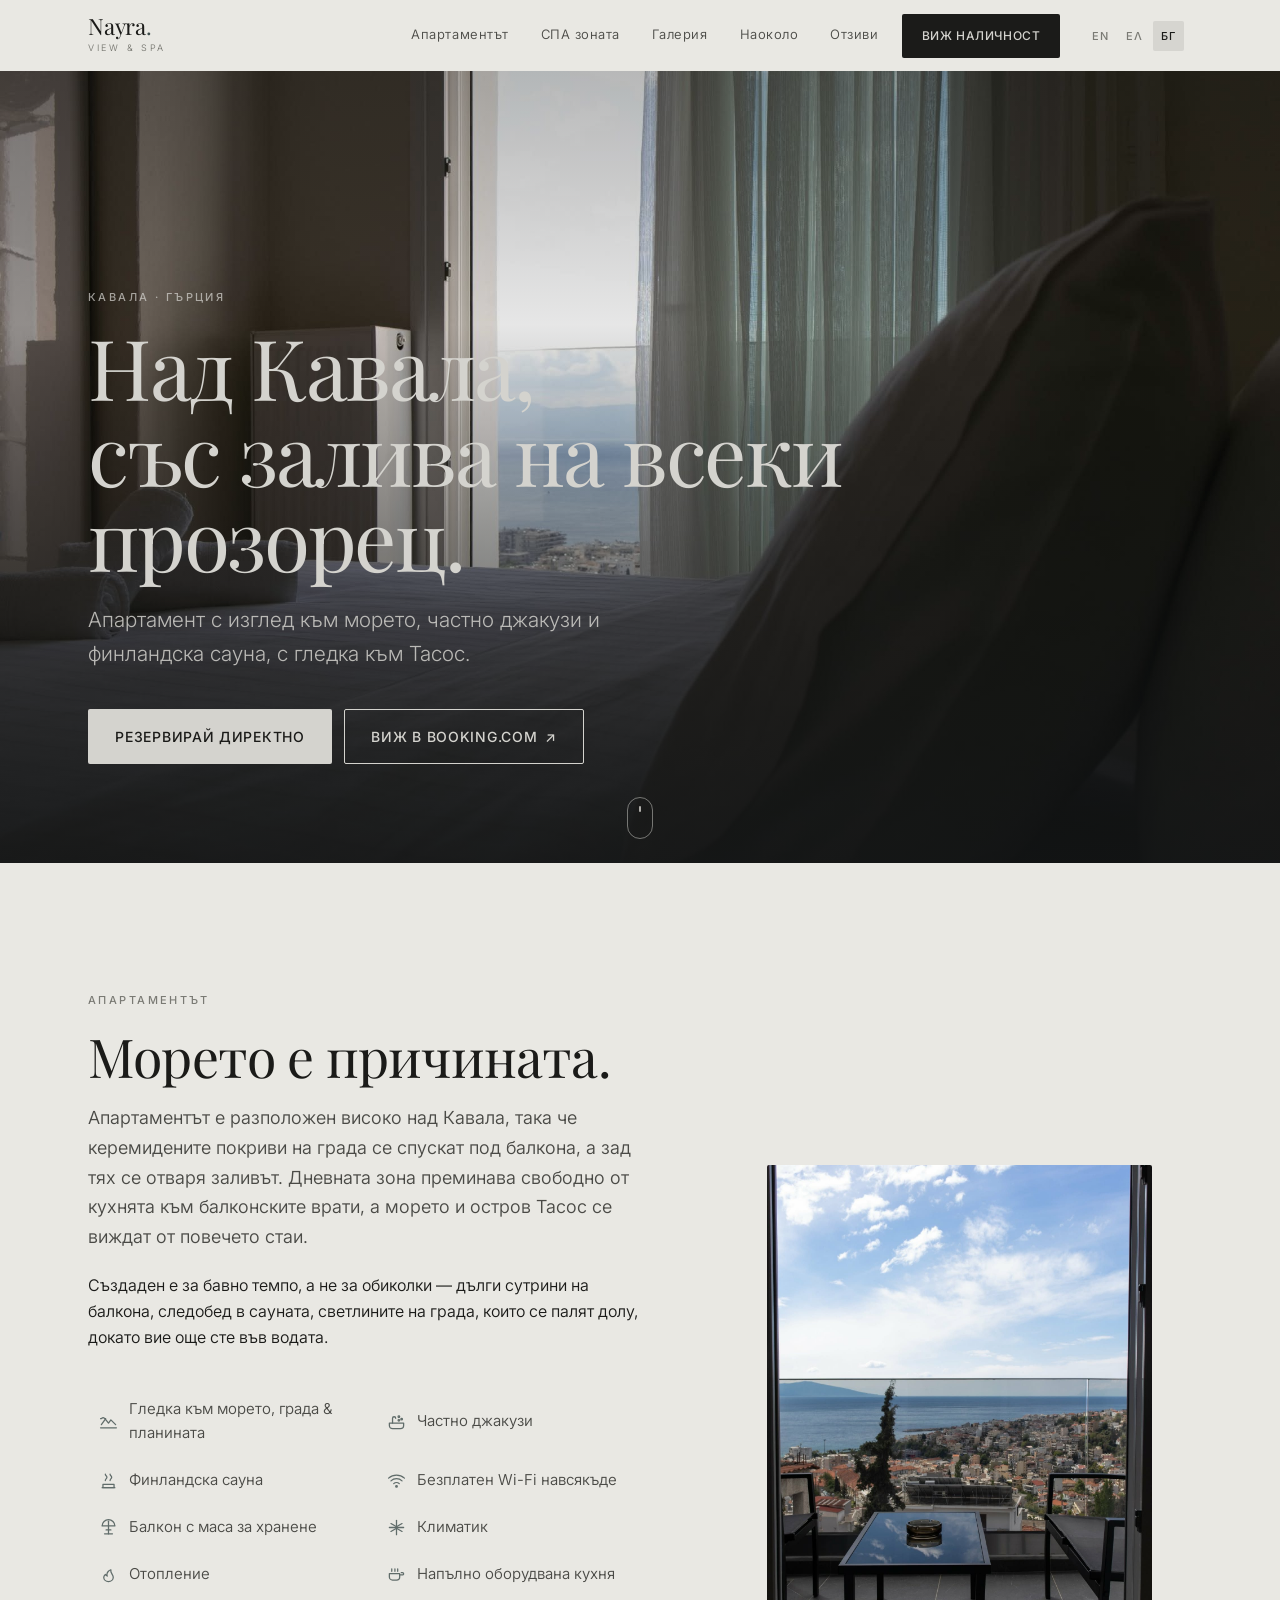
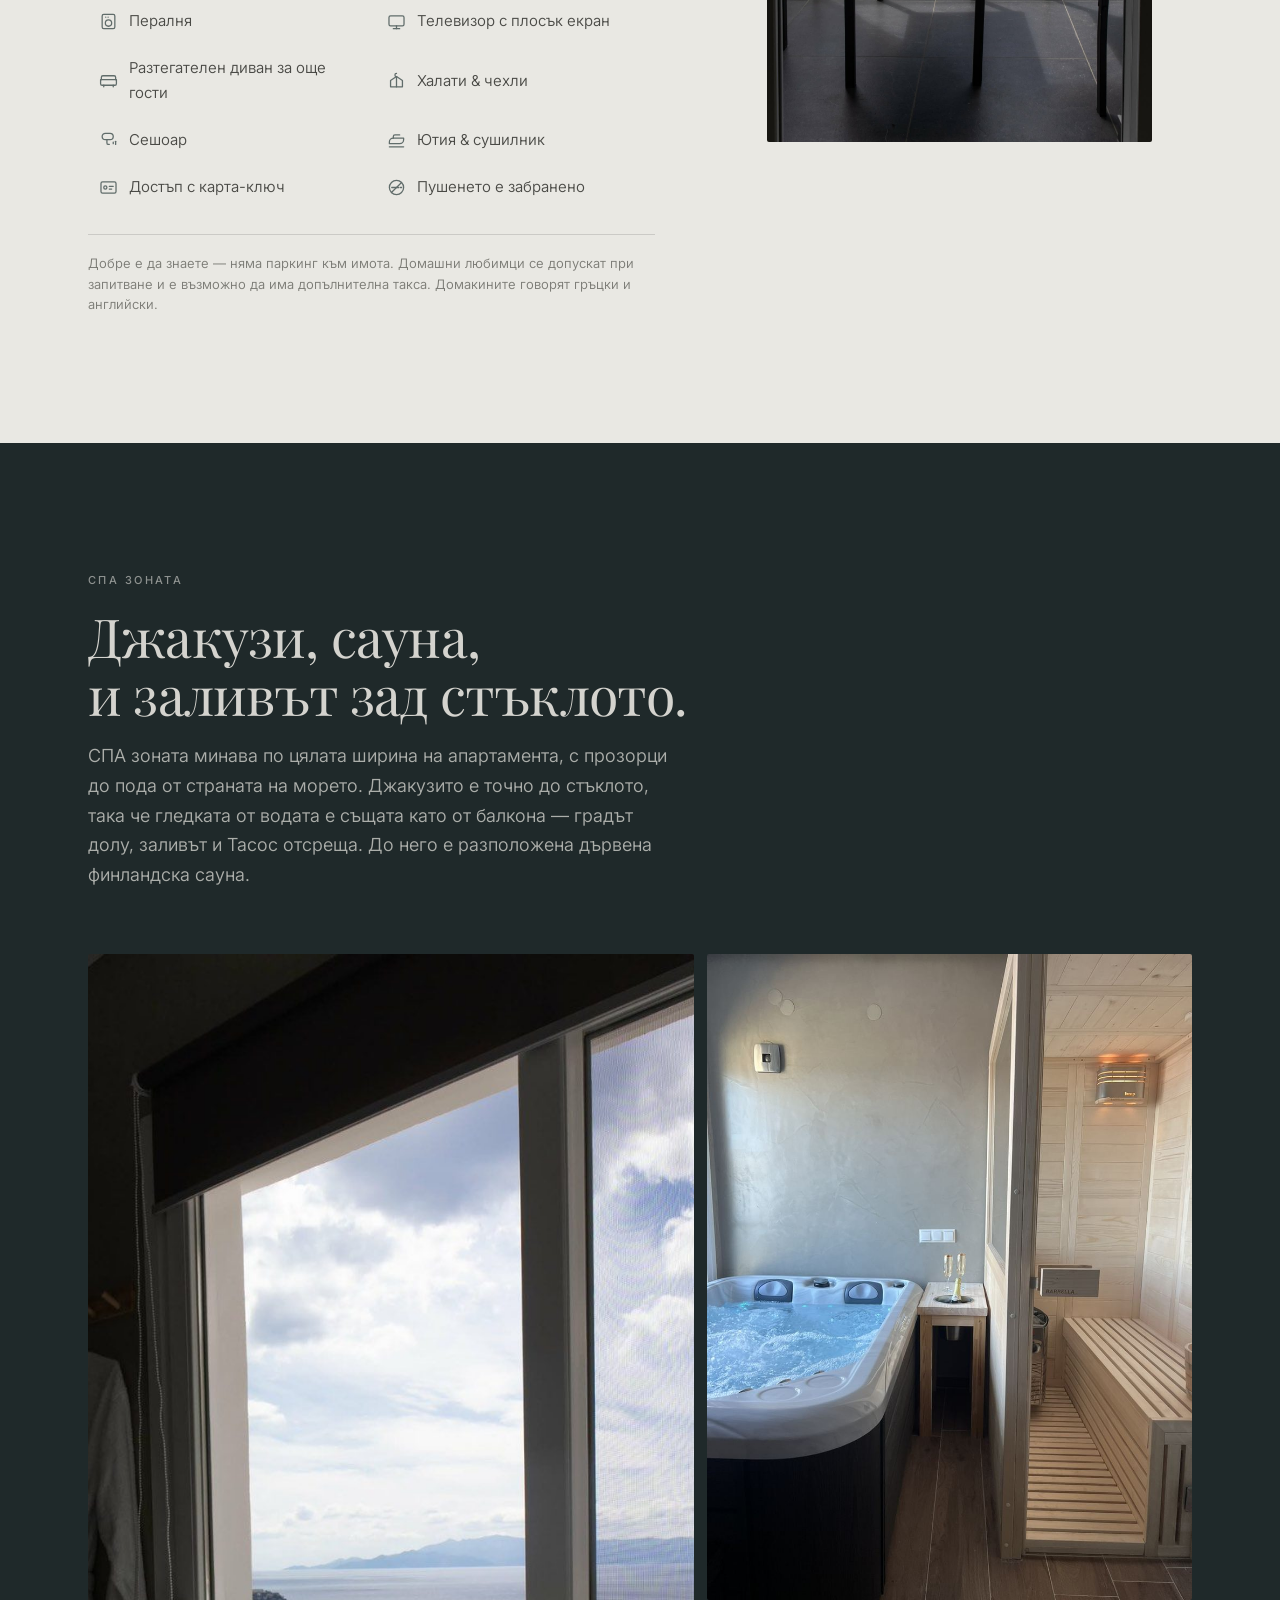
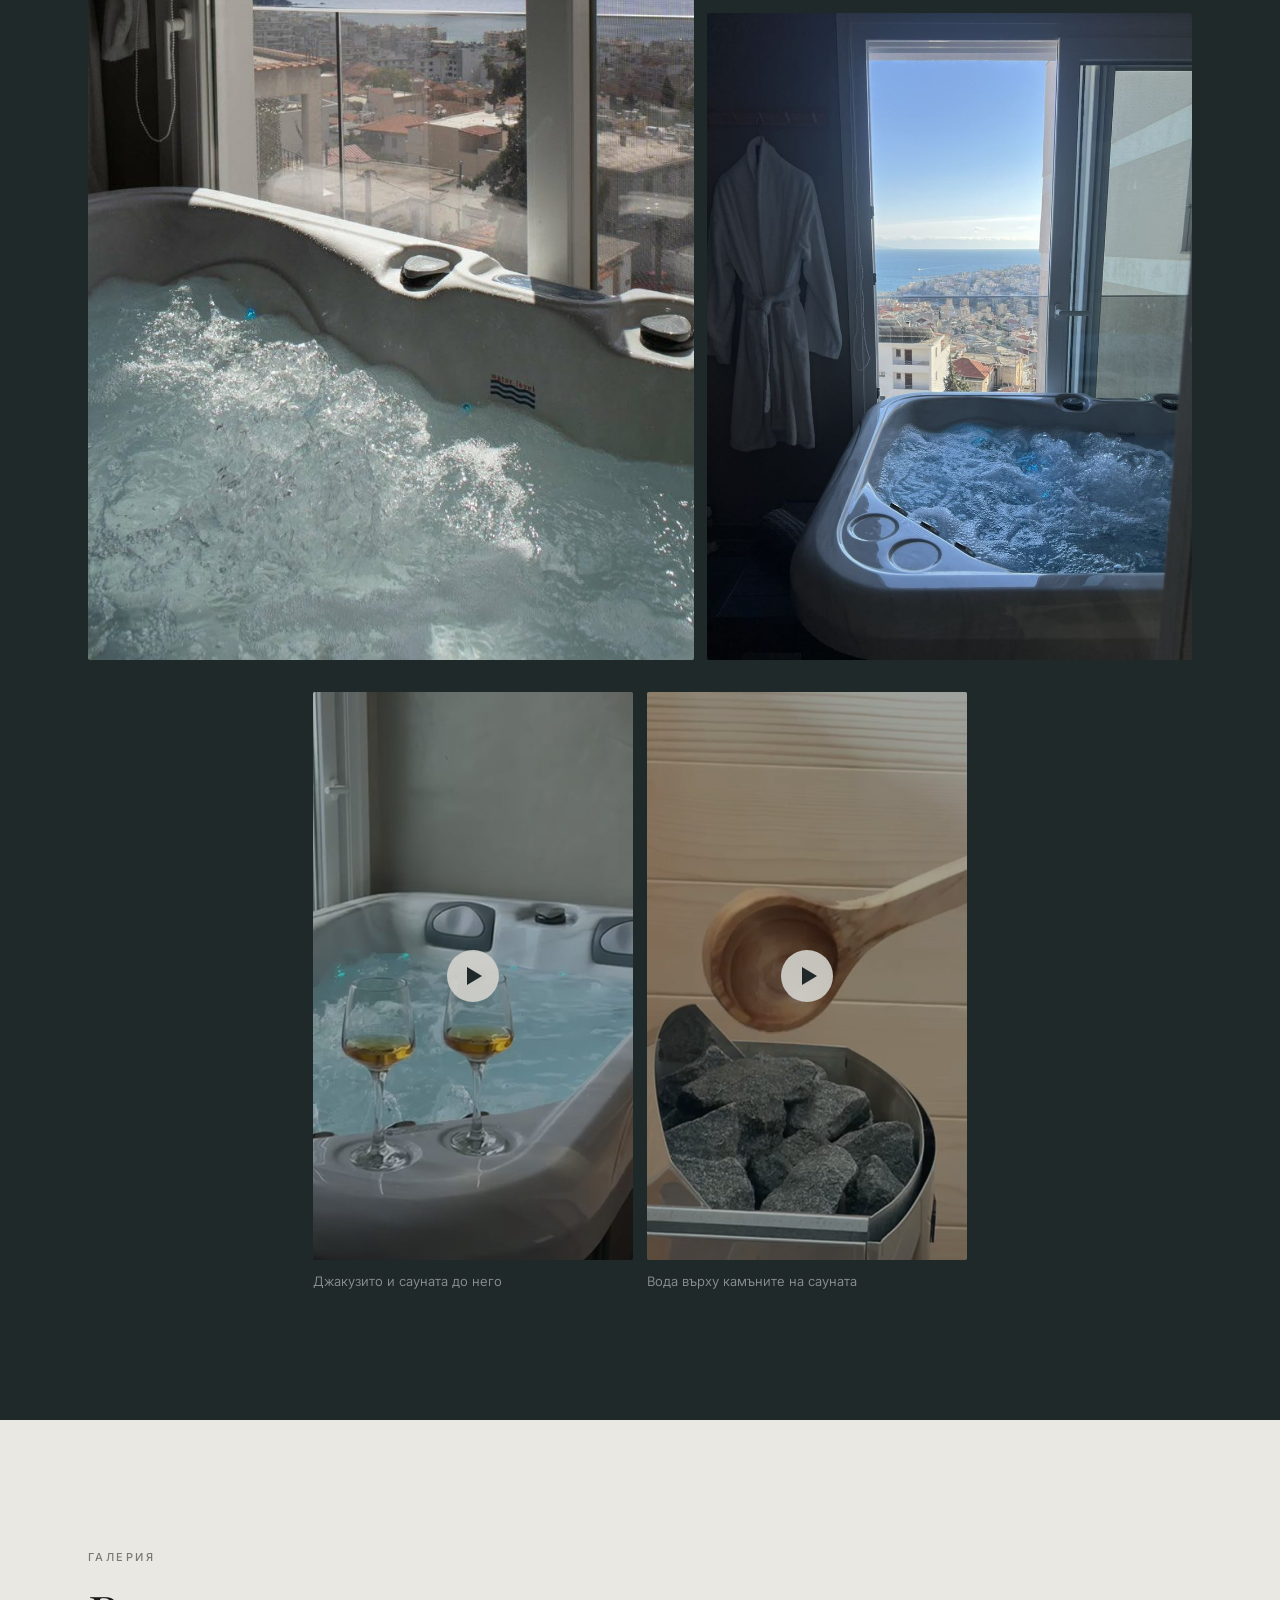
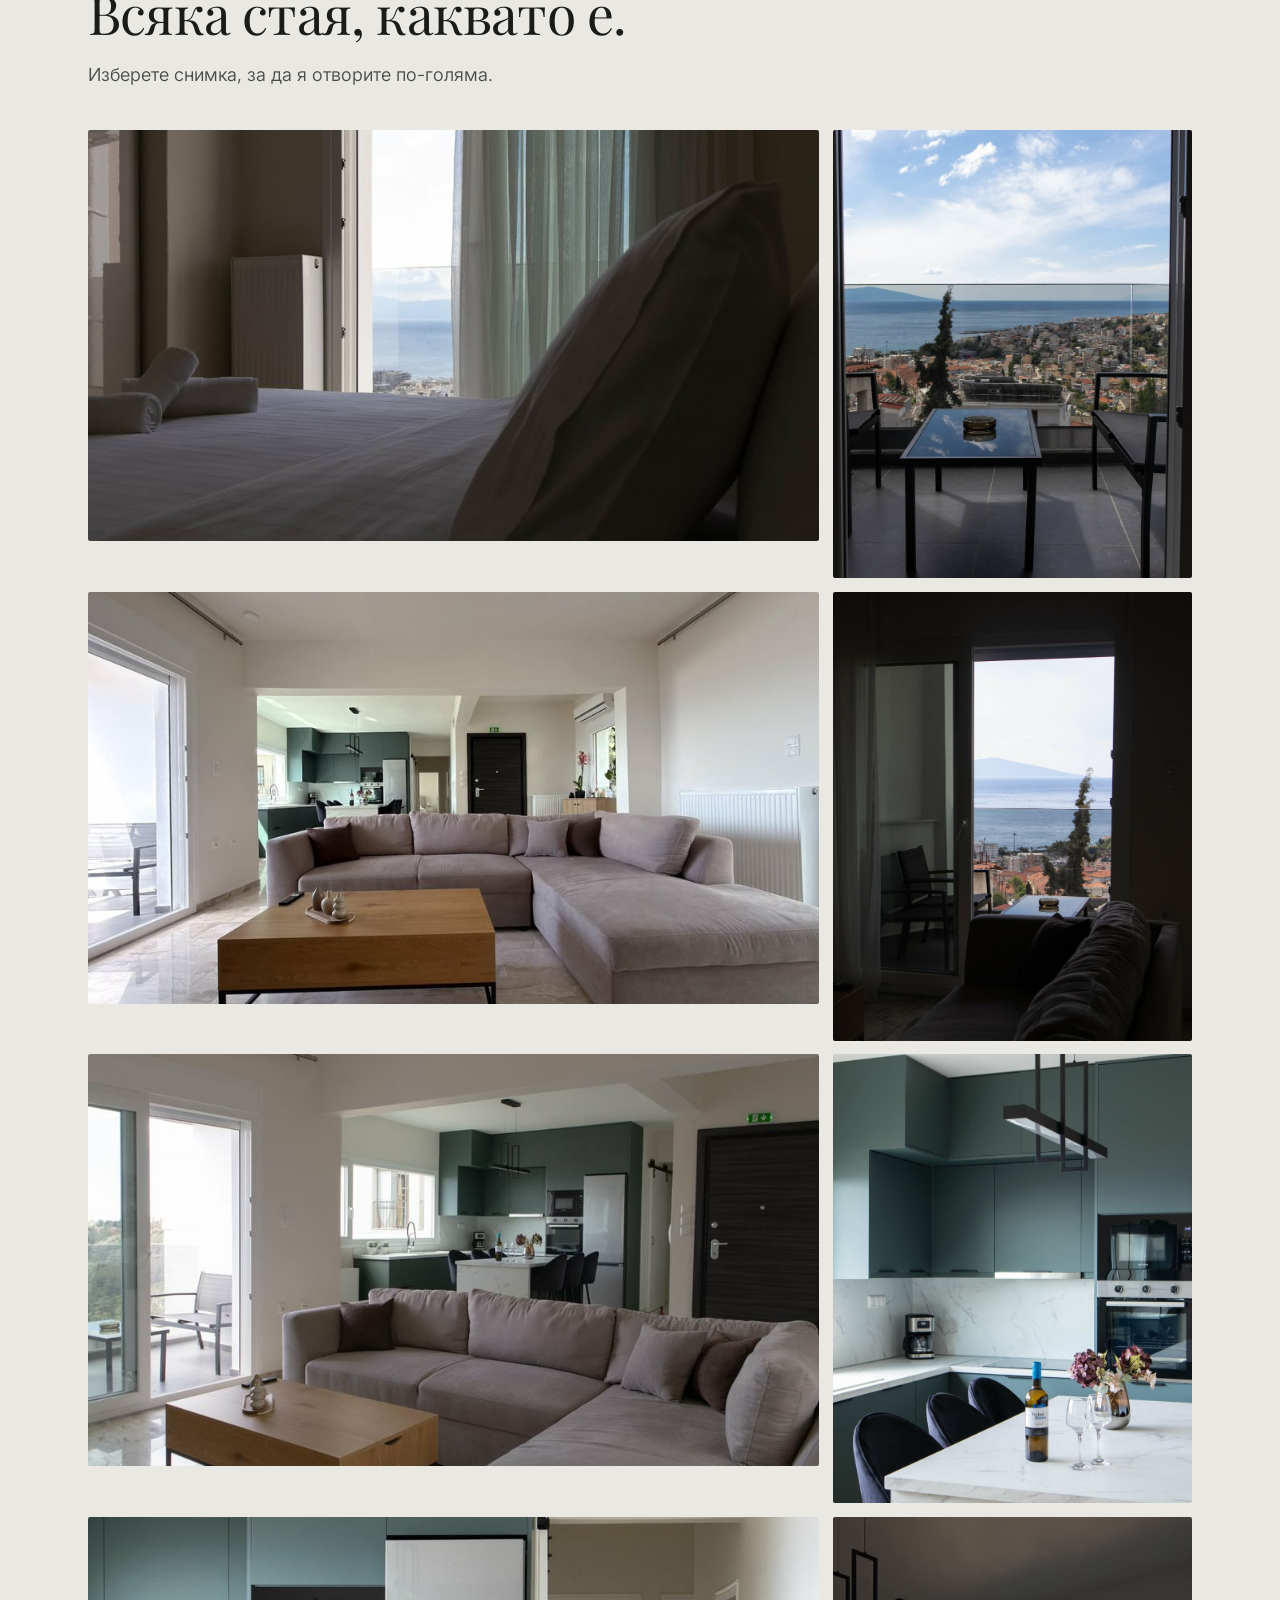
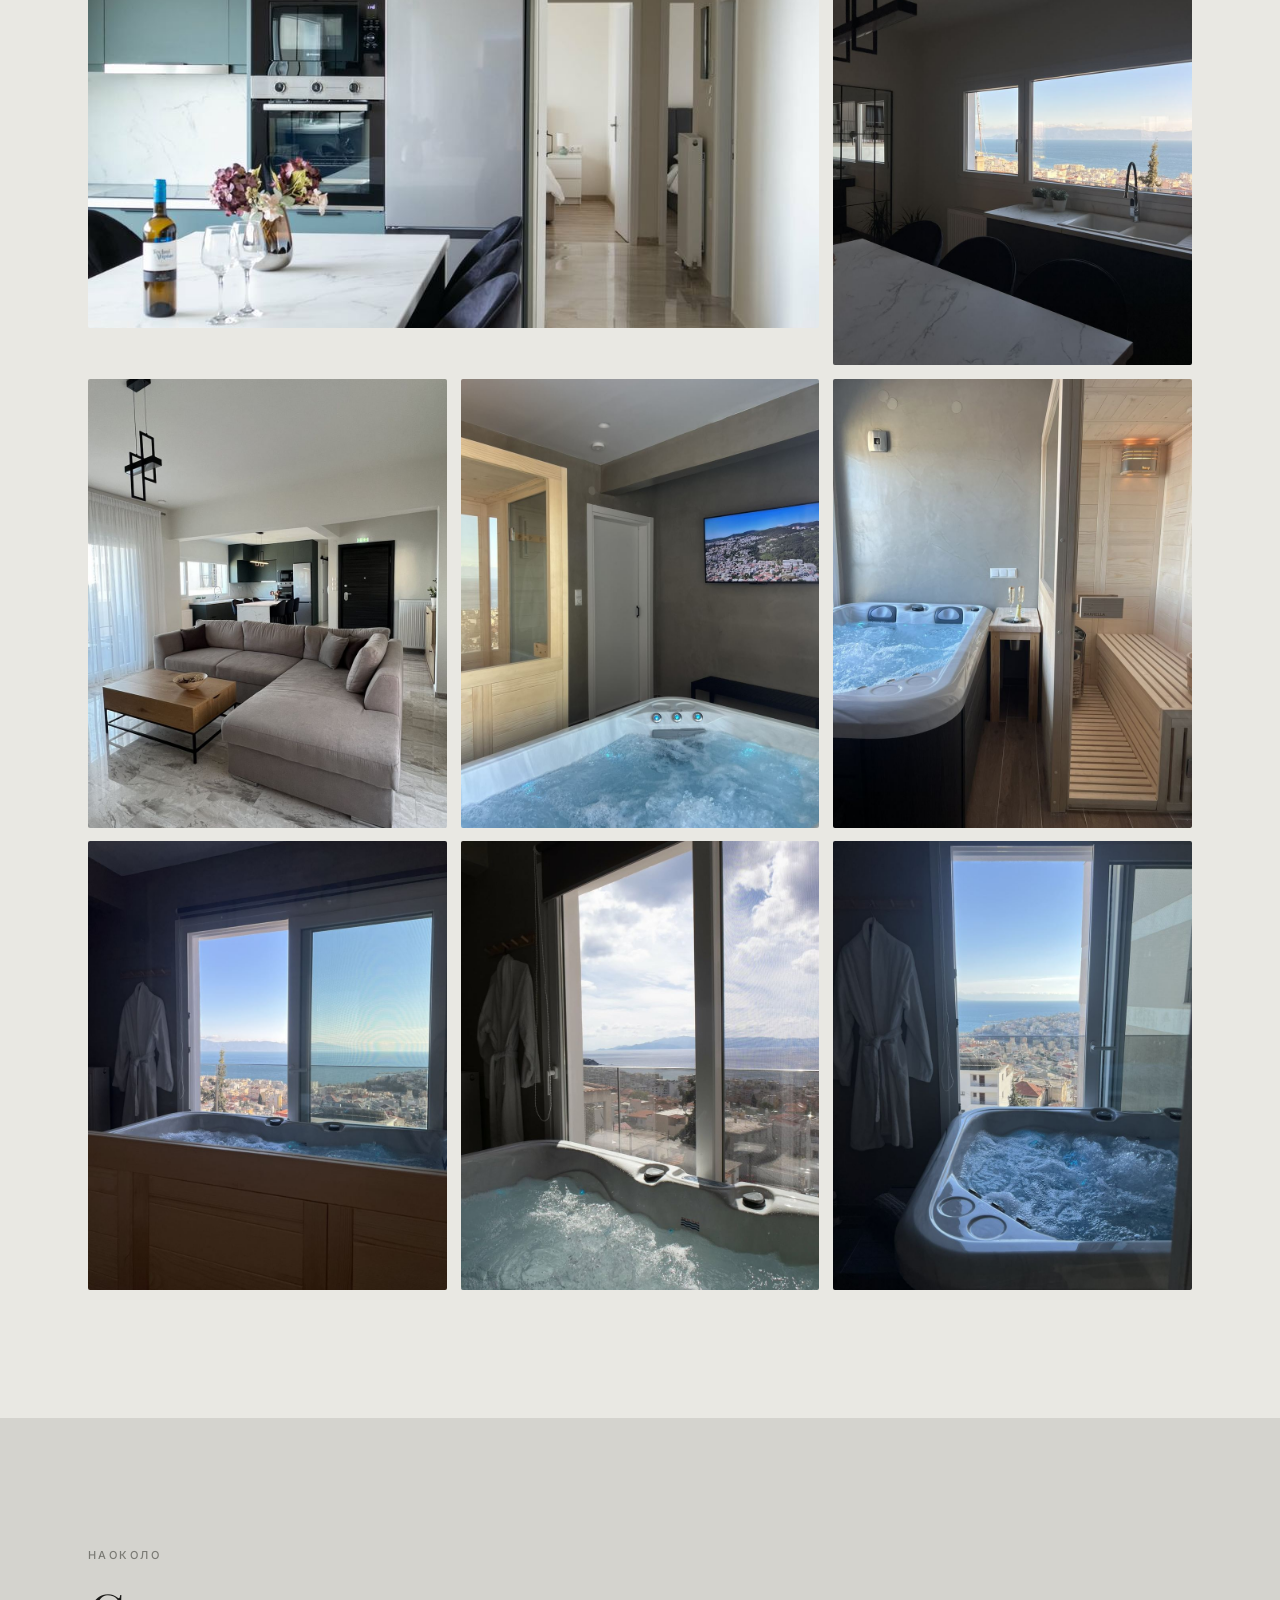
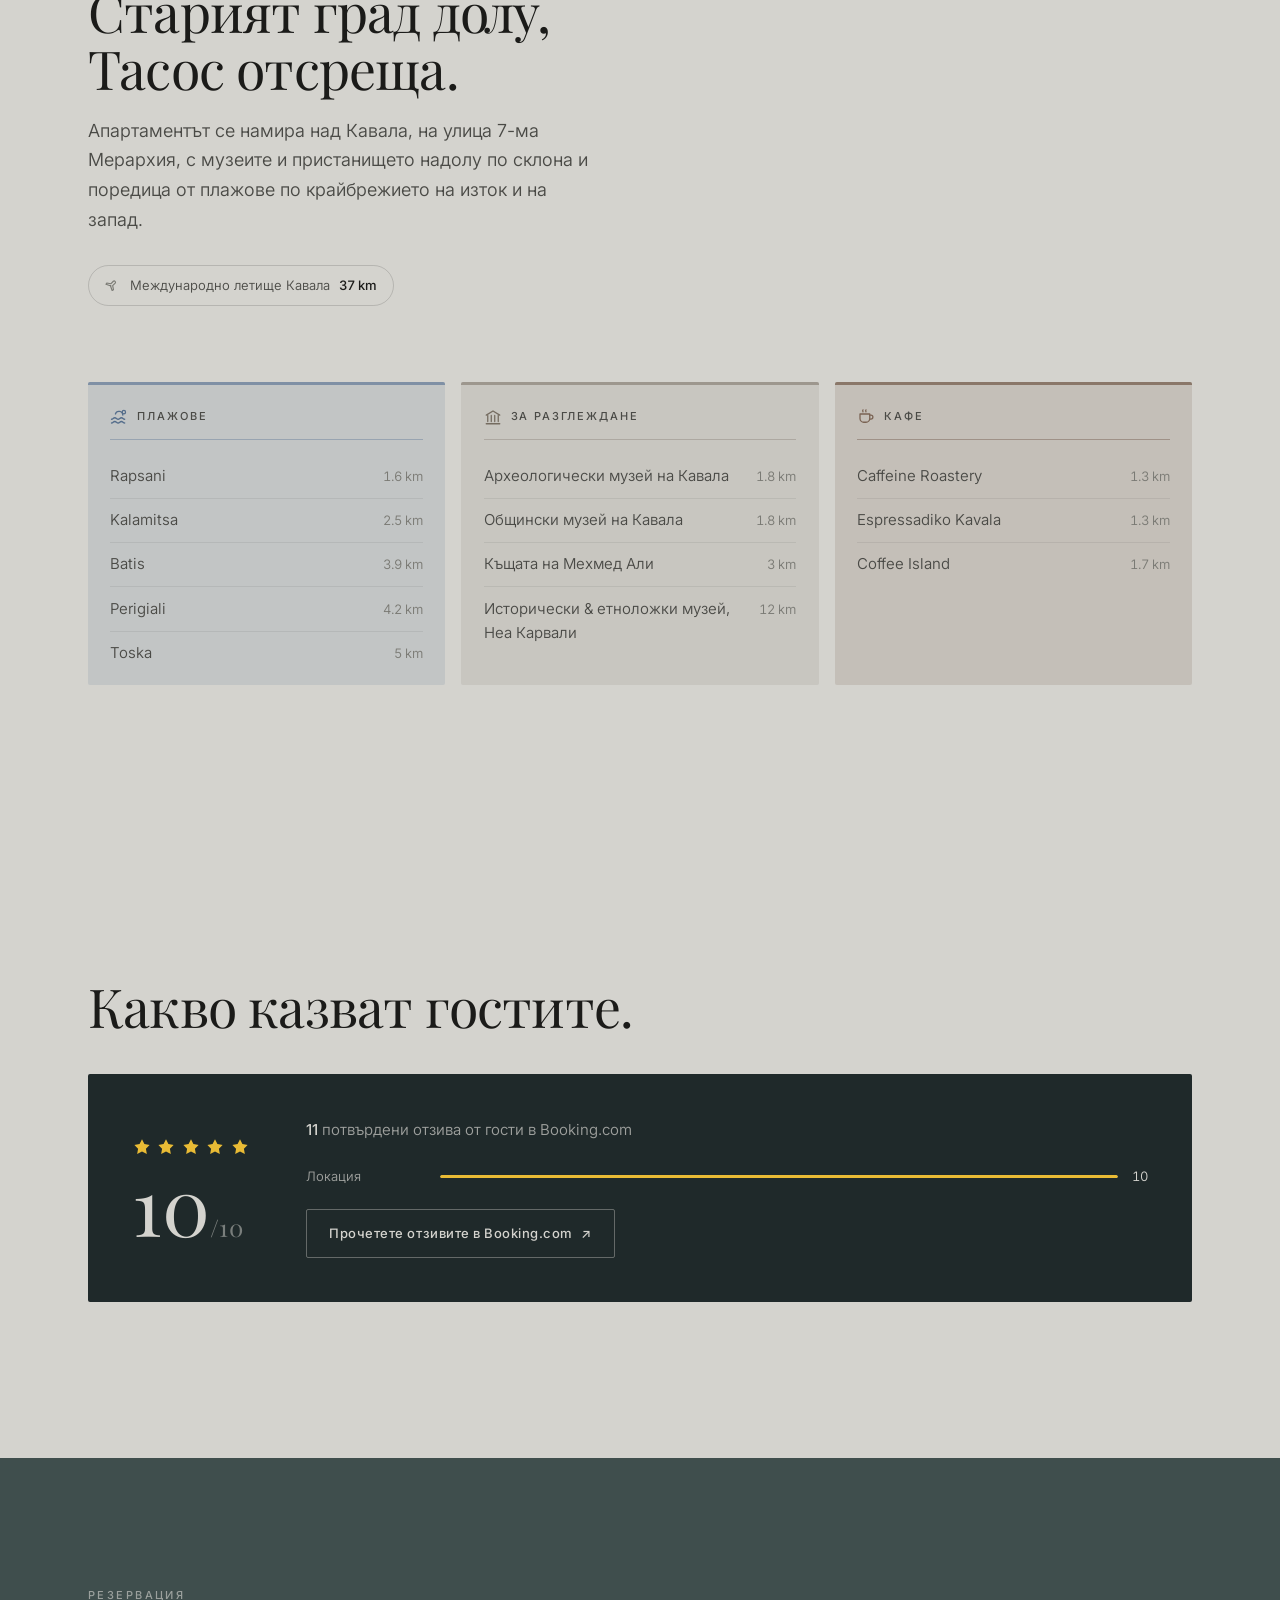
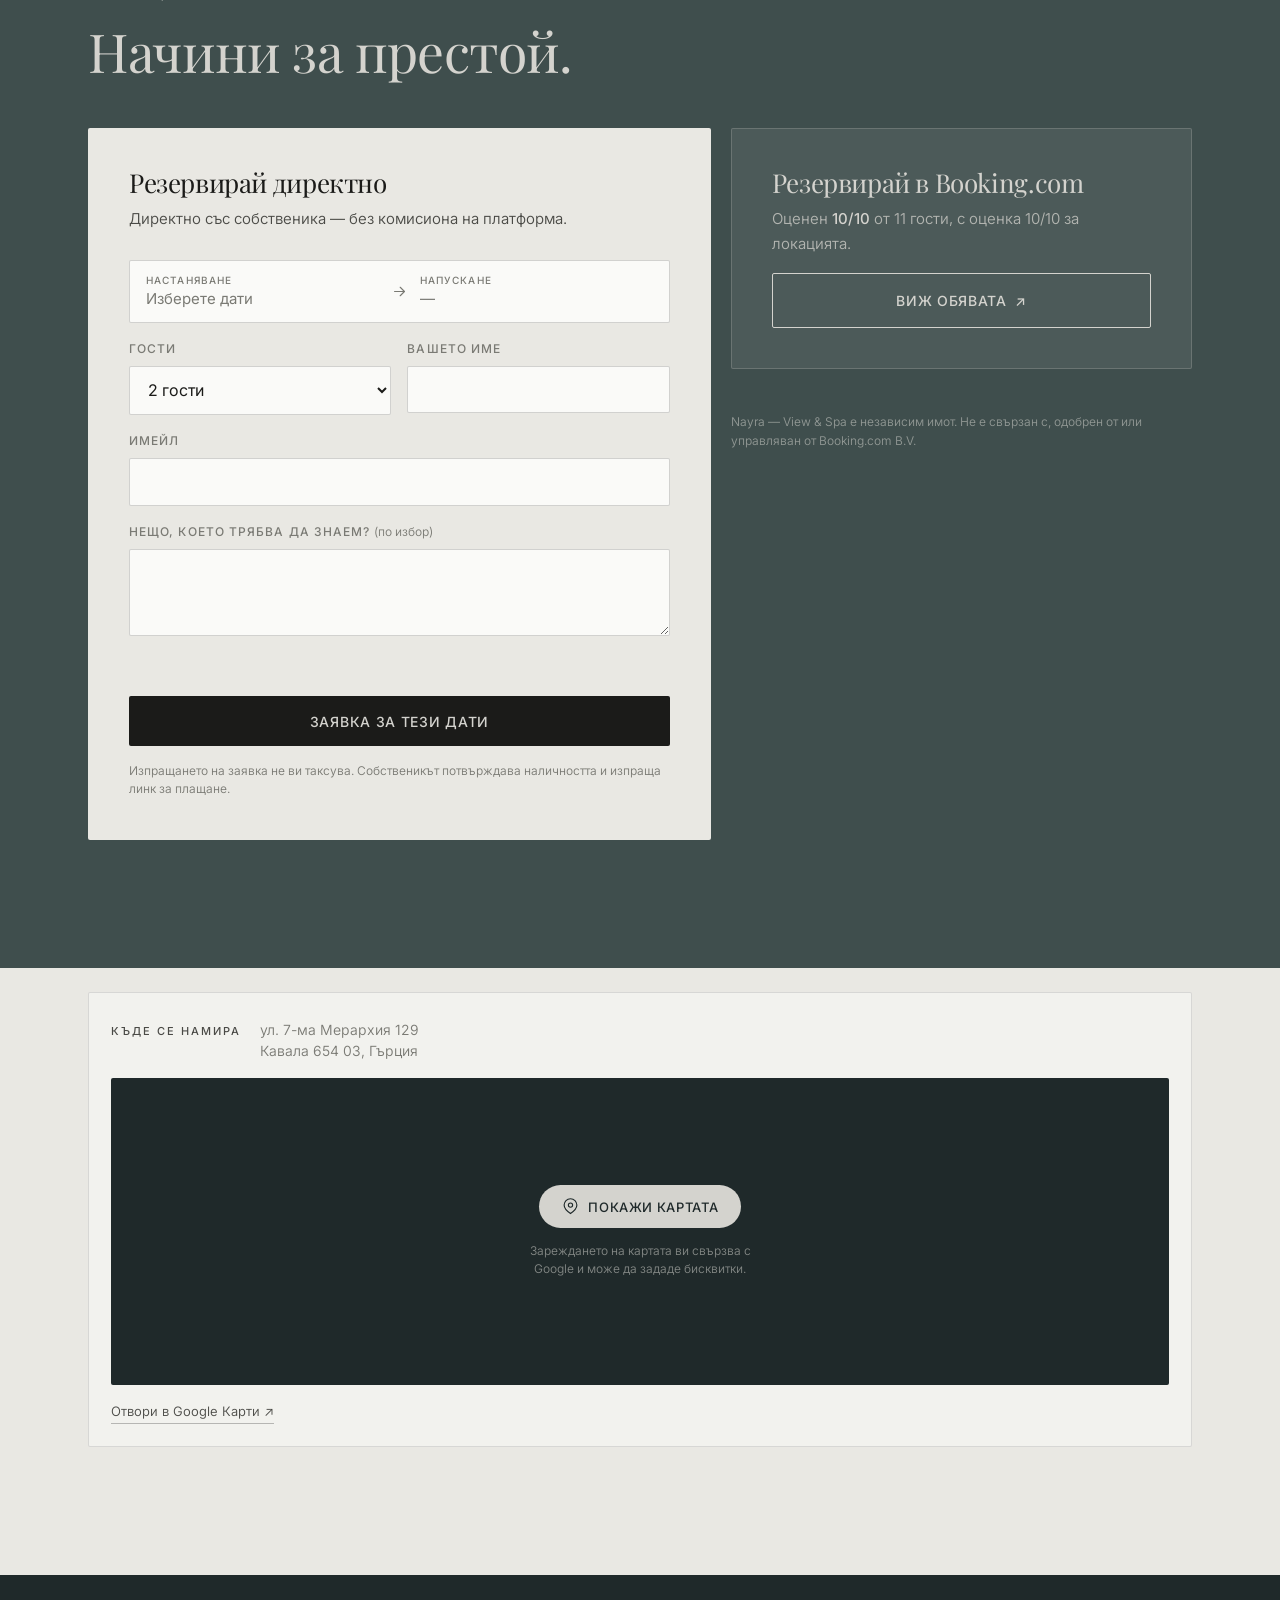
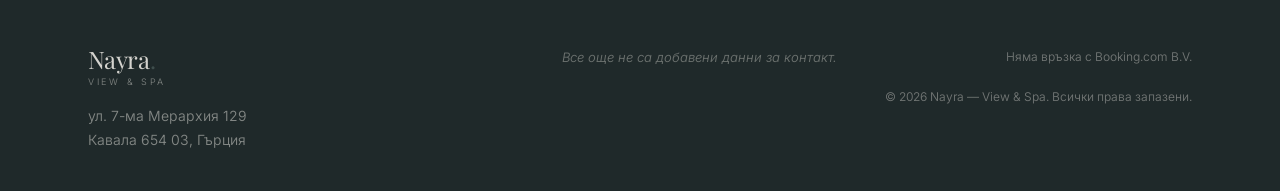
==== bg/index.html @ 0beb0fc3 "Reviews: link to the Booking.com reviews instead of empty quote cards Booking.com renders review tex" ====
<!doctype html>
<html lang="bg">
<head>
<meta charset="utf-8">
<meta name="viewport" content="width=device-width, initial-scale=1">

<title>Nayra — View &amp; Spa | Апартамент с изглед към морето, джакузи &amp; сауна, Кавала</title>
<meta name="description" content="Апартамент с изглед към морето над Кавала, Гърция, с частно джакузи и финландска сауна и гледка към залива и остров Тасос.">

<link rel="canonical" href="https://example.com/bg/">
<link rel="alternate" hreflang="en" href="https://example.com/">
<link rel="alternate" hreflang="el" href="https://example.com/el/">
<link rel="alternate" hreflang="bg" href="https://example.com/bg/">
<link rel="alternate" hreflang="x-default" href="https://example.com/">

<meta property="og:type" content="website">
<meta property="og:title" content="Nayra — View &amp; Spa, Кавала">
<meta property="og:description" content="Апартамент с изглед към морето над Кавала, Гърция, с частно джакузи и финландска сауна и гледка към залива и остров Тасос.">
<meta property="og:image" content="https://example.com/media/og-cover.jpg">
<meta property="og:image:width" content="1200">
<meta property="og:image:height" content="630">
<meta property="og:image:alt" content="Заливът на Кавала и остров Тасос, погледнати от балконската врата на спалнята.">
<meta property="og:locale" content="bg_BG">
<meta name="twitter:card" content="summary_large_image">
<meta name="twitter:title" content="Nayra — View &amp; Spa, Кавала">
<meta name="twitter:description" content="Апартамент с изглед към морето над Кавала, с частно джакузи, финландска сауна и гледка към Тасос.">
<meta name="twitter:image" content="https://example.com/media/og-cover.jpg">

<meta name="theme-color" content="#1F292A">
<link rel="icon" href="/favicon.svg" type="image/svg+xml">
<link rel="apple-touch-icon" href="/media/og-cover.jpg">

<link rel="preconnect" href="https://fonts.googleapis.com">
<link rel="preconnect" href="https://fonts.gstatic.com" crossorigin>
<link rel="preload" as="image" href="/media/hero.jpg" fetchpriority="high">
<link href="https://fonts.googleapis.com/css2?family=Playfair+Display:ital,wght@0,400..700;1,400&family=Inter:wght@300..600&display=swap" rel="stylesheet">
<link rel="stylesheet" href="/static/css/style.css">
</head>

<body>
<a class="skip" href="#main">Към съдържанието</a>

<header class="nav" id="nav">
  <div class="nav__in">
    <a class="nav__brand" href="#top" aria-label="Nayra — View and Spa, обратно най-горе">
      <span class="nav__name">Nayra<span class="nav__dot">.</span></span>
      <span class="nav__tag">View &amp; Spa</span>
    </a>

    <nav class="nav__links" aria-label="Раздели">
      <a href="#apartment">Апартаментът</a>
      <a href="#spa">СПА зоната</a>
      <a href="#gallery">Галерия</a>
      <a href="#around">Наоколо</a>
      <a href="#reviews">Отзиви</a>
    </nav>

    <div class="langs" role="group" aria-label="Language">
      <a href="/" hreflang="en" lang="en" title="English">EN</a>
      <a href="/el/" hreflang="el" lang="el" title="Ελληνικά">ΕΛ</a>
      <a href="/bg/" hreflang="bg" lang="bg" title="Български" aria-current="true">БГ</a>
    </div>

    <a class="btn btn--sm btn--solid" href="#book">Виж наличност</a>

    <button class="nav__burger" type="button" aria-expanded="false" aria-controls="mobilenav" aria-label="Отвори менюто">
      <span></span><span></span>
    </button>
  </div>

  <div class="nav__mobile" id="mobilenav" hidden>
    <a href="#apartment">Апартаментът</a>
    <a href="#spa">СПА зоната</a>
    <a href="#gallery">Галерия</a>
    <a href="#around">Наоколо</a>
    <a href="#reviews">Отзиви</a>
    <a href="#book">Виж наличност</a>
  </div>
</header>

<main id="main">
<span id="top"></span>

<!-- ============ HERO ============ -->
<section class="hero">
  <img class="hero__img" src="/media/hero.jpg" width="2048" height="1365"
       alt="Заливът на Кавала, погледнат от спалнята през отворена балконска врата, с остров Тасос отсреща."
       fetchpriority="high" decoding="async">
  <div class="hero__scrim"></div>

  <div class="hero__body">
    <p class="eyebrow">Кавала · Гърция</p>
    <h1 class="hero__h1">Над Кавала,<br>със залива на всеки прозорец.</h1>
    <p class="hero__sub">Апартамент с изглед към морето, частно джакузи и финландска сауна, с гледка към Тасос.</p>

    <div class="hero__cta">
      <a class="btn btn--solid" href="#book">Резервирай директно</a>
      <a class="btn btn--ghost" data-booking href="#book">
        Виж в Booking.com <span aria-hidden="true">↗</span>
      </a>
    </div>
  </div>

  <a class="hero__down" href="#apartment" aria-label="Към апартамента">
    <span aria-hidden="true"></span>
  </a>
</section>

<!-- ============ APARTMENT ============ -->
<section class="sect" id="apartment">
  <div class="wrap grid2">
    <div class="grid2__text">
      <p class="eyebrow">Апартаментът</p>
      <h2 class="h2">Морето е причината.</h2>
      <p class="lead">
        Апартаментът е разположен високо над Кавала, така че керемидените
        покриви на града се спускат под балкона, а зад тях се отваря заливът.
        Дневната зона преминава свободно от кухнята към балконските врати, а
        морето и остров Тасос се виждат от повечето стаи.
      </p>
      <p>
        Създаден е за бавно темпо, а не за обиколки — дълги сутрини на балкона,
        следобед в сауната, светлините на града, които се палят долу, докато
        вие още сте във водата.
      </p>

      <!--
        AMENITIES — taken from the property's own Booking.com listing, not
        guessed. The "good to know" line below carries the honest negatives
        (no parking, pets on request); leave them in — guests find out anyway,
        and finding out at check-in is what produces bad reviews.
      -->
      <ul class="amen">
        <li><svg viewBox="0 0 24 24" fill="none" stroke="currentColor" stroke-width="1.6" stroke-linecap="round" stroke-linejoin="round" aria-hidden="true"><path d="M2 20h20"/><path d="m3 16 5-7 4 5 3-4 6 6"/><path d="M2 8.5c1.6 0 1.6-1.4 3.2-1.4S6.8 8.5 8.4 8.5"/></svg><span>Гледка към морето, града &amp; планината</span></li>
        <li><svg viewBox="0 0 24 24" fill="none" stroke="currentColor" stroke-width="1.6" stroke-linecap="round" stroke-linejoin="round" aria-hidden="true"><path d="M3 14h18v3a4 4 0 0 1-4 4H7a4 4 0 0 1-4-4v-3Z"/><path d="M7 14V8a2 2 0 1 1 4 0"/><circle cx="15" cy="6" r="1"/><circle cx="18.5" cy="9" r="1"/><circle cx="15" cy="10.5" r="1"/></svg><span>Частно джакузи</span></li>
        <li><svg viewBox="0 0 24 24" fill="none" stroke="currentColor" stroke-width="1.6" stroke-linecap="round" stroke-linejoin="round" aria-hidden="true"><path d="M4 21h16"/><path d="M5 17h14v4H5z"/><path d="M8 12c0-2 2-2 2-4s-2-2-2-4"/><path d="M14 12c0-2 2-2 2-4s-2-2-2-4"/></svg><span>Финландска сауна</span></li>
        <li><svg viewBox="0 0 24 24" fill="none" stroke="currentColor" stroke-width="1.6" stroke-linecap="round" stroke-linejoin="round" aria-hidden="true"><path d="M5 12.5a10 10 0 0 1 14 0"/><path d="M8.5 16a5 5 0 0 1 7 0"/><path d="M2 9a15 15 0 0 1 20 0"/><circle cx="12" cy="19.5" r="1"/></svg><span>Безплатен Wi-Fi навсякъде</span></li>
        <li><svg viewBox="0 0 24 24" fill="none" stroke="currentColor" stroke-width="1.6" stroke-linecap="round" stroke-linejoin="round" aria-hidden="true"><path d="M12 4v16"/><path d="M4 10a8 8 0 0 1 16 0Z"/><path d="M7 20h10"/><path d="M9 15h6"/></svg><span>Балкон с маса за хранене</span></li>
        <li><svg viewBox="0 0 24 24" fill="none" stroke="currentColor" stroke-width="1.6" stroke-linecap="round" stroke-linejoin="round" aria-hidden="true"><path d="M12 3v18"/><path d="m5 7 7 4 7-4"/><path d="m5 17 7-4 7 4"/><path d="M3 12h18"/></svg><span>Климатик</span></li>
        <li><svg viewBox="0 0 24 24" fill="none" stroke="currentColor" stroke-width="1.6" stroke-linecap="round" stroke-linejoin="round" aria-hidden="true"><path d="M12 21c3.3 0 6-2.4 6-5.5 0-3.6-4-5.2-3-9.5-2.5.6-5 3.4-5 6 0 1.2.4 2 .4 2S9 13 8 12c-1 1-2 2.4-2 3.5C6 18.6 8.7 21 12 21Z"/></svg><span>Отопление</span></li>
        <li><svg viewBox="0 0 24 24" fill="none" stroke="currentColor" stroke-width="1.6" stroke-linecap="round" stroke-linejoin="round" aria-hidden="true"><path d="M3 11h13v4a4 4 0 0 1-4 4H7a4 4 0 0 1-4-4v-4Z"/><path d="M16 12.5h3.5a1.5 1.5 0 0 0 0-3H18"/><path d="M6 8V5"/><path d="M10 8V5"/><path d="M13.5 8V5"/></svg><span>Напълно оборудвана кухня</span></li>
        <li><svg viewBox="0 0 24 24" fill="none" stroke="currentColor" stroke-width="1.6" stroke-linecap="round" stroke-linejoin="round" aria-hidden="true"><rect x="4" y="3" width="16" height="18" rx="2"/><circle cx="12" cy="14" r="4"/><path d="M8.5 6.5h.01"/><path d="M11.5 6.5h.01"/></svg><span>Пералня</span></li>
        <li><svg viewBox="0 0 24 24" fill="none" stroke="currentColor" stroke-width="1.6" stroke-linecap="round" stroke-linejoin="round" aria-hidden="true"><rect x="2.5" y="5" width="19" height="12.5" rx="2"/><path d="M8 21h8"/><path d="M12 17.5V21"/></svg><span>Телевизор с плосък екран</span></li>
        <li><svg viewBox="0 0 24 24" fill="none" stroke="currentColor" stroke-width="1.6" stroke-linecap="round" stroke-linejoin="round" aria-hidden="true"><path d="M3 11V8a2 2 0 0 1 2-2h14a2 2 0 0 1 2 2v3"/><path d="M2 11h20v5a2 2 0 0 1-2 2H4a2 2 0 0 1-2-2v-5Z"/><path d="M6 18v2"/><path d="M18 18v2"/></svg><span>Разтегателен диван за още гости</span></li>
        <li><svg viewBox="0 0 24 24" fill="none" stroke="currentColor" stroke-width="1.6" stroke-linecap="round" stroke-linejoin="round" aria-hidden="true"><path d="M12 3a2 2 0 0 0 0 4"/><path d="M12 7 4.5 12v8h15v-8L12 7Z"/><path d="M12 7v13"/></svg><span>Халати &amp; чехли</span></li>
        <li><svg viewBox="0 0 24 24" fill="none" stroke="currentColor" stroke-width="1.6" stroke-linecap="round" stroke-linejoin="round" aria-hidden="true"><path d="M4 7a4 4 0 0 1 4-4h6a4 4 0 0 1 0 8H8a4 4 0 0 1-4-4Z"/><path d="M10 11v4a2 2 0 0 0 2 2h1"/><path d="M18 14v2"/><path d="M21 13v4"/></svg><span>Сешоар</span></li>
        <li><svg viewBox="0 0 24 24" fill="none" stroke="currentColor" stroke-width="1.6" stroke-linecap="round" stroke-linejoin="round" aria-hidden="true"><path d="M3 16h13a5 5 0 0 0 5-5V9H8a5 5 0 0 0-5 5v2Z"/><path d="M8 9V7a2 2 0 0 1 2-2h6"/><path d="M3 20h18"/></svg><span>Ютия &amp; сушилник</span></li>
        <li><svg viewBox="0 0 24 24" fill="none" stroke="currentColor" stroke-width="1.6" stroke-linecap="round" stroke-linejoin="round" aria-hidden="true"><rect x="2.5" y="5" width="19" height="14" rx="2"/><circle cx="8" cy="12" r="2"/><path d="M13 10.5h5"/><path d="M13 14h3"/></svg><span>Достъп с карта-ключ</span></li>
        <li><svg viewBox="0 0 24 24" fill="none" stroke="currentColor" stroke-width="1.6" stroke-linecap="round" stroke-linejoin="round" aria-hidden="true"><circle cx="12" cy="12" r="9"/><path d="M5.6 18.4 18.4 5.6"/><path d="M6 12h9"/><path d="M17 12h1.5"/></svg><span>Пушенето е забранено</span></li>
      </ul>

      <p class="note">
        Добре е да знаете — няма паркинг към имота. Домашни любимци се допускат
        при запитване и е възможно да има допълнителна такса. Домакините
        говорят гръцки и английски.
      </p>
    </div>

    <figure class="grid2__fig">
      <img src="/media/balcony-panorama.jpg" width="1366" height="2048" loading="lazy" decoding="async"
           alt="Маса и два стола на балкона зад стъклен парапет, с гледка над покривите на Кавала към залива и Тасос.">
    </figure>
  </div>
</section>

<!-- ============ SPA ============ -->
<section class="spa" id="spa">
  <div class="wrap">
    <div class="spa__head">
      <p class="eyebrow eyebrow--light">СПА зоната</p>
      <h2 class="h2 h2--light">Джакузи, сауна,<br>и заливът зад стъклото.</h2>
      <p class="lead lead--light">
        СПА зоната минава по цялата ширина на апартамента, с прозорци до пода
        от страната на морето. Джакузито е точно до стъклото, така че гледката
        от водата е същата като от балкона — градът долу, заливът и Тасос
        отсреща. До него е разположена дървена финландска сауна.
      </p>
    </div>

    <div class="spa__grid">
      <figure class="spa__fig spa__fig--tall">
        <img src="/media/spa-jacuzzi-open-door.jpg" width="1066" height="1600" loading="lazy" decoding="async"
             alt="Работещото джакузи до отворена балконска врата, с града и залива, изпълващи отвора.">
      </figure>
      <figure class="spa__fig">
        <img src="/media/spa-sauna-thumb.jpg" width="900" height="1200" loading="lazy" decoding="async"
             alt="Джакузито до дървената кабина на сауната, с две чаши шампанско на малка дървена масичка между тях.">
      </figure>
      <figure class="spa__fig">
        <img src="/media/spa-jacuzzi-bay-thumb.jpg" width="900" height="1200" loading="lazy" decoding="async"
             alt="Близък кадър над джакузито към прозорец до пода, с гледка над покривите и морето.">
      </figure>
    </div>

    <!--
      These clips are PORTRAIT, 320x568. The source files store them as 568x320
      with a 90° rotation flag, so ffprobe reports them as landscape — they are
      not. Encoded at 2x (640x1136, lanczos + mild sharpen) and displayed at 320 CSS px,
      so a 2x/retina screen gets a true 1:1 pixel match instead of upscaling.
      preload="none" means the 644 KB never downloads unless a visitor plays one
      (or, on a wide screen, scrolls them into view). Audio is stripped.
    -->
    <div class="films" id="films">
      <figure class="film">
        <div class="film__box">
          <video class="film__v" width="640" height="1136" preload="none" muted loop playsinline
                 poster="/media/spa-jacuzzi-to-sauna-poster.jpg">
            <source src="/media/spa-jacuzzi-to-sauna.mp4" type="video/mp4">
          </video>
          <button class="film__btn" type="button" aria-label="Пусни клип: джакузито и сауната до него">
            <span class="film__tri" aria-hidden="true"></span>
          </button>
        </div>
        <figcaption>Джакузито и сауната до него</figcaption>
      </figure>

      <figure class="film">
        <div class="film__box">
          <video class="film__v" width="640" height="1136" preload="none" muted loop playsinline
                 poster="/media/spa-sauna-ladle-poster.jpg">
            <source src="/media/spa-sauna-ladle.mp4" type="video/mp4">
          </video>
          <button class="film__btn" type="button" aria-label="Пусни клип: вода върху камъните на сауната">
            <span class="film__tri" aria-hidden="true"></span>
          </button>
        </div>
        <figcaption>Вода върху камъните на сауната</figcaption>
      </figure>

    </div>
  </div>
</section>

<!-- ============ GALLERY ============ -->
<section class="sect" id="gallery">
  <div class="wrap">
    <p class="eyebrow">Галерия</p>
    <h2 class="h2">Всяка стая, каквато е.</h2>
    <p class="lead lead--narrow">Изберете снимка, за да я отворите по-голяма.</p>

    <div class="gal" id="gal">
      <!-- data-full = large version loaded by the lightbox -->
      <button class="gal__i gal__i--wide" type="button" data-full="/media/bedroom-sea-view.jpg">
        <img src="/media/bedroom-sea-view-thumb.jpg" width="900" height="600" loading="lazy" decoding="async"
             alt="Оправено легло с навити кърпи, до отворена балконска врата с гледка към морето и далечните хълмове.">
      </button>
      <button class="gal__i" type="button" data-full="/media/balcony-panorama.jpg">
        <img src="/media/balcony-panorama-thumb.jpg" width="900" height="1349" loading="lazy" decoding="async"
             alt="Масата и столовете на балкона зад стъклен парапет, над покривите на Кавала и залива.">
      </button>
      <button class="gal__i gal__i--wide" type="button" data-full="/media/living-room-wide.jpg">
        <img src="/media/living-room-wide-thumb.jpg" width="900" height="506" loading="lazy" decoding="async"
             alt="Дневната с голям ъглов диван и дъбова масичка, с изглед към зелената кухня.">
      </button>
      <button class="gal__i" type="button" data-full="/media/living-room-balcony-door.jpg">
        <img src="/media/living-room-balcony-door-thumb.jpg" width="900" height="1349" loading="lazy" decoding="async"
             alt="Диванът в дневната до отворена балконска врата, с морето и града навън.">
      </button>
      <button class="gal__i gal__i--wide" type="button" data-full="/media/living-room-kitchen.jpg">
        <img src="/media/living-room-kitchen-thumb.jpg" width="900" height="600" loading="lazy" decoding="async"
             alt="Дневната зона, погледната от балконските врати, с тъмнозелената кухня и мраморния остров зад нея.">
      </button>
      <button class="gal__i" type="button" data-full="/media/kitchen-island.jpg">
        <img src="/media/kitchen-island-thumb.jpg" width="900" height="1350" loading="lazy" decoding="async"
             alt="Тъмнозелената кухня с бял мраморен остров, подреден с бутилка вино, две чаши и цветя.">
      </button>
      <button class="gal__i gal__i--wide" type="button" data-full="/media/kitchen-detail.jpg">
        <img src="/media/kitchen-detail-thumb.jpg" width="900" height="600" loading="lazy" decoding="async"
             alt="Вградената фурна и хладилникът в кухнята, с коридор към спалните.">
      </button>
      <button class="gal__i" type="button" data-full="/media/kitchen-sea-window.jpg">
        <img src="/media/kitchen-sea-window-thumb.jpg" width="900" height="1200" loading="lazy" decoding="async"
             alt="Широк кухненски прозорец над мивката, който рамкира залива и планините отсреща.">
      </button>
      <button class="gal__i" type="button" data-full="/media/living-room-sofa.jpg">
        <img src="/media/living-room-sofa-thumb.jpg" width="900" height="1200" loading="lazy" decoding="async"
             alt="Ъгловият диван и дъбовата масичка върху полиран мраморен под, с тънки завеси пред балконските врати.">
      </button>
      <button class="gal__i" type="button" data-full="/media/spa-room.jpg">
        <img src="/media/spa-room-thumb.jpg" width="900" height="1200" loading="lazy" decoding="async"
             alt="СПА зоната с джакузито отпред, дървената сауна отстрани и телевизор на стената.">
      </button>
      <button class="gal__i" type="button" data-full="/media/spa-sauna.jpg">
        <img src="/media/spa-sauna-thumb.jpg" width="900" height="1200" loading="lazy" decoding="async"
             alt="Джакузито до дървената кабина на сауната, с шампанско на малка дървена масичка.">
      </button>
      <button class="gal__i" type="button" data-full="/media/spa-jacuzzi-window.jpg">
        <img src="/media/spa-jacuzzi-window-thumb.jpg" width="900" height="1200" loading="lazy" decoding="async"
             alt="Джакузито пред прозорец до пода, с бял халат, окачен до него, и залива навън.">
      </button>
      <button class="gal__i" type="button" data-full="/media/spa-jacuzzi-open-door.jpg">
        <img src="/media/spa-jacuzzi-open-door-thumb.jpg" width="900" height="1351" loading="lazy" decoding="async"
             alt="Работещото джакузи до отворена балконска врата, с града и залива, изпълващи отвора.">
      </button>
      <button class="gal__i" type="button" data-full="/media/spa-jacuzzi-bay.jpg">
        <img src="/media/spa-jacuzzi-bay-thumb.jpg" width="900" height="1200" loading="lazy" decoding="async"
             alt="Близък кадър над джакузито към прозорец до пода, с гледка над покривите и морето.">
      </button>
    </div>
  </div>
</section>

<!-- ============ AROUND ============
  Every distance here comes from the property's Booking.com listing. They are
  DISTANCES, not walking times — don't convert them. Kavala is steep and the
  apartment sits well above the town, so a 1.6 km walk down to the water is
  not a 1.6 km walk back up. Only add times the owner has actually confirmed.
-->
<section class="sect sect--tint" id="around">
  <div class="wrap">
    <p class="eyebrow">Наоколо</p>
    <h2 class="h2">Старият град долу,<br>Тасос отсреща.</h2>
    <p class="lead lead--narrow">
      Апартаментът се намира над Кавала, на улица 7-ма Мерархия, с музеите и
      пристанището надолу по склона и поредица от плажове по крайбрежието на
      изток и на запад.
    </p>

    <p class="around__transit"><svg viewBox="0 0 24 24" fill="none" stroke="currentColor" stroke-width="1.7" stroke-linecap="round" stroke-linejoin="round" aria-hidden="true"><path d="M10.5 13.5 3 11l1.2-2 6 1.2L14 6.4a2 2 0 0 1 2.8 2.8l-3.8 3.8 1.2 6-2 1.2-2.7-7.5Z"/></svg> Международно летище Кавала <span class="around__d">37 km</span></p>

    <div class="around">
      <div class="around__col around__col--sea">
        <h3 class="around__h3"><svg viewBox="0 0 24 24" fill="none" stroke="currentColor" stroke-width="1.7" stroke-linecap="round" aria-hidden="true"><path d="M2 15c2.2 0 2.2-2 4.4-2s2.2 2 4.4 2 2.2-2 4.4-2 2.2 2 4.4 2"/><path d="M2 20c2.2 0 2.2-2 4.4-2s2.2 2 4.4 2 2.2-2 4.4-2 2.2 2 4.4 2"/><path d="M17 9.5A5 5 0 0 0 7.2 8"/><circle cx="18.5" cy="5.5" r="2.2"/></svg> Плажове</h3>
        <ul class="around__list">
          <li><span>Rapsani</span><span class="around__d">1.6 km</span></li>
          <li><span>Kalamitsa</span><span class="around__d">2.5 km</span></li>
          <li><span>Batis</span><span class="around__d">3.9 km</span></li>
          <li><span>Perigiali</span><span class="around__d">4.2 km</span></li>
          <li><span>Toska</span><span class="around__d">5 km</span></li>
        </ul>
      </div>

      <div class="around__col around__col--stone">
        <h3 class="around__h3"><svg viewBox="0 0 24 24" fill="none" stroke="currentColor" stroke-width="1.7" stroke-linecap="round" stroke-linejoin="round" aria-hidden="true"><path d="M3 9.5 12 4l9 5.5"/><path d="M5 10v8M9.7 10v8M14.3 10v8M19 10v8"/><path d="M3 21h18"/></svg> За разглеждане</h3>
        <ul class="around__list">
          <li><span>Археологически музей на Кавала</span><span class="around__d">1.8 km</span></li>
          <li><span>Общински музей на Кавала</span><span class="around__d">1.8 km</span></li>
          <li><span>Къщата на Мехмед Али</span><span class="around__d">3 km</span></li>
          <li><span>Исторически &amp; етноложки музей, Неа Карвали</span><span class="around__d">12 km</span></li>
        </ul>
      </div>

      <div class="around__col around__col--timber">
        <h3 class="around__h3"><svg viewBox="0 0 24 24" fill="none" stroke="currentColor" stroke-width="1.7" stroke-linecap="round" stroke-linejoin="round" aria-hidden="true"><path d="M4 8h13v6a5 5 0 0 1-5 5H9a5 5 0 0 1-5-5V8Z"/><path d="M17 9.5h1.6a2.6 2.6 0 0 1 0 5.2H17"/><path d="M8 2.5c-.7.9-.7 1.6 0 2.5M12 2.5c-.7.9-.7 1.6 0 2.5"/></svg> Кафе</h3>
        <ul class="around__list">
          <li><span>Caffeine Roastery</span><span class="around__d">1.3 km</span></li>
          <li><span>Espressadiko Kavala</span><span class="around__d">1.3 km</span></li>
          <li><span>Coffee Island</span><span class="around__d">1.7 km</span></li>
        </ul>
      </div>
    </div>

  </div>
</section>

<!-- ============ REVIEWS ============ -->
<!--
  REVIEWS — deliberately empty.
  Paste real Booking.com reviews into the <template> pattern below: duplicate one
  <figure> per review, fill the quote, the guest's first name and the month/year.
  Quotes are optional: the section already links to the full reviews on
  Booking.com. Do not write placeholder quotes here — invented reviews are
  the fastest way to lose a guest's trust.
-->
<section class="sect sect--tint" id="reviews">
  <div class="wrap">
    <p class="eyebrow">Отзиви</p>
    <h2 class="h2">Какво казват гостите.</h2>

    <div class="rev" id="rev">
      <div class="score">
        <div class="score__main">
          <div class="score__stars" role="img" aria-label="Оценка 10 от 10">
            <svg viewBox="0 0 24 24" fill="currentColor" aria-hidden="true"><path d="M12 2.6l2.9 5.9 6.5.95-4.7 4.58 1.11 6.47L12 17.44l-5.81 3.06L7.3 14.03 2.6 9.45l6.5-.95L12 2.6Z"/></svg>
            <svg viewBox="0 0 24 24" fill="currentColor" aria-hidden="true"><path d="M12 2.6l2.9 5.9 6.5.95-4.7 4.58 1.11 6.47L12 17.44l-5.81 3.06L7.3 14.03 2.6 9.45l6.5-.95L12 2.6Z"/></svg>
            <svg viewBox="0 0 24 24" fill="currentColor" aria-hidden="true"><path d="M12 2.6l2.9 5.9 6.5.95-4.7 4.58 1.11 6.47L12 17.44l-5.81 3.06L7.3 14.03 2.6 9.45l6.5-.95L12 2.6Z"/></svg>
            <svg viewBox="0 0 24 24" fill="currentColor" aria-hidden="true"><path d="M12 2.6l2.9 5.9 6.5.95-4.7 4.58 1.11 6.47L12 17.44l-5.81 3.06L7.3 14.03 2.6 9.45l6.5-.95L12 2.6Z"/></svg>
            <svg viewBox="0 0 24 24" fill="currentColor" aria-hidden="true"><path d="M12 2.6l2.9 5.9 6.5.95-4.7 4.58 1.11 6.47L12 17.44l-5.81 3.06L7.3 14.03 2.6 9.45l6.5-.95L12 2.6Z"/></svg>
          </div>
          <p class="score__num">10<span class="score__of">/10</span></p>
        </div>

        <div class="score__side">
          <p class="score__meta"><strong>11</strong> потвърдени отзива от гости в Booking.com</p>
          <!--
            Booking.com breaks its score into categories (cleanliness, comfort,
            facilities, staff, value, wifi). Only LOCATION was supplied, so only
            location is shown. Copy the block below once per category you have —
            do not estimate the others.
          -->
          <div class="score__cats">
            <div class="score__cat">
              <span class="score__cat-label">Локация</span>
              <span class="score__bar"><i style="width:100%"></i></span>
              <span class="score__cat-val">10</span>
            </div>
          </div>

          <a class="score__cta" data-booking-reviews href="#" target="_blank" rel="noopener noreferrer">
            Прочетете отзивите в Booking.com <span aria-hidden="true">↗</span>
          </a>
        </div>
      </div>


      <!--
        ADDING REAL REVIEWS
        Copy the figure below once per review and fill it in. The card is
        fully styled already — paste the text and it looks right. The
        "read the reviews" link in the score panel stays either way.

          score      the guest's own score, e.g. 10 (omit the row if unknown)
          quote      the review text EXACTLY as written, no tidying up
          who        first name only
          when       month and year, plus country if Booking shows it

        Do not translate the quotes. A review written in German stays in German
        in all three locale versions — that is what makes it read as real. That
        is also why these live in the template, not in locale/*.json.

      <figure class="rev__card">
        <div class="rev__stars" role="img" aria-label="10 out of 10">
          <svg viewBox="0 0 24 24" fill="currentColor" aria-hidden="true"><path d="M12 2.6l2.9 5.9 6.5.95-4.7 4.58 1.11 6.47L12 17.44l-5.81 3.06L7.3 14.03 2.6 9.45l6.5-.95L12 2.6Z"/></svg>
          <svg viewBox="0 0 24 24" fill="currentColor" aria-hidden="true"><path d="M12 2.6l2.9 5.9 6.5.95-4.7 4.58 1.11 6.47L12 17.44l-5.81 3.06L7.3 14.03 2.6 9.45l6.5-.95L12 2.6Z"/></svg>
          <svg viewBox="0 0 24 24" fill="currentColor" aria-hidden="true"><path d="M12 2.6l2.9 5.9 6.5.95-4.7 4.58 1.11 6.47L12 17.44l-5.81 3.06L7.3 14.03 2.6 9.45l6.5-.95L12 2.6Z"/></svg>
          <svg viewBox="0 0 24 24" fill="currentColor" aria-hidden="true"><path d="M12 2.6l2.9 5.9 6.5.95-4.7 4.58 1.11 6.47L12 17.44l-5.81 3.06L7.3 14.03 2.6 9.45l6.5-.95L12 2.6Z"/></svg>
          <svg viewBox="0 0 24 24" fill="currentColor" aria-hidden="true"><path d="M12 2.6l2.9 5.9 6.5.95-4.7 4.58 1.11 6.47L12 17.44l-5.81 3.06L7.3 14.03 2.6 9.45l6.5-.95L12 2.6Z"/></svg>
        </div>
        <blockquote><p>Review text exactly as the guest wrote it.</p></blockquote>
        <figcaption>
          <span class="rev__who">Guest first name</span>
          <span class="rev__when">Month Year · Country</span>
        </figcaption>
      </figure>
      -->
    </div>
  </div>
</section>

<!-- ============ BOOKING ============ -->
<section class="book" id="book">
  <div class="wrap">
    <p class="eyebrow eyebrow--light">Резервация</p>
    <h2 class="h2 h2--light">Начини за престой.</h2>

    <div class="book__grid">

      <!-- Direct -->
      <div class="book__card book__card--main">
        <h3 class="book__h3">Резервирай директно</h3>
        <p class="book__note">Директно със собственика — без комисиона на платформа.</p>

        <!--
          A booking-system embed (Lodgify / Smoobu / Hospitable) drops in here.
          Set BOOKING_EMBED in static/js/main.js and this form is replaced
          automatically by the live calendar. Until then, the form below sends
          a real dated enquiry. See README step 2.
        -->
        <div id="booking-widget" hidden></div>

        <form class="bform" id="bform" name="booking" method="POST"
              data-netlify="true" netlify-honeypot="company">
          <input type="hidden" name="form-name" value="booking">
          <p class="hp"><label>Оставете празно <input name="company" tabindex="-1"></label></p>

          <!--
            Custom range calendar. The native <input type="date"> was replaced
            because it renders the browser's own widget — locale-dependent
            placeholders like "ηη/μμ/εεεε", no typing, and no way to show which
            dates are already taken. This one greys out the Booking.com dates.
            The two hidden inputs below carry the actual form values.
          -->
          <div class="cal" id="cal">
            <button class="cal__field" type="button" id="calToggle"
                    aria-expanded="false" aria-controls="calPanel" aria-label="Отвори календара">
              <span class="cal__leg">
                <span class="cal__lab">Настаняване</span>
                <span class="cal__val" id="calIn" data-empty="Изберете дати"></span>
              </span>
              <span class="cal__sep" aria-hidden="true">
                <svg viewBox="0 0 24 24" fill="none" stroke="currentColor" stroke-width="1.6" stroke-linecap="round" stroke-linejoin="round"><path d="M5 12h14"/><path d="m13 6 6 6-6 6"/></svg>
              </span>
              <span class="cal__leg">
                <span class="cal__lab">Напускане</span>
                <span class="cal__val" id="calOut" data-empty="—"></span>
              </span>
              <span class="cal__nights" id="calNights" aria-live="polite"></span>
            </button>

            <div class="cal__panel" id="calPanel" hidden>
              <div class="cal__nav">
                <button class="cal__arrow" type="button" id="calPrev" aria-label="Предишен месец">
                  <svg viewBox="0 0 24 24" fill="none" stroke="currentColor" stroke-width="1.8" stroke-linecap="round" stroke-linejoin="round"><path d="m15 18-6-6 6-6"/></svg>
                </button>
                <button class="cal__arrow" type="button" id="calNext" aria-label="Следващ месец">
                  <svg viewBox="0 0 24 24" fill="none" stroke="currentColor" stroke-width="1.8" stroke-linecap="round" stroke-linejoin="round"><path d="m9 18 6-6-6-6"/></svg>
                </button>
              </div>
              <div class="cal__months" id="calMonths"></div>
              <div class="cal__foot">
                <span class="cal__key"><i class="cal__swatch cal__swatch--free"></i>Свободно</span>
                <span class="cal__key"><i class="cal__swatch cal__swatch--busy"></i>Заето</span>
                <button class="cal__clear" type="button" id="calClear">Изчисти</button>
              </div>
            </div>

            <input type="hidden" id="cin" name="checkin">
            <input type="hidden" id="cout" name="checkout">
          </div>

          <div class="bform__row">
            <div class="field">
              <label for="guests">Гости</label>
              <select id="guests" name="guests">
                <option value="1">1 гост</option>
                <option value="2" selected>2 гости</option>
                <option value="3">3 гости</option>
                <option value="4">4 гости</option>
                <option value="5+">5 или повече</option>
              </select>
            </div>
            <div class="field">
              <label for="name">Вашето име</label>
              <input type="text" id="name" name="name" autocomplete="name" required>
            </div>
          </div>

          <div class="field">
            <label for="email">Имейл</label>
            <input type="email" id="email" name="email" autocomplete="email" required>
          </div>

          <div class="field">
            <label for="msg">Нещо, което трябва да знаем? <span class="opt">(по избор)</span></label>
            <textarea id="msg" name="message" rows="3"></textarea>
          </div>

          <p class="bform__sync" id="bsync" hidden></p>
          <p class="bform__sum" id="bsum" role="status" aria-live="polite"></p>
          <p class="bform__err" id="berr" role="alert" hidden></p>

          <button class="btn btn--solid btn--full" type="submit">Заявка за тези дати</button>
          <p class="bform__fine">
            Изпращането на заявка не ви таксува. Собственикът потвърждава
            наличността и изпраща линк за плащане.
          </p>
        </form>

        <div class="bform__done" id="bdone" hidden>
          <h4>Заявката е изпратена.</h4>
          <p>Собственикът ще се свърже с вас, за да потвърди наличността и плащането.</p>
        </div>
      </div>

      <!-- Platforms -->
      <div class="book__alts">
        <div class="book__card">
          <h3 class="book__h3">Резервирай в Booking.com</h3>
          <p class="book__note">
            Оценен <strong>10/10</strong> от 11 гости, с оценка 10/10 за локацията.
          </p>
          <a class="btn btn--ghost btn--full" data-booking href="#book">
            Виж обявата <span aria-hidden="true">↗</span>
          </a>
        </div>

        <p class="book__disc">
          Nayra — View &amp; Spa е независим имот. Не е свързан с, одобрен от
          или управляван от Booking.com B.V.
        </p>
      </div>

    </div>
  </div>
</section>


<!-- ============ MAP ============ -->
<section class="sect sect--map" id="map">
  <div class="wrap">
    <div class="mapcard" id="mapcard">
      <div class="mapcard__head">
        <h3 class="mapcard__h3">Къде се намира</h3>
        <p class="mapcard__addr">ул. 7-ма Мерархия 129<br>Кавала 654 03, Гърция</p>
      </div>

      <!--
        Facade pattern: no Google iframe is loaded until the visitor asks for it.
        A Maps embed pulls ~1 MB and sets Google cookies on sight, which for an
        EU property is a consent problem as well as a performance one.
        The "open in Google Maps" link below always works and loads nothing.
      -->
      <div class="mapcard__frame" id="mapframe">
        <button class="mapcard__load" type="button" id="mapload">
          <svg viewBox="0 0 24 24" fill="none" stroke="currentColor" stroke-width="1.6" stroke-linecap="round" stroke-linejoin="round" aria-hidden="true"><path d="M21 10c0 6-9 12-9 12S3 16 3 10a9 9 0 0 1 18 0Z"/><circle cx="12" cy="10" r="3"/></svg>
          <span>Покажи картата</span>
        </button>
        <p class="mapcard__privacy">Зареждането на картата ви свързва с Google и може да зададе бисквитки.</p>
      </div>

      <a class="mapcard__open" data-mapopen href="#" target="_blank" rel="noopener noreferrer">
        Отвори в Google Карти <span aria-hidden="true">↗</span>
      </a>
    </div>
  </div>
</section>

</main>

<footer class="foot">
  <div class="wrap foot__in">
    <div class="foot__brand">
      <span class="nav__name">Nayra<span class="nav__dot">.</span></span>
      <span class="nav__tag">View &amp; Spa</span>
      <p class="foot__loc">ул. 7-ма Мерархия 129<br>Кавала 654 03, Гърция</p>
    </div>

    <!-- Contact links render only once filled in via main.js — see README step 1. -->
    <nav class="foot__contact" aria-label="Контакти">
      <a data-contact="email" hidden></a>
      <a data-contact="whatsapp" hidden></a>
      <a data-contact="phone" hidden></a>
      <a data-contact="instagram" hidden></a>
      <p class="foot__unset" data-contact-empty>Все още не са добавени данни за контакт.</p>
    </nav>

    <div class="foot__legal">
      <p>Няма връзка с Booking.com B.V.</p>
      <p>&copy; <span id="yr">2026</span> Nayra — View &amp; Spa. Всички права запазени.</p>
    </div>
  </div>
</footer>

<!-- Lightbox -->
<div class="lb" id="lb" hidden role="dialog" aria-modal="true" aria-label="Снимка">
  <button class="lb__x" id="lbx" type="button" aria-label="Затвори">&times;</button>
  <button class="lb__nav lb__nav--prev" id="lbp" type="button" aria-label="Предишна">&#8249;</button>
  <button class="lb__nav lb__nav--next" id="lbn" type="button" aria-label="Следваща">&#8250;</button>
  <figure class="lb__fig">
    <img id="lbi" src="" alt="">
    <figcaption id="lbc"></figcaption>
  </figure>
</div>

<!--
  Structured data. Only confirmed facts are included.
  Add streetAddress, postalCode, geo, telephone, priceRange and starRating once
  the owner supplies them — see QUESTIONS-FOR-OWNER.md.
-->
<script type="application/ld+json">
{
  "@context": "https://schema.org",
  "@type": "LodgingBusiness",
  "name": "Nayra — View & Spa",
  "description": "Апартамент с изглед към морето над Кавала, Гърция, с частно джакузи и финландска сауна и гледка към залива и остров Тасос.",
  "image": "https://example.com/media/og-cover.jpg",
  "url": "https://example.com/bg/",
  "address": {
    "@type": "PostalAddress",
    "streetAddress": "7is Merarchias 129",
    "addressLocality": "Kavala",
    "postalCode": "654 03",
    "addressRegion": "Eastern Macedonia and Thrace",
    "addressCountry": "GR"
  },
  "aggregateRating": {
    "@type": "AggregateRating",
    "ratingValue": "10",
    "bestRating": "10",
    "reviewCount": "11"
  },
  "availableLanguage": ["el", "en"],
  "smokingAllowed": false,
  "amenityFeature": [
    { "@type": "LocationFeatureSpecification", "name": "Sea view", "value": true },
    { "@type": "LocationFeatureSpecification", "name": "Private jacuzzi", "value": true },
    { "@type": "LocationFeatureSpecification", "name": "Sauna", "value": true },
    { "@type": "LocationFeatureSpecification", "name": "Balcony", "value": true },
    { "@type": "LocationFeatureSpecification", "name": "Air conditioning", "value": true },
    { "@type": "LocationFeatureSpecification", "name": "Kitchen", "value": true },
    { "@type": "LocationFeatureSpecification", "name": "Free Wi-Fi", "value": true },
    { "@type": "LocationFeatureSpecification", "name": "Washing machine", "value": true },
    { "@type": "LocationFeatureSpecification", "name": "Heating", "value": true },
    { "@type": "LocationFeatureSpecification", "name": "Pets allowed on request", "value": true },
    { "@type": "LocationFeatureSpecification", "name": "Parking", "value": false }
  ]
}
</script>

<script>window.I18N={"syncBooked": "Наличност на живо от Booking.com — заетите дати са блокирани.", "syncFree": "Наличност на живо от Booking.com — в момента няма резервации.", "errCheckout": "Напускането трябва да е след настаняването.", "errMinNights": "Минимален престой {n} нощувка/и.", "errBooked": "Вече е резервирано {from} – {to}. Моля, изберете други дати.", "errPickDates": "Моля, изберете дати за настаняване и напускане.", "errSendEmail": "Възникна грешка при изпращането. Пишете ни на {email}.", "errSend": "Възникна грешка при изпращането. Опитайте отново след малко.", "sending": "Изпраща се…", "nights": "{n} нощувка/и", "locale": "bg-BG", "menuOpen": "Отвори менюто", "menuClose": "Затвори менюто", "calPickOut": "Сега изберете дата на напускане."};</script>
<script src="/static/js/main.js" defer></script>
</body>
</html>
---- static/css/style.css ----
/* ==========================================================================
   Nayra — View & Spa
   Palette sampled directly from the property photographs and the logo:
     ground  #D4D3CE  logo background (warm greige)
     ink     #1B1B19  logo wordmark
     petrol  #1F292A  kitchen cabinetry, deepest shadow
     teal    #3F4E4D  the same cabinetry in daylight
     sea     #7F90A5  the bay
     stone   #9D978E  spa-room microcement
   ========================================================================== */

:root {
  --ink:    #1B1B19;
  --ink-70: #4A4A46;
  --ink-45: #7A7A74;
  --ground: #D4D3CE;
  --paper:  #E9E8E3;
  --white:  #FAFAF8;
  --petrol: #1F292A;
  --teal:   #3F4E4D;
  --sea:    #7F90A5;
  --stone:  #9D978E;

  --serif: "Playfair Display", "Iowan Old Style", Georgia, serif;
  --sans:  "Inter", -apple-system, BlinkMacSystemFont, "Segoe UI", Roboto, sans-serif;

  --wrap: 1200px;
  --pad: 1.375rem;
  --r: 2px;
  --ease: cubic-bezier(.22,.61,.36,1);
}

@media (min-width: 640px)  { :root { --pad: 2.25rem; } }
@media (min-width: 1024px) { :root { --pad: 3rem; } }

*, *::before, *::after { box-sizing: border-box; }

/* Must outrank the `display` values set on .lb, .btn and .nav__mobile below,
   otherwise the [hidden] attribute silently does nothing on them. */
[hidden] { display: none !important; }

/* Grid and flex children default to min-width:auto, which lets long words and
   wide inputs push a track past the viewport on narrow phones. */
.grid2 > *, .spa__grid > *, .book__grid > *, .bform__row > *, .foot__in > * { min-width: 0; }
p, li, h1, h2, h3, h4, blockquote, label, figcaption { overflow-wrap: anywhere; }

html { -webkit-text-size-adjust: 100%; scroll-behavior: smooth; scroll-padding-top: 5rem; }

body {
  margin: 0;
  background: var(--paper);
  color: var(--ink);
  font-family: var(--sans);
  font-size: 1rem;
  font-weight: 350;
  line-height: 1.65;
  -webkit-font-smoothing: antialiased;
  overflow-x: hidden;
}

img { max-width: 100%; height: auto; display: block; }

h1, h2, h3, h4 { margin: 0; font-weight: 400; line-height: 1.08; letter-spacing: -.015em; }
p { margin: 0 0 1.1em; }
p:last-child { margin-bottom: 0; }

:focus-visible {
  outline: 2px solid var(--teal);
  outline-offset: 3px;
  border-radius: var(--r);
}
.spa :focus-visible, .book :focus-visible, .lb :focus-visible { outline-color: var(--ground); }

.skip {
  position: absolute; left: 50%; top: 0; transform: translate(-50%, -140%);
  z-index: 200; background: var(--ink); color: var(--white);
  padding: .7rem 1.2rem; font-size: .875rem; text-decoration: none;
}
.skip:focus { transform: translate(-50%, 0); }

.wrap { width: 100%; max-width: var(--wrap); margin-inline: auto; padding-inline: var(--pad); }

/* ---------- Type scale ---------- */
.eyebrow {
  font-size: .6875rem; font-weight: 500; letter-spacing: .22em;
  text-transform: uppercase; color: var(--ink-45); margin-bottom: 1.1rem;
}
.eyebrow--light { color: rgba(212,211,206,.62); }

.h2 {
  font-family: var(--serif);
  font-size: clamp(1.95rem, 5.4vw, 3.35rem);
  margin-bottom: 1.15rem;
}
.h2--light { color: var(--ground); }

.lead { font-size: 1.0625rem; color: var(--ink-70); max-width: 54ch; }
.lead--light { color: rgba(212,211,206,.78); }
.lead--narrow { max-width: 46ch; margin-bottom: 2.5rem; }

@media (min-width: 640px) { .lead { font-size: 1.125rem; } }

/* ---------- Buttons ---------- */
.btn {
  display: inline-flex; align-items: center; justify-content: center; gap: .5rem;
  padding: .95rem 1.65rem;
  font-family: var(--sans); font-size: .875rem; font-weight: 500;
  letter-spacing: .05em; text-transform: uppercase; text-decoration: none;
  border: 1px solid transparent; border-radius: var(--r);
  cursor: pointer; white-space: nowrap;
  transition: background .35s var(--ease), color .35s var(--ease), border-color .35s var(--ease);
}
.btn--solid { background: var(--ink); color: var(--ground); }
.btn--solid:hover { background: var(--teal); }
.btn--ghost { background: transparent; color: currentColor; border-color: currentColor; }
.btn--ghost:hover { background: currentColor; }
.btn--ghost:hover > * { mix-blend-mode: difference; }
.btn--sm { padding: .7rem 1.15rem; font-size: .75rem; }
.btn--full { width: 100%; }

/* ---------- Nav ---------- */
.nav {
  position: sticky; top: 0; z-index: 100;
  background: rgba(233,232,227,0);
  transition: background .4s var(--ease), box-shadow .4s var(--ease);
}
.nav.is-stuck {
  background: rgba(233,232,227,.94);
  backdrop-filter: blur(14px);
  box-shadow: 0 1px 0 rgba(27,27,25,.10);
}
.nav__in {
  max-width: var(--wrap); margin-inline: auto; padding: .85rem var(--pad);
  display: flex; align-items: center; gap: 1.5rem;
}
.nav__brand { display: flex; flex-direction: column; text-decoration: none; color: inherit; margin-right: auto; }
.nav__name { font-family: var(--serif); font-size: 1.4rem; line-height: 1; letter-spacing: -.01em; }
.nav__dot { color: var(--teal); }
.nav__tag { font-size: .5625rem; letter-spacing: .3em; text-transform: uppercase; color: var(--ink-45); margin-top: .25rem; }

.nav__links { display: none; gap: 2rem; }
.nav__links a {
  font-size: .8125rem; letter-spacing: .04em; color: var(--ink-70);
  text-decoration: none; padding: .25rem 0;
  border-bottom: 1px solid transparent; transition: color .3s, border-color .3s;
}
.nav__links a:hover { color: var(--ink); border-bottom-color: var(--teal); }

.nav .btn--sm { display: none; }

/* Language switcher */
.langs { display: flex; align-items: center; gap: .1rem; margin-left: auto; }
@media (min-width: 900px) { .langs { margin-left: 0; } }
.langs a {
  padding: .38rem .5rem; font-size: .6875rem; font-weight: 500;
  letter-spacing: .09em; color: var(--ink-45); text-decoration: none;
  border-radius: var(--r); transition: color .25s, background .25s;
}
.langs a:hover { color: var(--ink); background: rgba(27,27,25,.06); }
.langs a[aria-current="true"] { color: var(--ink); background: rgba(27,27,25,.09); }

.nav__burger {
  display: flex; flex-direction: column; justify-content: center; gap: 5px;
  width: 42px; height: 42px; padding: 0 9px; margin-right: -9px;
  background: none; border: 0; cursor: pointer;
}
.nav__burger span { display: block; height: 2px; background: var(--ink); border-radius: 1px; transition: transform .3s var(--ease), opacity .3s; }
.nav__burger[aria-expanded="true"] span:first-child { transform: translateY(3px) rotate(45deg); }
.nav__burger[aria-expanded="true"] span:last-child  { transform: translateY(-3px) rotate(-45deg); }

.nav__mobile { display: flex; flex-direction: column; background: rgba(233,232,227,.97); backdrop-filter: blur(14px); padding: .5rem var(--pad) 1.5rem; }
.nav__mobile a { padding: .85rem 0; font-size: 1.0625rem; color: var(--ink); text-decoration: none; border-bottom: 1px solid rgba(27,27,25,.08); }
.nav__mobile a:last-child { border-bottom: 0; color: var(--teal); }

@media (min-width: 900px) {
  .nav__links, .nav .btn--sm { display: flex; }
  .langs { order: 3; margin-right: .5rem; }
  .nav__burger, .nav__mobile { display: none !important; }
}

/* ---------- Hero ---------- */
.hero { position: relative; min-height: 88svh; display: flex; align-items: flex-end; isolation: isolate; }
.hero__img { position: absolute; inset: 0; width: 100%; height: 100%; object-fit: cover; object-position: 62% 50%; z-index: -2; }
.hero__scrim {
  position: absolute; inset: 0; z-index: -1;
  background:
    linear-gradient(to top, rgba(20,22,23,.86) 0%, rgba(20,22,23,.46) 38%, rgba(20,22,23,.10) 68%, rgba(20,22,23,.30) 100%);
}
.hero__body { width: 100%; max-width: var(--wrap); margin-inline: auto; padding: 0 var(--pad) clamp(3.5rem, 11vh, 6.5rem); color: var(--ground); }
.hero__body .eyebrow { color: rgba(212,211,206,.72); }

.hero__h1 {
  font-family: var(--serif);
  font-size: clamp(2.35rem, 8.2vw, 5.25rem);
  line-height: 1.02; letter-spacing: -.025em; max-width: 16ch;
}
.hero__sub { margin-top: 1.35rem; font-size: clamp(1rem, 2.4vw, 1.3rem); color: rgba(212,211,206,.84); max-width: 40ch; font-weight: 300; }
.hero__cta { display: flex; flex-wrap: wrap; gap: .75rem; margin-top: 2.35rem; }
.hero__cta .btn--solid { background: var(--ground); color: var(--ink); }
.hero__cta .btn--solid:hover { background: var(--white); }
.hero__cta .btn--ghost { color: var(--ground); }

.hero__down { position: absolute; left: 50%; bottom: 1.5rem; translate: -50% 0; width: 26px; height: 42px; display: none; }
.hero__down span { position: absolute; inset: 0; border: 1px solid rgba(212,211,206,.5); border-radius: 13px; }
.hero__down span::after {
  content: ""; position: absolute; left: 50%; top: 8px; translate: -50% 0;
  width: 2px; height: 6px; background: rgba(212,211,206,.8); border-radius: 1px;
  animation: dropdown 2s var(--ease) infinite;
}
@keyframes dropdown { 0%,100% { transform: translateY(0); opacity: 1 } 60% { transform: translateY(14px); opacity: 0 } }
@media (min-width: 900px) { .hero__down { display: block; } }

/* ---------- Sections ---------- */
.sect { padding: clamp(4rem, 11vw, 8rem) 0; }
.sect--tint { background: var(--ground); }

.grid2 { display: grid; gap: clamp(2.5rem, 6vw, 4.5rem); align-items: center; }
.grid2__fig img { border-radius: var(--r); width: 100%; }
@media (min-width: 900px) {
  .grid2 { grid-template-columns: 1fr .82fr; }
  .grid2__fig { order: 2; }
}

/* Icons carry no meaning on their own — every item is also written out — so
   they are aria-hidden and sit at a muted weight. */
.amen {
  list-style: none; margin: 2.25rem 0 0; padding: 0;
  display: grid; grid-template-columns: 1fr; gap: .15rem .5rem;
}
.amen li {
  display: flex; align-items: center; gap: .7rem;
  padding: .62rem .7rem; border-radius: var(--r);
  font-size: .9375rem; color: var(--ink-70);
  transition: background .25s var(--ease), color .25s var(--ease);
}
.amen li:hover { background: rgba(63,78,77,.08); color: var(--ink); }
.amen svg {
  width: 19px; height: 19px; flex: none; color: var(--teal); opacity: .8;
  transition: opacity .25s var(--ease);
}
.amen li:hover svg { opacity: 1; }
@media (min-width: 480px) { .amen { grid-template-columns: repeat(2, 1fr); } }
@media (min-width: 560px) { .amen { grid-template-columns: repeat(3, 1fr); } }
@media (min-width: 900px) { .amen { grid-template-columns: repeat(2, 1fr); } }

/* ---------- Spa ---------- */
.spa { background: var(--petrol); color: var(--ground); padding: clamp(4rem, 11vw, 8rem) 0; }
.spa__head { max-width: 60ch; margin-bottom: clamp(2.5rem, 6vw, 4rem); }
.spa__grid { display: grid; gap: .85rem; grid-template-columns: 1fr; }
.spa__fig { margin: 0; }
.spa__fig img { width: 100%; border-radius: var(--r); }
@media (min-width: 700px) {
  .spa__grid { grid-template-columns: 1.25fr 1fr; grid-template-rows: auto auto; }
  .spa__fig--tall { grid-row: span 2; }
  .spa__fig--tall img { height: 100%; object-fit: cover; }
}

/* ---------- Spa clips ----------
   The sources are PORTRAIT: 320x568. They are stored as 568x320 with a 90°
   rotation flag, so ffprobe reports them landscape — they are not. The box
   ratio below matches the real frame exactly, so nothing is cropped, and the
   320px cap stops them being upscaled beyond their native width. */
.films {
  display: grid; gap: 1.25rem; margin-top: 2rem;
  grid-template-columns: repeat(auto-fit, minmax(0, 320px));
  justify-content: center;
}
@media (min-width: 760px) { .films { gap: .9rem; } }

.film { margin: 0; width: 100%; }
.film__box { position: relative; aspect-ratio: 320 / 568; border-radius: var(--r); overflow: hidden; background: #12181A; }
.film__v { width: 100%; height: 100%; object-fit: cover; display: block; }

.film__btn {
  position: absolute; inset: 0; width: 100%; height: 100%;
  display: grid; place-items: center;
  background: rgba(18,24,26,.32); border: 0; cursor: pointer;
  transition: background .3s var(--ease);
}
.film__btn:hover { background: rgba(18,24,26,.14); }

.film__tri {
  width: 52px; height: 52px; border-radius: 50%;
  background: rgba(212,211,206,.9);
  display: grid; place-items: center;
  transition: transform .3s var(--ease);
}
.film__tri::after {
  content: ""; width: 0; height: 0; margin-left: 4px;
  border-left: 15px solid var(--petrol);
  border-top: 9px solid transparent; border-bottom: 9px solid transparent;
}
.film__btn:hover .film__tri { transform: scale(1.09); }

.film figcaption { margin-top: .7rem; font-size: .8125rem; color: rgba(212,211,206,.62); }

/* ---------- Gallery ----------
   A uniform grid, not CSS multi-column: Chrome does not fragment <button>
   elements reliably inside a multicol container, which left all but one tile
   unrendered. Fixed tile ratios also read as more deliberate than ragged
   masonry given the mixed portrait/landscape sources. */
.gal { display: grid; grid-template-columns: repeat(2, 1fr); gap: .7rem; }
.gal__i {
  margin: 0; padding: 0; border: 0; background: none; cursor: zoom-in;
  aspect-ratio: 4 / 5; border-radius: var(--r); overflow: hidden;
}
.gal__i img { width: 100%; height: 100%; object-fit: cover; transition: transform .7s var(--ease), opacity .4s; }
.gal__i:hover img { transform: scale(1.04); opacity: .93; }

/* Landscape originals get a wide tile so they aren't cropped to a portrait. */
.gal__i--wide { grid-column: span 2; aspect-ratio: 16 / 10; }

@media (min-width: 700px) {
  .gal { grid-template-columns: repeat(3, 1fr); gap: .85rem; }
  .gal__i--wide { aspect-ratio: 16 / 9; }
}

/* ---------- Around ----------
   Category colours are sampled from the photographs like the rest of the
   palette: the bay for beaches, spa microcement for museums, the oak table and
   sauna pine for coffee.

   Colour never carries meaning here — the heading states the category in words,
   so colour is reinforcement only. It also never lands on body text: forced to
   the 4.5:1 needed at 11px these three collapse into near-identical greys and
   stop being distinguishable at all. So the full-strength sample drives the
   rule and the tint (decorative, no minimum), a darkened variant drives the
   icon (3:1 WCAG non-text), and the heading is neutral --ink-70.

   Both were re-solved against the TINTED CARD, not the section background —
   measured on the bare background the icons came out at 2.5:1 and the
   heading at 2.4:1, i.e. both failing. Measured: body 4.9-5.2:1,
   heading 4.9-5.2:1, icons 3.0-3.1:1. */
.around {
  display: grid; gap: 1rem; margin-top: 2.5rem;
  --c: var(--stone);
  --c-icon: #756C60;
}
@media (min-width: 760px) { .around { grid-template-columns: repeat(3, 1fr); } }

.around__col {
  --c: var(--stone);
  --c-icon: #756C60;
  position: relative;
  padding: 1.6rem 1.4rem 1.2rem;
  border-radius: var(--r);
  background: color-mix(in srgb, var(--c) 22%, transparent);
}
/* The 2px cap along the top edge. */
.around__col::before {
  content: ""; position: absolute; inset: 0 0 auto 0; height: 3px;
  background: var(--c); border-radius: var(--r) var(--r) 0 0;
}
.around__col--sea    { --c: var(--sea);   --c-icon: #546D8B; }
.around__col--stone  { --c: var(--stone); --c-icon: #756C60; }
.around__col--timber { --c: #8A7769;      --c-icon: #7A6353; }

.around__h3 {
  display: flex; align-items: center; gap: .55rem;
  font-size: .6875rem; font-weight: 500; letter-spacing: .18em; text-transform: uppercase;
  color: var(--ink-70); margin-bottom: .9rem; padding-bottom: .85rem;
  border-bottom: 1px solid color-mix(in srgb, var(--c) 62%, transparent);
}
.around__h3 svg { width: 18px; height: 18px; flex: none; color: var(--c-icon); }

.around__list { list-style: none; margin: 0; padding: 0; }
.around__list li {
  display: flex; justify-content: space-between; align-items: baseline; gap: 1rem;
  padding: .58rem 0; font-size: .9375rem; color: var(--ink-70);
  border-bottom: 1px solid rgba(27,27,25,.08);
}
.around__list li:last-child { border-bottom: 0; padding-bottom: 0; }
.around__d { color: var(--ink-45); font-size: .8125rem; white-space: nowrap; font-variant-numeric: tabular-nums; }

/* Getting here — lifted out of the coffee column, where an airport made no sense */
.around__transit {
  display: inline-flex; align-items: center; gap: .6rem;
  margin: -1rem 0 2.25rem; padding: .55rem .95rem;
  border: 1px solid rgba(27,27,25,.16); border-radius: 999px;
  font-size: .8125rem; color: var(--ink-70);
}
.around__transit svg { width: 16px; height: 16px; flex: none; color: var(--ink-45); }
.around__transit .around__d { color: var(--ink); font-weight: 500; }

/* ---------- Map card ---------- */
.mapcard {
  margin-top: 1.5rem; padding: 1.6rem 1.4rem 1.4rem;
  background: rgba(250,250,248,.55);
  border: 1px solid rgba(27,27,25,.12); border-radius: var(--r);
}
.mapcard__head { display: flex; flex-wrap: wrap; align-items: baseline; gap: .3rem 1.15rem; margin-bottom: 1.1rem; }
.mapcard__h3 {
  font-size: .6875rem; font-weight: 500; letter-spacing: .18em;
  text-transform: uppercase; color: var(--ink-70);
}
.mapcard__addr { margin: 0; font-size: .875rem; color: var(--ink-45); }
/* The shared address string carries a <br>; keep it — hiding it welded
   "129" onto "Kavala". */
.mapcard__addr { line-height: 1.5; }

.mapcard__frame {
  /* height, not aspect-ratio: max-height was capping the ratio and leaving
     the frame narrower than its card on wide screens. */
  position: relative; width: 100%; height: clamp(210px, 24vw, 340px);
  border-radius: var(--r); overflow: hidden;
  background: var(--petrol);
  display: grid; place-items: center; gap: .9rem; align-content: center;
  padding: 1.5rem;
}
.mapcard__frame iframe { position: absolute; inset: 0; width: 100%; height: 100%; border: 0; }

.mapcard__load {
  display: inline-flex; align-items: center; gap: .6rem;
  padding: .8rem 1.4rem; cursor: pointer;
  background: var(--ground); color: var(--petrol);
  border: 0; border-radius: 999px;
  font-family: var(--sans); font-size: .8125rem; font-weight: 500;
  letter-spacing: .05em; text-transform: uppercase;
  transition: background .3s var(--ease);
}
.mapcard__load:hover { background: var(--white); }
.mapcard__load svg { width: 17px; height: 17px; }

.mapcard__privacy {
  margin: 0; max-width: 34ch; text-align: center;
  font-size: .75rem; line-height: 1.5; color: rgba(212,211,206,.55);
}
.mapcard__open {
  display: inline-block; margin-top: 1rem;
  font-size: .8125rem; color: var(--ink-70); text-decoration: none;
  border-bottom: 1px solid rgba(27,27,25,.28); transition: border-color .3s, color .3s;
}
.mapcard__open:hover { color: var(--ink); border-bottom-color: var(--ink); }

/* color-mix is widely supported, but fall back to a flat tint where it isn't. */
@supports not (background: color-mix(in srgb, red 10%, transparent)) {
  .around__col { background: rgba(250,250,248,.5); }
  .around__h3 { border-bottom-color: rgba(27,27,25,.18); }
}

.note {
  margin-top: 1.5rem; padding-top: 1.15rem;
  border-top: 1px solid rgba(27,27,25,.14);
  font-size: .8125rem; line-height: 1.6; color: var(--ink-45);
}

/* ---------- Reviews ---------- */
.rev { display: grid; gap: 1.25rem; margin-top: 2.5rem; }
@media (min-width: 760px) { .rev { grid-template-columns: repeat(auto-fit, minmax(280px, 1fr)); } }

/* ---------- Score panel ----------
   The gold is sampled from the amber drink in the property's own spa footage
   (#E9BB35). It only works on a dark ground: measured against the greige
   section background it is 1.21:1 — effectively invisible. On petrol it is
   8.25:1. That measurement is why this panel is dark rather than tinted. */
.score {
  grid-column: 1 / -1;
  background: var(--petrol); color: var(--ground);
  border-radius: var(--r);
  padding: clamp(1.75rem, 4vw, 2.75rem);
  display: grid; gap: 1.75rem; align-items: center;
  margin-bottom: 1.75rem;
}
@media (min-width: 720px) { .score { grid-template-columns: auto 1fr; gap: 3.5rem; } }

.score__main { display: flex; flex-direction: column; gap: .7rem; }
.score__stars { display: flex; gap: .28rem; }
.score__stars svg { width: 20px; height: 20px; color: #E9BB35; }

.score__num {
  font-family: var(--serif); font-size: clamp(3.4rem, 10vw, 5rem);
  line-height: .9; margin: 0; color: var(--ground);
}
.score__of { font-size: .3em; color: rgba(212,211,206,.5); letter-spacing: .02em; }

.score__side { display: flex; flex-direction: column; gap: 1.4rem; }
.score__meta { margin: 0; font-size: .9375rem; color: rgba(212,211,206,.7); }
.score__meta strong { color: var(--ground); font-weight: 500; }

.score__cats { display: flex; flex-direction: column; gap: .7rem; }
.score__cat { display: grid; grid-template-columns: 7.5rem 1fr auto; align-items: center; gap: .9rem; }
.score__cat-label { font-size: .8125rem; color: rgba(212,211,206,.7); }
.score__bar { height: 3px; border-radius: 2px; background: rgba(212,211,206,.18); overflow: hidden; }
.score__bar i { display: block; height: 100%; background: #E9BB35; border-radius: 2px; }
.score__cat-val { font-size: .8125rem; color: var(--ground); font-variant-numeric: tabular-nums; }

.score__cta {
  align-self: start;
  display: inline-flex; align-items: center; gap: .5rem;
  padding: .8rem 1.4rem;
  color: var(--ground); text-decoration: none;
  border: 1px solid rgba(212,211,206,.38); border-radius: var(--r);
  font-size: .8125rem; font-weight: 500; letter-spacing: .04em;
  transition: background .3s var(--ease), border-color .3s var(--ease);
}
.score__cta:hover { background: rgba(212,211,206,.12); border-color: rgba(212,211,206,.7); }

@media (max-width: 480px) {
  .score__cat { grid-template-columns: 1fr auto; }
  .score__bar { grid-column: 1 / -1; order: 3; }
}


.rev__card {
  margin: 0; background: var(--paper); border-radius: var(--r);
  padding: 1.9rem 1.75rem 1.6rem;
  display: flex; flex-direction: column;
  border: 1px solid rgba(27,27,25,.07);
}
.rev__stars { display: flex; gap: .2rem; margin-bottom: 1rem; }
.rev__stars svg { width: 14px; height: 14px; color: #B08C1F; }

.rev__card blockquote {
  margin: 0 0 1.4rem; flex: 1;
  font-family: var(--serif); font-size: 1.125rem; line-height: 1.5;
  color: var(--ink);
}
.rev__card blockquote p { margin: 0; }
.rev__card blockquote p::before { content: "\201C"; }
.rev__card blockquote p::after  { content: "\201D"; }

.rev__card figcaption {
  display: flex; flex-direction: column; gap: .12rem; font-size: .8125rem;
  padding-top: 1rem; border-top: 1px solid rgba(27,27,25,.1);
}
.rev__who { font-weight: 500; color: var(--ink); }
.rev__when { color: var(--ink-45); }

/* ---------- Map section (page end) ---------- */
.sect--map { padding-top: 0; }

/* ---------- Booking ---------- */
.book { background: var(--teal); color: var(--ground); padding: clamp(4rem, 11vw, 8rem) 0; }
.book__grid { display: grid; gap: 1.25rem; margin-top: clamp(2rem, 5vw, 3rem); align-items: start; }
@media (min-width: 900px) { .book__grid { grid-template-columns: 1.35fr 1fr; } }

.book__alts { display: grid; gap: 1.25rem; align-content: start; }
.book__card { background: rgba(250,250,248,.07); border: 1px solid rgba(212,211,206,.22); border-radius: var(--r); padding: clamp(1.6rem, 4vw, 2.5rem); }
.book__card .book__note strong { color: var(--ground); font-weight: 500; }
.book__card--main { background: var(--paper); color: var(--ink); border-color: transparent; }
.book__h3 { font-family: var(--serif); font-size: 1.625rem; margin-bottom: .6rem; }
.book__note { font-size: .9375rem; color: var(--ink-70); }
.book__card:not(.book__card--main) .book__note { color: rgba(212,211,206,.75); }
.book__disc { margin-top: 1.5rem; font-size: .75rem; line-height: 1.55; color: rgba(212,211,206,.55); }

.bform { margin-top: 1.75rem; }
.bform__row { display: grid; gap: 1rem; }
/* Two date fields side by side need ~185px each before the native date picker
   starts clipping, so they stay stacked until there's room for that. */
@media (min-width: 560px) { .bform__row { grid-template-columns: 1fr 1fr; } }

.field { margin-bottom: 1rem; }
.field label { display: block; font-size: .75rem; font-weight: 500; letter-spacing: .09em; text-transform: uppercase; color: var(--ink-45); margin-bottom: .45rem; }
.field .opt { text-transform: none; letter-spacing: 0; font-weight: 350; }
.field input, .field select, .field textarea {
  width: 100%; padding: .8rem .9rem;
  font-family: var(--sans); font-size: 1rem; color: var(--ink);
  background: var(--white); border: 1px solid rgba(27,27,25,.18); border-radius: var(--r);
  transition: border-color .25s;
}
.field input:hover, .field select:hover, .field textarea:hover { border-color: rgba(27,27,25,.34); }
.field input:focus, .field select:focus, .field textarea:focus { border-color: var(--teal); }
.field textarea { resize: vertical; min-height: 5rem; }
.field input[type="date"] { appearance: none; min-height: 3rem; }

.hp { position: absolute; left: -9999px; }

/* ---------- Range calendar ---------- */
.cal { position: relative; margin-bottom: 1rem; }

.cal__field {
  width: 100%; display: grid; align-items: center;
  grid-template-columns: 1fr auto 1fr; gap: .75rem;
  padding: .85rem 1rem; cursor: pointer; text-align: left;
  background: var(--white); border: 1px solid rgba(27,27,25,.18);
  border-radius: var(--r); font-family: var(--sans);
  transition: border-color .25s;
}
.cal__field:hover { border-color: rgba(27,27,25,.34); }
.cal__field[aria-expanded="true"] { border-color: var(--teal); }

.cal__leg { display: flex; flex-direction: column; gap: .18rem; min-width: 0; }
.cal__lab {
  font-size: .625rem; font-weight: 500; letter-spacing: .11em;
  text-transform: uppercase; color: var(--ink-45);
}
.cal__val { font-size: .9375rem; color: var(--ink); white-space: nowrap; overflow: hidden; text-overflow: ellipsis; }
.cal__val:empty::before { content: attr(data-empty); color: var(--ink-45); }
.cal__sep { color: var(--ink-45); display: grid; place-items: center; }
.cal__sep svg { width: 17px; height: 17px; }
.cal__nights {
  grid-column: 1 / -1; font-size: .75rem; color: var(--teal); font-weight: 500;
}
.cal__nights:empty { display: none; }

.cal__panel {
  /* A popover, not an inline block: the booking card is ~440px wide even on a
     large screen, so two months could never fit inside it. Absolute lets the
     panel outgrow its card. */
  position: absolute; z-index: 40; top: calc(100% + .5rem); left: 0;
  width: 100%; max-width: 100%; padding: 1.1rem;
  background: var(--white); border: 1px solid rgba(27,27,25,.16);
  border-radius: var(--r); box-shadow: 0 16px 40px -18px rgba(27,27,25,.45);
}


.cal__nav {
  position: absolute; top: 1.1rem; left: 1.1rem; right: 1.1rem;
  display: flex; justify-content: space-between; pointer-events: none;
}
.cal__nav .cal__arrow { pointer-events: auto; }
.cal__arrow {
  width: 32px; height: 32px; display: grid; place-items: center;
  background: none; border: 1px solid rgba(27,27,25,.16); border-radius: var(--r);
  color: var(--ink-70); cursor: pointer; transition: background .2s, border-color .2s;
}
.cal__arrow:hover:not(:disabled) { background: rgba(27,27,25,.05); border-color: rgba(27,27,25,.3); }
.cal__arrow:disabled { opacity: .3; cursor: not-allowed; }
.cal__arrow svg { width: 16px; height: 16px; }

/* One month only — deliberate. Two side by side needed a 600px popover that
   overhung the booking card, and most stays here are picked within one month. */
.cal__months { display: block; }

.cal__mtitle {
  text-align: center; font-family: var(--serif); font-size: 1.0625rem;
  margin: 0 0 .85rem; line-height: 32px;
}
.cal__dow {
  display: grid; grid-template-columns: repeat(7, 1fr);
  font-size: .625rem; font-weight: 500; letter-spacing: .06em;
  text-transform: uppercase; color: var(--ink-45); margin-bottom: .3rem;
}
.cal__dow span { text-align: center; padding: .2rem 0; }

.cal__grid { display: grid; grid-template-columns: repeat(7, 1fr); gap: 1px; }

.cal__day {
  position: relative; height: 38px;
  display: grid; place-items: center;
  background: none; border: 0; border-radius: var(--r);
  font-family: var(--sans); font-size: .8125rem; color: var(--ink);
  cursor: pointer; transition: background .16s, color .16s;
}
.cal__day:hover:not(:disabled) { background: rgba(63,78,77,.13); }
.cal__day:disabled { color: var(--ink-45); cursor: not-allowed; opacity: .45; }
.cal__day--pad { visibility: hidden; }

/* Booked — struck through so it reads as unavailable without relying on colour */
.cal__day--busy { color: var(--ink-45); opacity: .5; cursor: not-allowed; }
.cal__day--busy::after {
  content: ""; position: absolute; left: 22%; right: 22%; top: 50%;
  height: 1px; background: currentColor; transform: rotate(-14deg);
}
.cal__day--today { font-weight: 600; }
.cal__day--today::before {
  content: ""; position: absolute; bottom: 5px; left: 50%; translate: -50% 0;
  width: 3px; height: 3px; border-radius: 50%; background: var(--teal);
}

.cal__day--in, .cal__day--out { background: var(--ink); color: var(--ground); }
.cal__day--in:hover, .cal__day--out:hover { background: var(--ink); }
.cal__day--mid { background: rgba(63,78,77,.14); border-radius: 0; }
.cal__day--in { border-radius: var(--r) 0 0 var(--r); }
.cal__day--out { border-radius: 0 var(--r) var(--r) 0; }
.cal__day--in.cal__day--out { border-radius: var(--r); }

.cal__foot {
  display: flex; align-items: center; gap: 1rem; flex-wrap: wrap;
  margin-top: 1rem; padding-top: .9rem;
  border-top: 1px solid rgba(27,27,25,.1);
  font-size: .75rem; color: var(--ink-45);
}
.cal__key { display: inline-flex; align-items: center; gap: .4rem; }
.cal__swatch { width: 11px; height: 11px; border-radius: 2px; display: inline-block; }
.cal__swatch--free { background: rgba(63,78,77,.2); }
.cal__swatch--busy { background: rgba(27,27,25,.12); position: relative; }
.cal__swatch--busy::after {
  content: ""; position: absolute; inset: 0; margin: auto 1px;
  height: 1px; background: var(--ink-45); transform: rotate(-14deg);
}
.cal__clear {
  margin-left: auto; background: none; border: 0; cursor: pointer;
  font-family: var(--sans); font-size: .75rem; color: var(--ink-70);
  text-decoration: underline; text-underline-offset: 3px; padding: .2rem;
}
.cal__clear:hover { color: var(--ink); }

.bform__sync {
  margin: .35rem 0 .6rem; padding-left: 1.1rem; position: relative;
  font-size: .75rem; color: var(--ink-45);
}
.bform__sync::before {
  content: ""; position: absolute; left: 0; top: .45em;
  width: 6px; height: 6px; border-radius: 50%; background: #3F7D5A;
}
.bform__sum { min-height: 1.4rem; margin: .35rem 0 .9rem; font-size: .875rem; color: var(--teal); font-weight: 500; }
.bform__err { margin: 0 0 .9rem; font-size: .875rem; color: #9B2C1E; font-weight: 500; }
.bform__fine { margin-top: 1rem; font-size: .75rem; line-height: 1.55; color: var(--ink-45); }
.bform__done { padding: 2rem 0; }
.bform__done h4 { font-family: var(--serif); font-size: 1.5rem; margin-bottom: .5rem; }
.bform__done p { font-size: .9375rem; color: var(--ink-70); }

/* ---------- Footer ---------- */
.foot { background: var(--petrol); color: rgba(212,211,206,.72); padding: clamp(3rem, 7vw, 4.5rem) 0 2.5rem; font-size: .875rem; }
.foot__in { display: grid; gap: 2.25rem; }
@media (min-width: 760px) { .foot__in { grid-template-columns: 1fr auto auto; gap: 3rem; align-items: start; } }

.foot__brand .nav__name { color: var(--ground); font-size: 1.5rem; }
.foot__brand .nav__tag { color: rgba(212,211,206,.5); }
.foot__brand { display: flex; flex-direction: column; }
.foot__loc { margin-top: .9rem; color: rgba(212,211,206,.55); }

.foot__contact { display: flex; flex-direction: column; gap: .55rem; }
.foot__contact a { color: var(--ground); text-decoration: none; border-bottom: 1px solid rgba(212,211,206,.28); align-self: start; transition: border-color .3s; }
.foot__contact a:hover { border-bottom-color: var(--ground); }
.foot__unset { font-size: .8125rem; color: rgba(212,211,206,.42); font-style: italic; }

.foot__legal { display: flex; flex-direction: column; gap: .4rem; font-size: .75rem; color: rgba(212,211,206,.45); }
@media (min-width: 760px) { .foot__legal { text-align: right; } }

/* ---------- Lightbox ---------- */
.lb {
  position: fixed; inset: 0; z-index: 300;
  background: rgba(16,18,19,.96);
  display: flex; align-items: center; justify-content: center;
  padding: clamp(1rem, 5vw, 3.5rem);
  animation: fade .28s var(--ease);
}
@keyframes fade { from { opacity: 0 } to { opacity: 1 } }

.lb__fig { margin: 0; max-width: 100%; max-height: 100%; display: flex; flex-direction: column; gap: .9rem; align-items: center; }
.lb__fig img { max-width: 100%; max-height: 82svh; width: auto; object-fit: contain; border-radius: var(--r); }
.lb__fig figcaption { color: rgba(212,211,206,.6); font-size: .8125rem; text-align: center; max-width: 60ch; line-height: 1.5; }

.lb__x, .lb__nav {
  position: absolute; z-index: 2;
  background: rgba(250,250,248,.09); color: var(--ground);
  border: 1px solid rgba(212,211,206,.2); border-radius: 50%;
  cursor: pointer; display: grid; place-items: center;
  transition: background .25s, border-color .25s;
}
.lb__x:hover, .lb__nav:hover { background: rgba(250,250,248,.2); border-color: rgba(212,211,206,.45); }
.lb__x { top: 1rem; right: 1rem; width: 44px; height: 44px; font-size: 1.6rem; line-height: 1; }
.lb__nav { top: 50%; translate: 0 -50%; width: 46px; height: 46px; font-size: 1.9rem; line-height: 1; padding-bottom: 4px; }
.lb__nav--prev { left: .75rem; }
.lb__nav--next { right: .75rem; }
@media (min-width: 700px) { .lb__nav--prev { left: 1.5rem; } .lb__nav--next { right: 1.5rem; } }

/* ---------- Reveal on scroll ---------- */
.reveal { opacity: 0; transform: translateY(26px); transition: opacity .85s var(--ease), transform .85s var(--ease); }
.reveal.is-in { opacity: 1; transform: none; }

/* ---------- Reduced motion ---------- */
@media (prefers-reduced-motion: reduce) {
  html { scroll-behavior: auto; }
  *, *::before, *::after {
    animation-duration: .001ms !important; animation-iteration-count: 1 !important;
    transition-duration: .001ms !important; scroll-behavior: auto !important;
  }
  .reveal { opacity: 1; transform: none; }
  .gal__i:hover img { transform: none; }
}
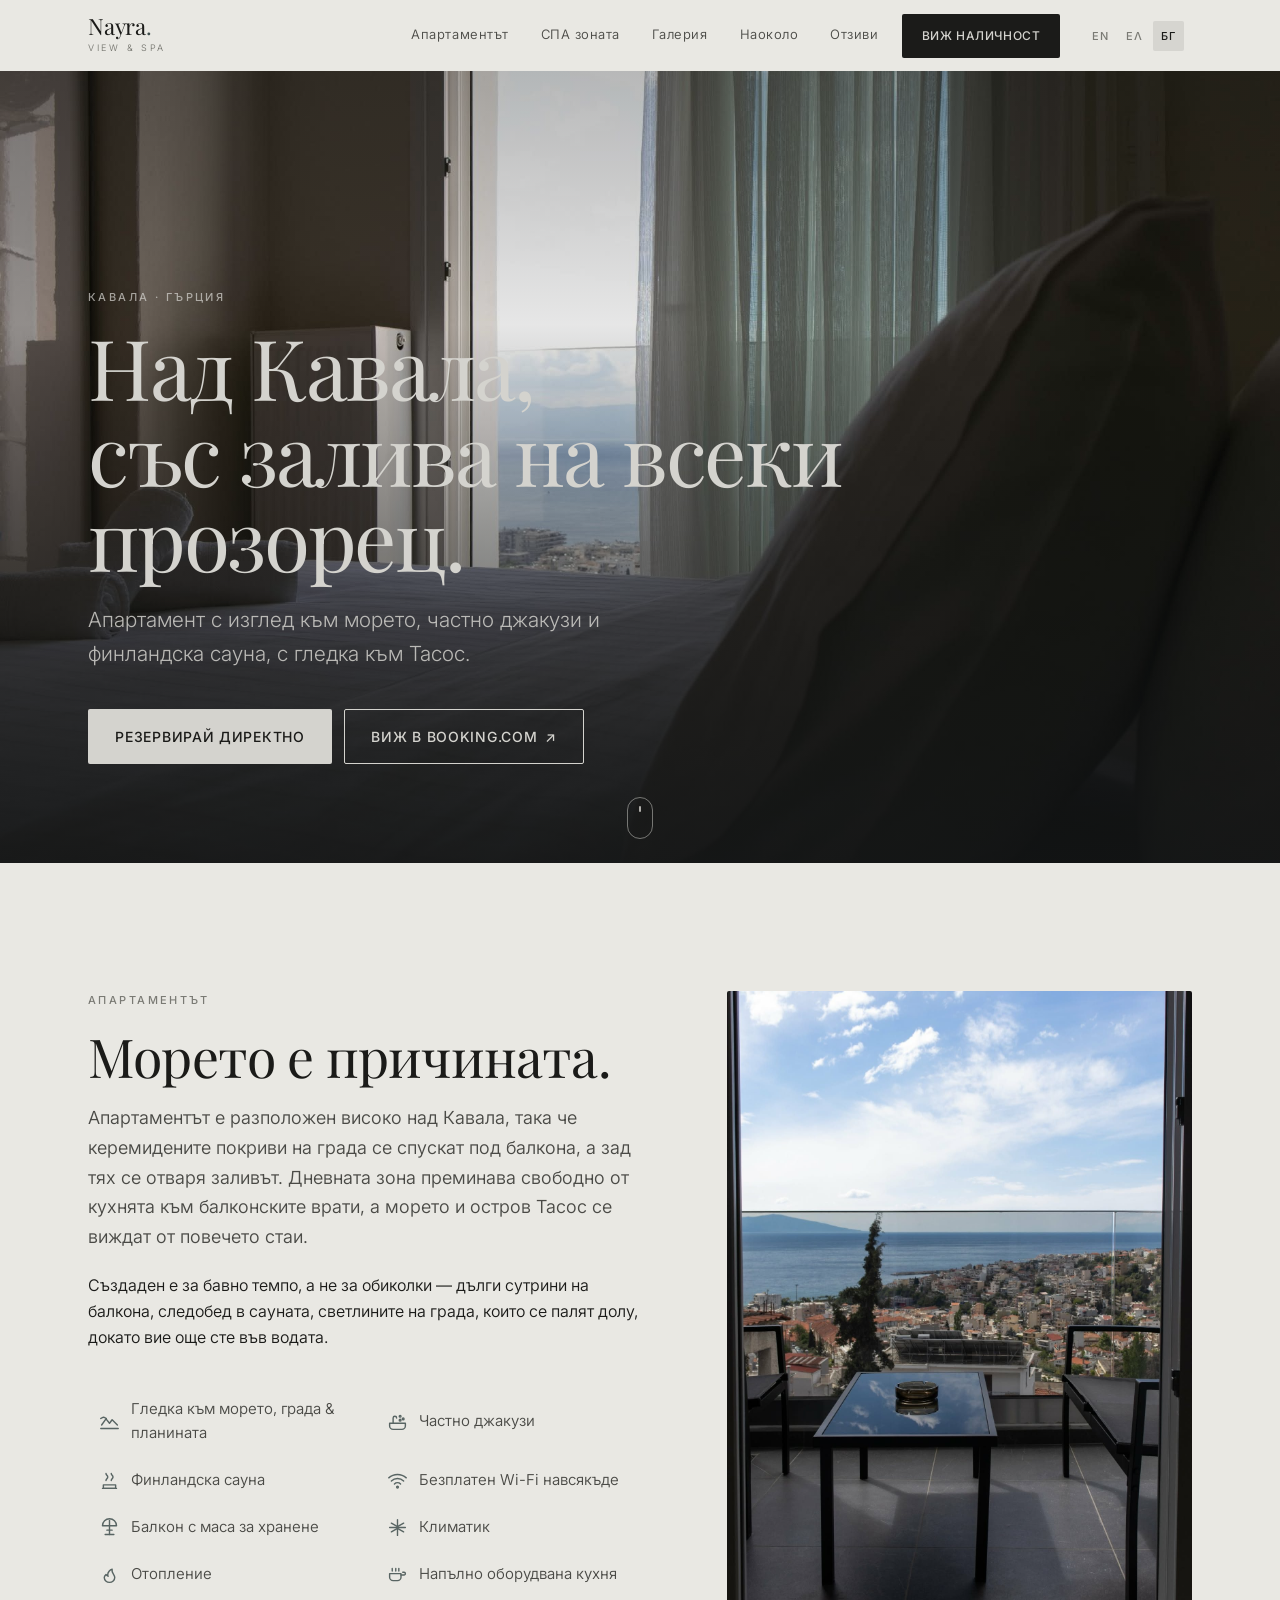
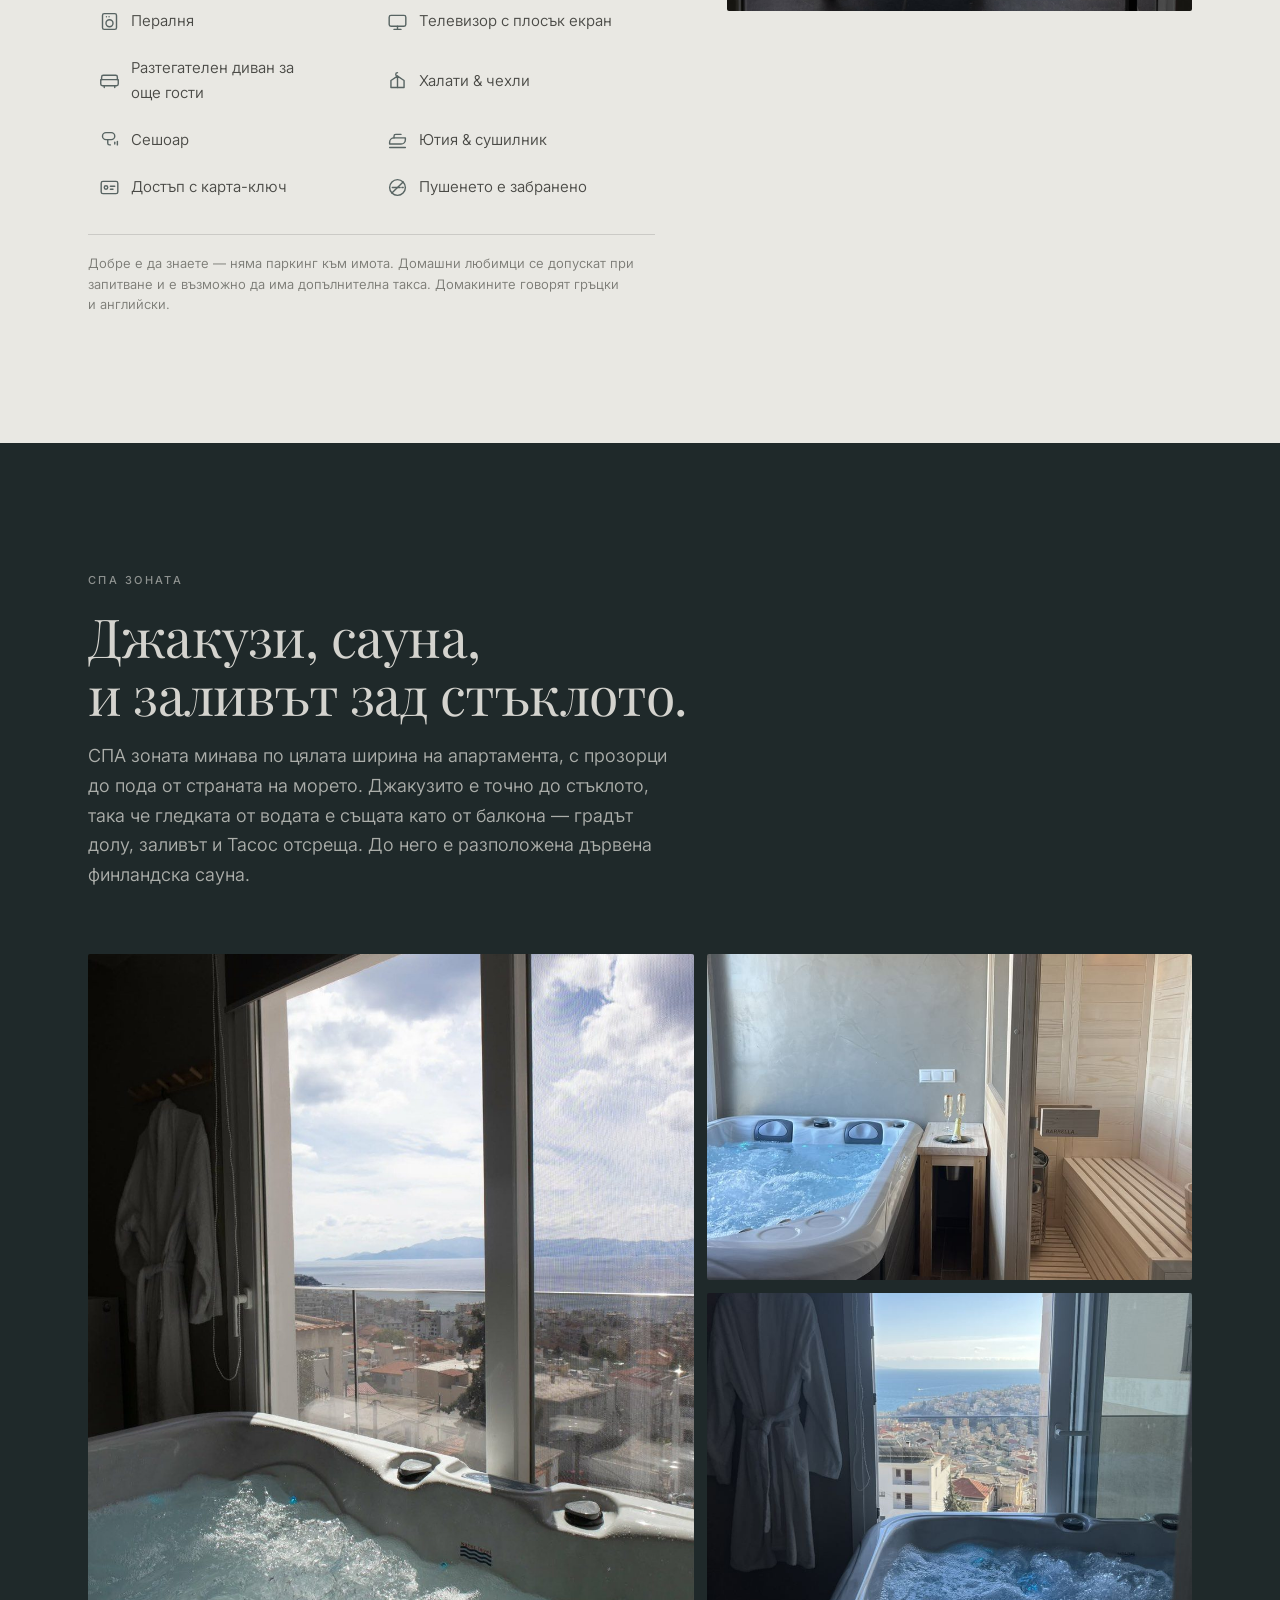
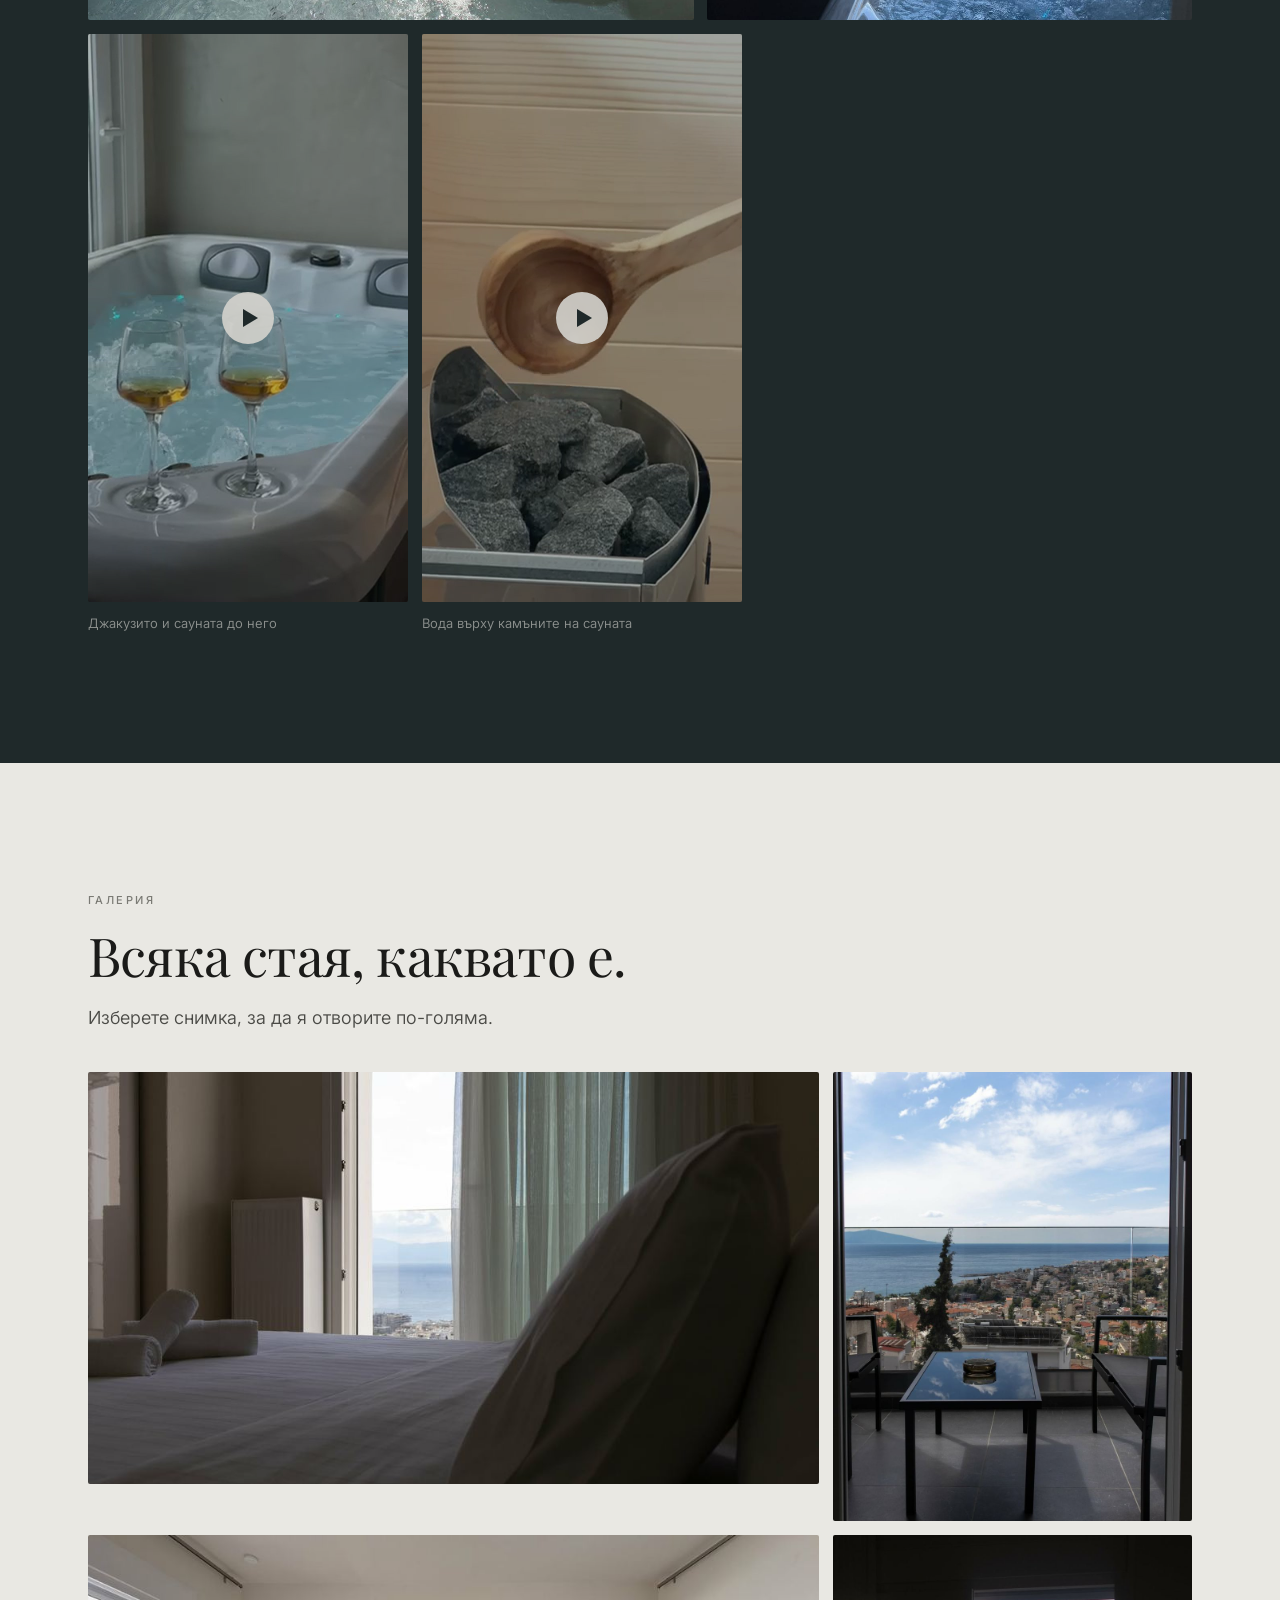
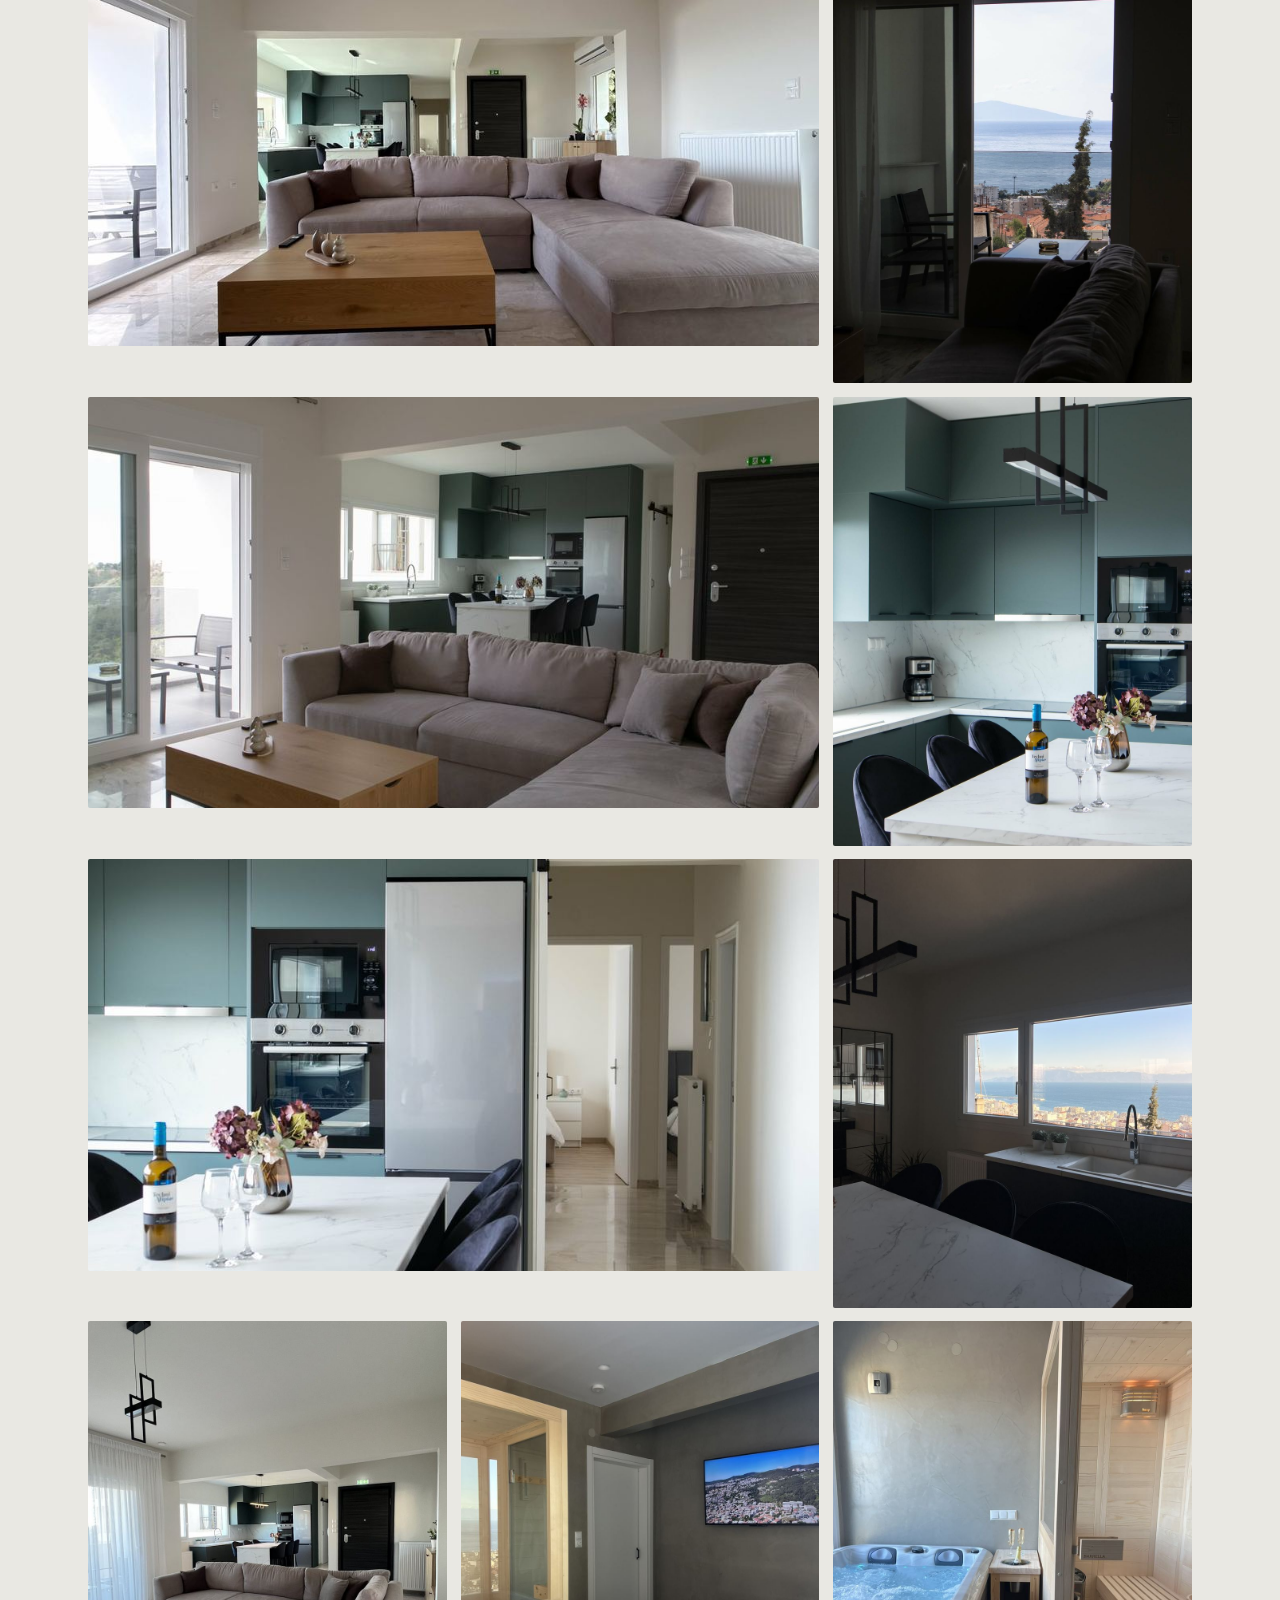
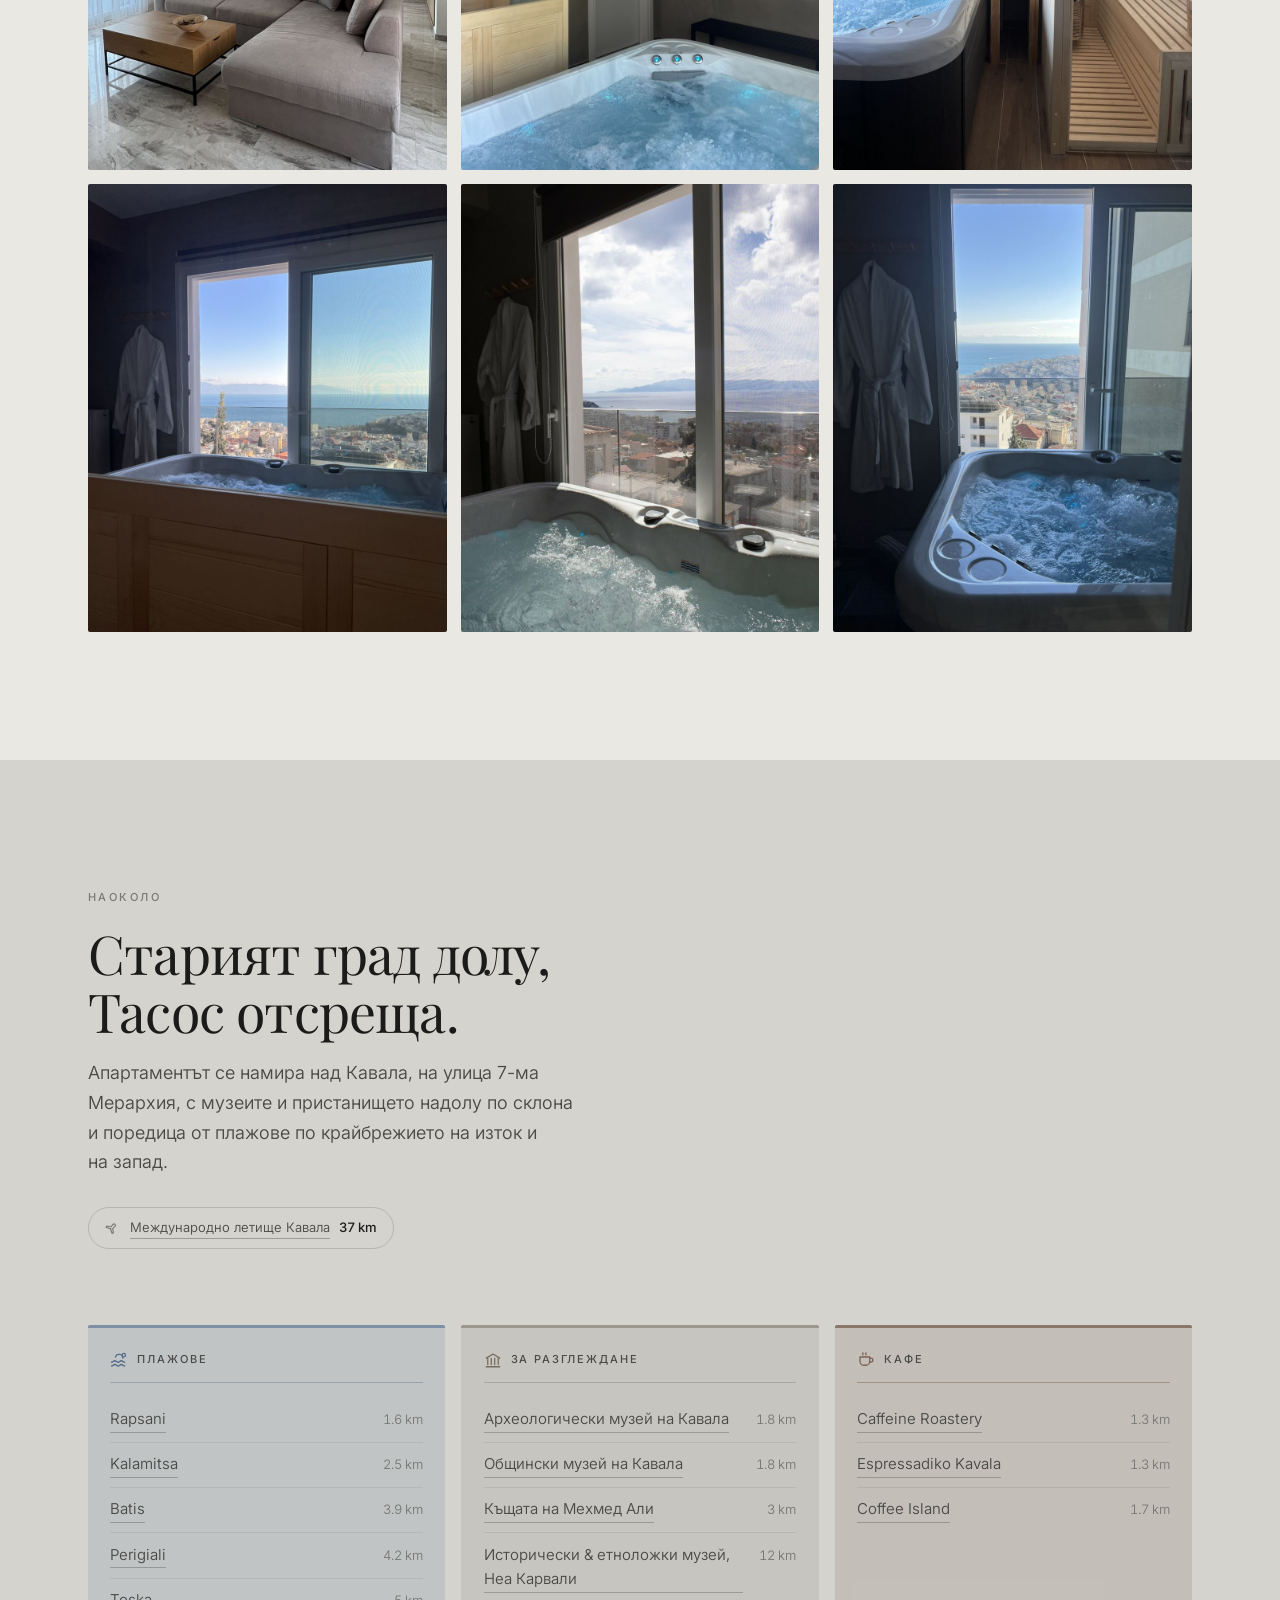
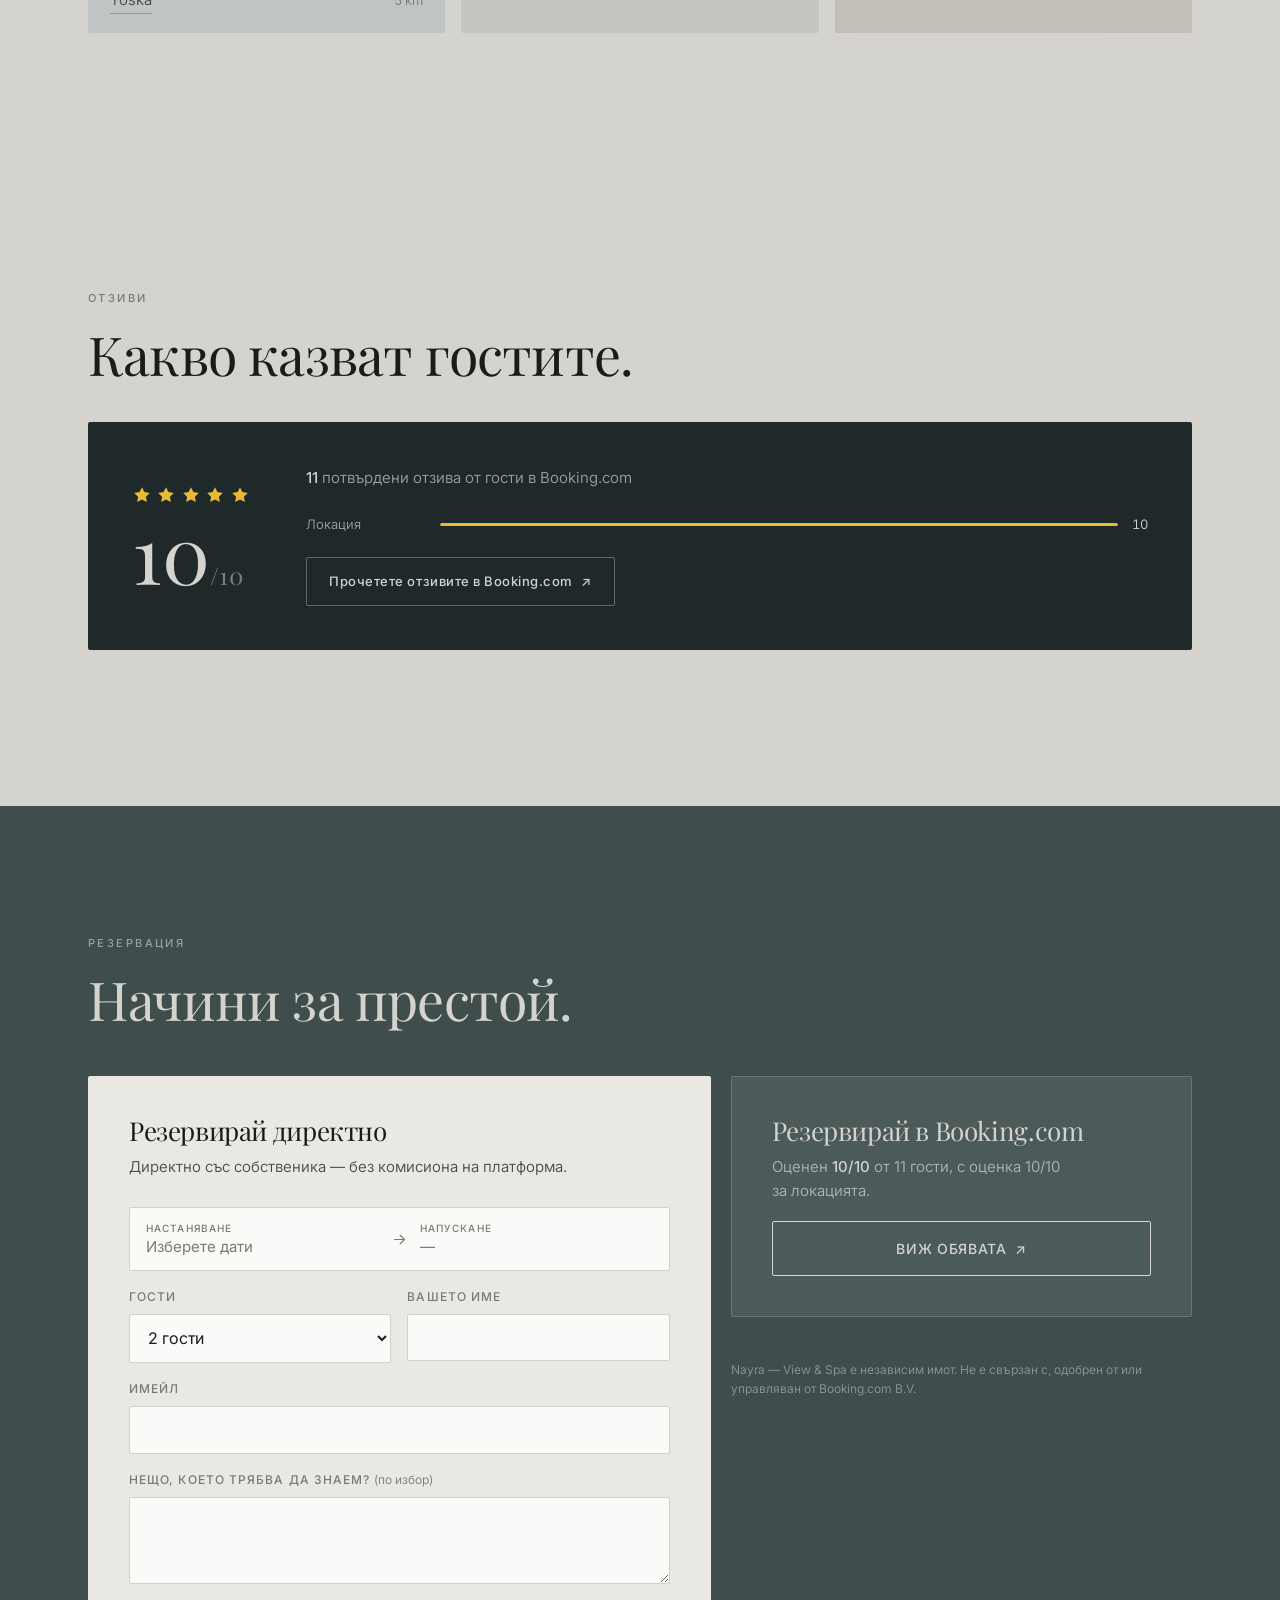
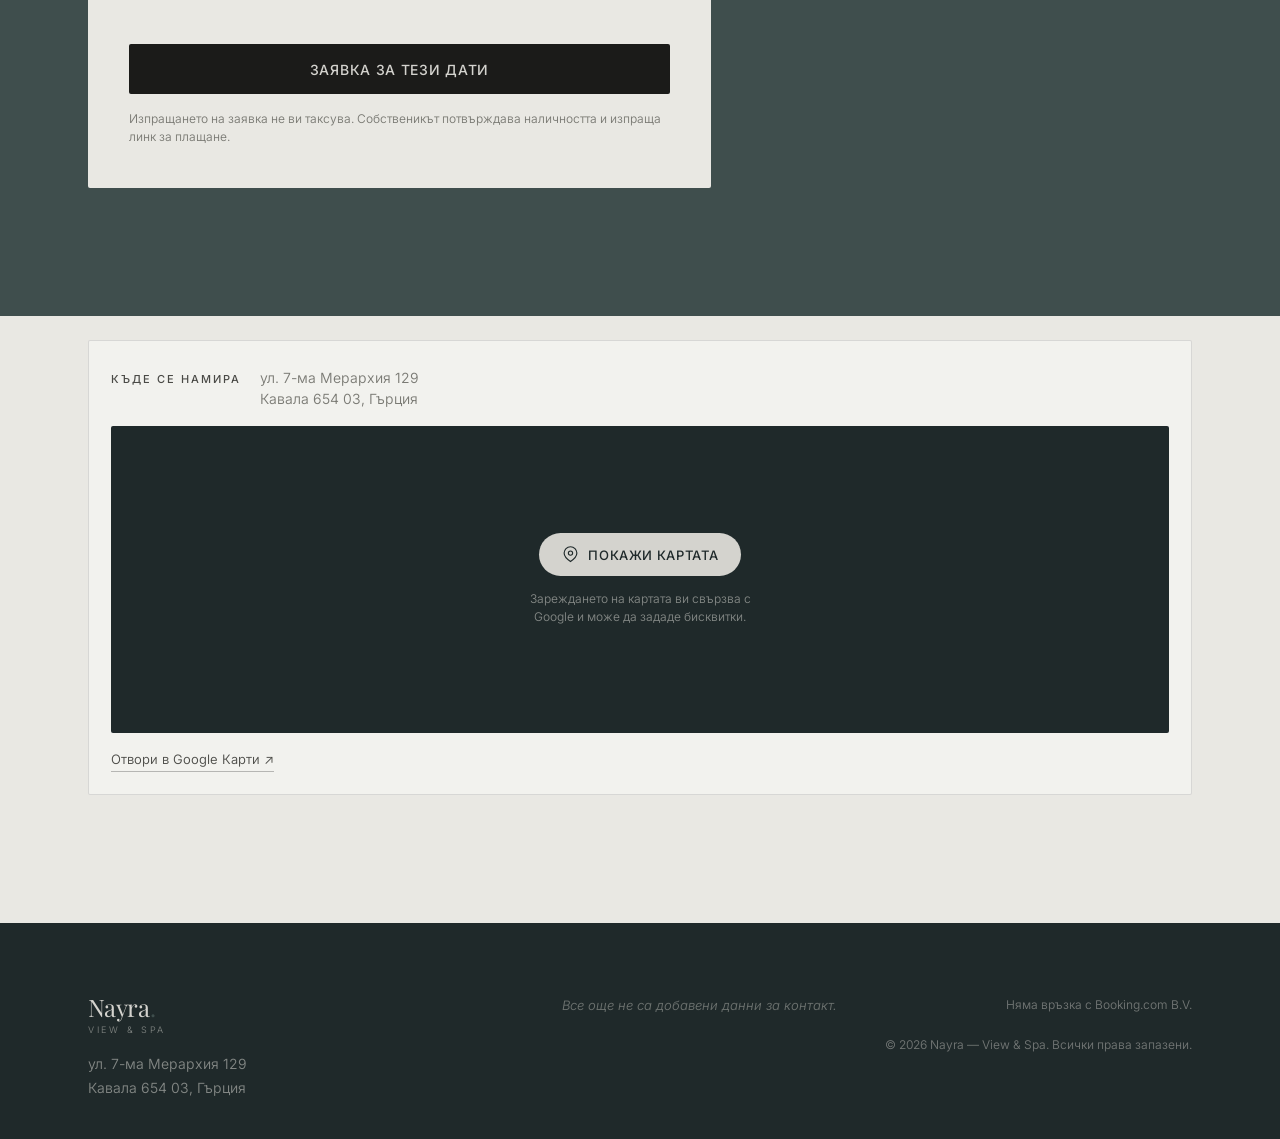
==== commit 0fe47e4a: "Around: place names open an in-page map modal Every place name in the Around section is now a button" ====
--- a/bg/index.html
+++ b/bg/index.html
@@ -27,14 +27,14 @@
 <meta name="twitter:image" content="https://example.com/media/og-cover.jpg">
 
 <meta name="theme-color" content="#1F292A">
-<link rel="icon" href="/favicon.svg" type="image/svg+xml">
-<link rel="apple-touch-icon" href="/media/og-cover.jpg">
+<link rel="icon" href="../favicon.svg" type="image/svg+xml">
+<link rel="apple-touch-icon" href="../media/og-cover.jpg">
 
 <link rel="preconnect" href="https://fonts.googleapis.com">
 <link rel="preconnect" href="https://fonts.gstatic.com" crossorigin>
-<link rel="preload" as="image" href="/media/hero.jpg" fetchpriority="high">
+<link rel="preload" as="image" href="../media/hero.jpg" fetchpriority="high">
 <link href="https://fonts.googleapis.com/css2?family=Playfair+Display:ital,wght@0,400..700;1,400&family=Inter:wght@300..600&display=swap" rel="stylesheet">
-<link rel="stylesheet" href="/static/css/style.css">
+<link rel="stylesheet" href="../static/css/style.css">
 </head>
 
 <body>
@@ -56,9 +56,9 @@
     </nav>
 
     <div class="langs" role="group" aria-label="Language">
-      <a href="/" hreflang="en" lang="en" title="English">EN</a>
-      <a href="/el/" hreflang="el" lang="el" title="Ελληνικά">ΕΛ</a>
-      <a href="/bg/" hreflang="bg" lang="bg" title="Български" aria-current="true">БГ</a>
+      <a href="../" hreflang="en" lang="en" title="English">EN</a>
+      <a href="../el/" hreflang="el" lang="el" title="Ελληνικά">ΕΛ</a>
+      <a href="../bg/" hreflang="bg" lang="bg" title="Български" aria-current="true">БГ</a>
     </div>
 
     <a class="btn btn--sm btn--solid" href="#book">Виж наличност</a>
@@ -83,7 +83,7 @@
 
 <!-- ============ HERO ============ -->
 <section class="hero">
-  <img class="hero__img" src="/media/hero.jpg" width="2048" height="1365"
+  <img class="hero__img" src="../media/hero.jpg" width="2048" height="1365"
        alt="Заливът на Кавала, погледнат от спалнята през отворена балконска врата, с остров Тасос отсреща."
        fetchpriority="high" decoding="async">
   <div class="hero__scrim"></div>
@@ -157,7 +157,7 @@
     </div>
 
     <figure class="grid2__fig">
-      <img src="/media/balcony-panorama.jpg" width="1366" height="2048" loading="lazy" decoding="async"
+      <img src="../media/balcony-panorama.jpg" width="1366" height="2048" loading="lazy" decoding="async"
            alt="Маса и два стола на балкона зад стъклен парапет, с гледка над покривите на Кавала към залива и Тасос.">
     </figure>
   </div>
@@ -179,15 +179,15 @@
 
     <div class="spa__grid">
       <figure class="spa__fig spa__fig--tall">
-        <img src="/media/spa-jacuzzi-open-door.jpg" width="1066" height="1600" loading="lazy" decoding="async"
+        <img src="../media/spa-jacuzzi-open-door.jpg" width="1066" height="1600" loading="lazy" decoding="async"
              alt="Работещото джакузи до отворена балконска врата, с града и залива, изпълващи отвора.">
       </figure>
       <figure class="spa__fig">
-        <img src="/media/spa-sauna-thumb.jpg" width="900" height="1200" loading="lazy" decoding="async"
+        <img src="../media/spa-sauna-thumb.jpg" width="900" height="1200" loading="lazy" decoding="async"
              alt="Джакузито до дървената кабина на сауната, с две чаши шампанско на малка дървена масичка между тях.">
       </figure>
       <figure class="spa__fig">
-        <img src="/media/spa-jacuzzi-bay-thumb.jpg" width="900" height="1200" loading="lazy" decoding="async"
+        <img src="../media/spa-jacuzzi-bay-thumb.jpg" width="900" height="1200" loading="lazy" decoding="async"
              alt="Близък кадър над джакузито към прозорец до пода, с гледка над покривите и морето.">
       </figure>
     </div>
@@ -203,9 +203,9 @@
     <div class="films" id="films">
       <figure class="film">
         <div class="film__box">
-          <video class="film__v" width="640" height="1136" preload="none" muted loop playsinline
-                 poster="/media/spa-jacuzzi-to-sauna-poster.jpg">
-            <source src="/media/spa-jacuzzi-to-sauna.mp4" type="video/mp4">
+          <video class="film__v" width="640" height="1136" preload="none" muted loop playsinline webkit-playsinline
+                 poster="../media/spa-jacuzzi-to-sauna-poster.jpg">
+            <source src="../media/spa-jacuzzi-to-sauna.mp4" type="video/mp4">
           </video>
           <button class="film__btn" type="button" aria-label="Пусни клип: джакузито и сауната до него">
             <span class="film__tri" aria-hidden="true"></span>
@@ -216,9 +216,9 @@
 
       <figure class="film">
         <div class="film__box">
-          <video class="film__v" width="640" height="1136" preload="none" muted loop playsinline
-                 poster="/media/spa-sauna-ladle-poster.jpg">
-            <source src="/media/spa-sauna-ladle.mp4" type="video/mp4">
+          <video class="film__v" width="640" height="1136" preload="none" muted loop playsinline webkit-playsinline
+                 poster="../media/spa-sauna-ladle-poster.jpg">
+            <source src="../media/spa-sauna-ladle.mp4" type="video/mp4">
           </video>
           <button class="film__btn" type="button" aria-label="Пусни клип: вода върху камъните на сауната">
             <span class="film__tri" aria-hidden="true"></span>
@@ -240,60 +240,60 @@
 
     <div class="gal" id="gal">
       <!-- data-full = large version loaded by the lightbox -->
-      <button class="gal__i gal__i--wide" type="button" data-full="/media/bedroom-sea-view.jpg">
-        <img src="/media/bedroom-sea-view-thumb.jpg" width="900" height="600" loading="lazy" decoding="async"
+      <button class="gal__i gal__i--wide" type="button" data-full="../media/bedroom-sea-view.jpg">
+        <img src="../media/bedroom-sea-view-thumb.jpg" width="900" height="600" loading="lazy" decoding="async"
              alt="Оправено легло с навити кърпи, до отворена балконска врата с гледка към морето и далечните хълмове.">
       </button>
-      <button class="gal__i" type="button" data-full="/media/balcony-panorama.jpg">
-        <img src="/media/balcony-panorama-thumb.jpg" width="900" height="1349" loading="lazy" decoding="async"
+      <button class="gal__i" type="button" data-full="../media/balcony-panorama.jpg">
+        <img src="../media/balcony-panorama-thumb.jpg" width="900" height="1349" loading="lazy" decoding="async"
              alt="Масата и столовете на балкона зад стъклен парапет, над покривите на Кавала и залива.">
       </button>
-      <button class="gal__i gal__i--wide" type="button" data-full="/media/living-room-wide.jpg">
-        <img src="/media/living-room-wide-thumb.jpg" width="900" height="506" loading="lazy" decoding="async"
+      <button class="gal__i gal__i--wide" type="button" data-full="../media/living-room-wide.jpg">
+        <img src="../media/living-room-wide-thumb.jpg" width="900" height="506" loading="lazy" decoding="async"
              alt="Дневната с голям ъглов диван и дъбова масичка, с изглед към зелената кухня.">
       </button>
-      <button class="gal__i" type="button" data-full="/media/living-room-balcony-door.jpg">
-        <img src="/media/living-room-balcony-door-thumb.jpg" width="900" height="1349" loading="lazy" decoding="async"
+      <button class="gal__i" type="button" data-full="../media/living-room-balcony-door.jpg">
+        <img src="../media/living-room-balcony-door-thumb.jpg" width="900" height="1349" loading="lazy" decoding="async"
              alt="Диванът в дневната до отворена балконска врата, с морето и града навън.">
       </button>
-      <button class="gal__i gal__i--wide" type="button" data-full="/media/living-room-kitchen.jpg">
-        <img src="/media/living-room-kitchen-thumb.jpg" width="900" height="600" loading="lazy" decoding="async"
+      <button class="gal__i gal__i--wide" type="button" data-full="../media/living-room-kitchen.jpg">
+        <img src="../media/living-room-kitchen-thumb.jpg" width="900" height="600" loading="lazy" decoding="async"
              alt="Дневната зона, погледната от балконските врати, с тъмнозелената кухня и мраморния остров зад нея.">
       </button>
-      <button class="gal__i" type="button" data-full="/media/kitchen-island.jpg">
-        <img src="/media/kitchen-island-thumb.jpg" width="900" height="1350" loading="lazy" decoding="async"
+      <button class="gal__i" type="button" data-full="../media/kitchen-island.jpg">
+        <img src="../media/kitchen-island-thumb.jpg" width="900" height="1350" loading="lazy" decoding="async"
              alt="Тъмнозелената кухня с бял мраморен остров, подреден с бутилка вино, две чаши и цветя.">
       </button>
-      <button class="gal__i gal__i--wide" type="button" data-full="/media/kitchen-detail.jpg">
-        <img src="/media/kitchen-detail-thumb.jpg" width="900" height="600" loading="lazy" decoding="async"
+      <button class="gal__i gal__i--wide" type="button" data-full="../media/kitchen-detail.jpg">
+        <img src="../media/kitchen-detail-thumb.jpg" width="900" height="600" loading="lazy" decoding="async"
              alt="Вградената фурна и хладилникът в кухнята, с коридор към спалните.">
       </button>
-      <button class="gal__i" type="button" data-full="/media/kitchen-sea-window.jpg">
-        <img src="/media/kitchen-sea-window-thumb.jpg" width="900" height="1200" loading="lazy" decoding="async"
+      <button class="gal__i" type="button" data-full="../media/kitchen-sea-window.jpg">
+        <img src="../media/kitchen-sea-window-thumb.jpg" width="900" height="1200" loading="lazy" decoding="async"
              alt="Широк кухненски прозорец над мивката, който рамкира залива и планините отсреща.">
       </button>
-      <button class="gal__i" type="button" data-full="/media/living-room-sofa.jpg">
-        <img src="/media/living-room-sofa-thumb.jpg" width="900" height="1200" loading="lazy" decoding="async"
+      <button class="gal__i" type="button" data-full="../media/living-room-sofa.jpg">
+        <img src="../media/living-room-sofa-thumb.jpg" width="900" height="1200" loading="lazy" decoding="async"
              alt="Ъгловият диван и дъбовата масичка върху полиран мраморен под, с тънки завеси пред балконските врати.">
       </button>
-      <button class="gal__i" type="button" data-full="/media/spa-room.jpg">
-        <img src="/media/spa-room-thumb.jpg" width="900" height="1200" loading="lazy" decoding="async"
+      <button class="gal__i" type="button" data-full="../media/spa-room.jpg">
+        <img src="../media/spa-room-thumb.jpg" width="900" height="1200" loading="lazy" decoding="async"
              alt="СПА зоната с джакузито отпред, дървената сауна отстрани и телевизор на стената.">
       </button>
-      <button class="gal__i" type="button" data-full="/media/spa-sauna.jpg">
-        <img src="/media/spa-sauna-thumb.jpg" width="900" height="1200" loading="lazy" decoding="async"
+      <button class="gal__i" type="button" data-full="../media/spa-sauna.jpg">
+        <img src="../media/spa-sauna-thumb.jpg" width="900" height="1200" loading="lazy" decoding="async"
              alt="Джакузито до дървената кабина на сауната, с шампанско на малка дървена масичка.">
       </button>
-      <button class="gal__i" type="button" data-full="/media/spa-jacuzzi-window.jpg">
-        <img src="/media/spa-jacuzzi-window-thumb.jpg" width="900" height="1200" loading="lazy" decoding="async"
+      <button class="gal__i" type="button" data-full="../media/spa-jacuzzi-window.jpg">
+        <img src="../media/spa-jacuzzi-window-thumb.jpg" width="900" height="1200" loading="lazy" decoding="async"
              alt="Джакузито пред прозорец до пода, с бял халат, окачен до него, и залива навън.">
       </button>
-      <button class="gal__i" type="button" data-full="/media/spa-jacuzzi-open-door.jpg">
-        <img src="/media/spa-jacuzzi-open-door-thumb.jpg" width="900" height="1351" loading="lazy" decoding="async"
+      <button class="gal__i" type="button" data-full="../media/spa-jacuzzi-open-door.jpg">
+        <img src="../media/spa-jacuzzi-open-door-thumb.jpg" width="900" height="1351" loading="lazy" decoding="async"
              alt="Работещото джакузи до отворена балконска врата, с града и залива, изпълващи отвора.">
       </button>
-      <button class="gal__i" type="button" data-full="/media/spa-jacuzzi-bay.jpg">
-        <img src="/media/spa-jacuzzi-bay-thumb.jpg" width="900" height="1200" loading="lazy" decoding="async"
+      <button class="gal__i" type="button" data-full="../media/spa-jacuzzi-bay.jpg">
+        <img src="../media/spa-jacuzzi-bay-thumb.jpg" width="900" height="1200" loading="lazy" decoding="async"
              alt="Близък кадър над джакузито към прозорец до пода, с гледка над покривите и морето.">
       </button>
     </div>
@@ -316,36 +316,36 @@
       изток и на запад.
     </p>
 
-    <p class="around__transit"><svg viewBox="0 0 24 24" fill="none" stroke="currentColor" stroke-width="1.7" stroke-linecap="round" stroke-linejoin="round" aria-hidden="true"><path d="M10.5 13.5 3 11l1.2-2 6 1.2L14 6.4a2 2 0 0 1 2.8 2.8l-3.8 3.8 1.2 6-2 1.2-2.7-7.5Z"/></svg> Международно летище Кавала <span class="around__d">37 km</span></p>
+    <p class="around__transit"><svg viewBox="0 0 24 24" fill="none" stroke="currentColor" stroke-width="1.7" stroke-linecap="round" stroke-linejoin="round" aria-hidden="true"><path d="M10.5 13.5 3 11l1.2-2 6 1.2L14 6.4a2 2 0 0 1 2.8 2.8l-3.8 3.8 1.2 6-2 1.2-2.7-7.5Z"/></svg> <button class="place" type="button" data-q="Kavala International Airport Alexander the Great">Международно летище Кавала</button> <span class="around__d">37 km</span></p>
 
     <div class="around">
       <div class="around__col around__col--sea">
         <h3 class="around__h3"><svg viewBox="0 0 24 24" fill="none" stroke="currentColor" stroke-width="1.7" stroke-linecap="round" aria-hidden="true"><path d="M2 15c2.2 0 2.2-2 4.4-2s2.2 2 4.4 2 2.2-2 4.4-2 2.2 2 4.4 2"/><path d="M2 20c2.2 0 2.2-2 4.4-2s2.2 2 4.4 2 2.2-2 4.4-2 2.2 2 4.4 2"/><path d="M17 9.5A5 5 0 0 0 7.2 8"/><circle cx="18.5" cy="5.5" r="2.2"/></svg> Плажове</h3>
         <ul class="around__list">
-          <li><span>Rapsani</span><span class="around__d">1.6 km</span></li>
-          <li><span>Kalamitsa</span><span class="around__d">2.5 km</span></li>
-          <li><span>Batis</span><span class="around__d">3.9 km</span></li>
-          <li><span>Perigiali</span><span class="around__d">4.2 km</span></li>
-          <li><span>Toska</span><span class="around__d">5 km</span></li>
+          <li><button class="place" type="button" data-q="Rapsani">Rapsani</button><span class="around__d">1.6 km</span></li>
+          <li><button class="place" type="button" data-q="Kalamitsa">Kalamitsa</button><span class="around__d">2.5 km</span></li>
+          <li><button class="place" type="button" data-q="Batis">Batis</button><span class="around__d">3.9 km</span></li>
+          <li><button class="place" type="button" data-q="Perigiali">Perigiali</button><span class="around__d">4.2 km</span></li>
+          <li><button class="place" type="button" data-q="Toska">Toska</button><span class="around__d">5 km</span></li>
         </ul>
       </div>
 
       <div class="around__col around__col--stone">
         <h3 class="around__h3"><svg viewBox="0 0 24 24" fill="none" stroke="currentColor" stroke-width="1.7" stroke-linecap="round" stroke-linejoin="round" aria-hidden="true"><path d="M3 9.5 12 4l9 5.5"/><path d="M5 10v8M9.7 10v8M14.3 10v8M19 10v8"/><path d="M3 21h18"/></svg> За разглеждане</h3>
         <ul class="around__list">
-          <li><span>Археологически музей на Кавала</span><span class="around__d">1.8 km</span></li>
-          <li><span>Общински музей на Кавала</span><span class="around__d">1.8 km</span></li>
-          <li><span>Къщата на Мехмед Али</span><span class="around__d">3 km</span></li>
-          <li><span>Исторически &amp; етноложки музей, Неа Карвали</span><span class="around__d">12 km</span></li>
+          <li><button class="place" type="button" data-q="Archaeological Museum of Kavala">Археологически музей на Кавала</button><span class="around__d">1.8 km</span></li>
+          <li><button class="place" type="button" data-q="Municipal Museum of Kavala">Общински музей на Кавала</button><span class="around__d">1.8 km</span></li>
+          <li><button class="place" type="button" data-q="Imaret Mehmet Ali">Къщата на Мехмед Али</button><span class="around__d">3 km</span></li>
+          <li><button class="place" type="button" data-q="Historical and Ethnological Museum Nea Karvali">Исторически &amp; етноложки музей, Неа Карвали</button><span class="around__d">12 km</span></li>
         </ul>
       </div>
 
       <div class="around__col around__col--timber">
         <h3 class="around__h3"><svg viewBox="0 0 24 24" fill="none" stroke="currentColor" stroke-width="1.7" stroke-linecap="round" stroke-linejoin="round" aria-hidden="true"><path d="M4 8h13v6a5 5 0 0 1-5 5H9a5 5 0 0 1-5-5V8Z"/><path d="M17 9.5h1.6a2.6 2.6 0 0 1 0 5.2H17"/><path d="M8 2.5c-.7.9-.7 1.6 0 2.5M12 2.5c-.7.9-.7 1.6 0 2.5"/></svg> Кафе</h3>
         <ul class="around__list">
-          <li><span>Caffeine Roastery</span><span class="around__d">1.3 km</span></li>
-          <li><span>Espressadiko Kavala</span><span class="around__d">1.3 km</span></li>
-          <li><span>Coffee Island</span><span class="around__d">1.7 km</span></li>
+          <li><button class="place" type="button" data-q="Caffeine Roastery">Caffeine Roastery</button><span class="around__d">1.3 km</span></li>
+          <li><button class="place" type="button" data-q="Espressadiko">Espressadiko Kavala</button><span class="around__d">1.3 km</span></li>
+          <li><button class="place" type="button" data-q="Coffee Island">Coffee Island</button><span class="around__d">1.7 km</span></li>
         </ul>
       </div>
     </div>
@@ -630,6 +630,17 @@
     </div>
   </div>
 </footer>
+
+<!-- Place map modal. Opened by any .place button in the Around section. -->
+<div class="pmap" id="pmap" hidden role="dialog" aria-modal="true" aria-labelledby="pmapTitle">
+  <div class="pmap__box" role="document">
+    <div class="pmap__head">
+      <h3 class="pmap__title" id="pmapTitle"></h3>
+      <button class="pmap__x" id="pmapX" type="button" aria-label="Затвори">&times;</button>
+    </div>
+    <div class="pmap__body" id="pmapBody"></div>
+  </div>
+</div>
 
 <!-- Lightbox -->
 <div class="lb" id="lb" hidden role="dialog" aria-modal="true" aria-label="Снимка">
@@ -687,7 +698,7 @@
 }
 </script>
 
-<script>window.I18N={"syncBooked": "Наличност на живо от Booking.com — заетите дати са блокирани.", "syncFree": "Наличност на живо от Booking.com — в момента няма резервации.", "errCheckout": "Напускането трябва да е след настаняването.", "errMinNights": "Минимален престой {n} нощувка/и.", "errBooked": "Вече е резервирано {from} – {to}. Моля, изберете други дати.", "errPickDates": "Моля, изберете дати за настаняване и напускане.", "errSendEmail": "Възникна грешка при изпращането. Пишете ни на {email}.", "errSend": "Възникна грешка при изпращането. Опитайте отново след малко.", "sending": "Изпраща се…", "nights": "{n} нощувка/и", "locale": "bg-BG", "menuOpen": "Отвори менюто", "menuClose": "Затвори менюто", "calPickOut": "Сега изберете дата на напускане."};</script>
-<script src="/static/js/main.js" defer></script>
+<script>window.I18N={"syncBooked": "Наличност на живо от Booking.com — заетите дати са блокирани.", "syncFree": "Наличност на живо от Booking.com — в момента няма резервации.", "errCheckout": "Напускането трябва да е след настаняването.", "errMinNights": "Минимален престой {n} нощувка/и.", "errBooked": "Вече е резервирано {from} – {to}. Моля, изберете други дати.", "errPickDates": "Моля, изберете дати за настаняване и напускане.", "errSendEmail": "Възникна грешка при изпращането. Пишете ни на {email}.", "errSend": "Възникна грешка при изпращането. Опитайте отново след малко.", "sending": "Изпраща се…", "nights": "{n} нощувка/и", "locale": "bg-BG", "menuOpen": "Отвори менюто", "menuClose": "Затвори менюто", "calPickOut": "Сега изберете дата на напускане.", "mapShow": "Покажи картата", "mapPrivacy": "Зареждането на картата ви свързва с Google и може да зададе бисквитки."};</script>
+<script src="../static/js/main.js" defer></script>
 </body>
 </html>
--- a/static/css/style.css
+++ b/static/css/style.css
@@ -60,7 +60,11 @@
 
 img { max-width: 100%; height: auto; display: block; }
 
-h1, h2, h3, h4 { margin: 0; font-weight: 400; line-height: 1.08; letter-spacing: -.015em; }
+h1, h2, h3, h4 {
+  margin: 0; font-weight: 400; line-height: 1.08; letter-spacing: -.015em;
+  text-wrap: balance;          /* evens the line lengths, kills orphans */
+}
+p, li, figcaption { text-wrap: pretty; }
 p { margin: 0 0 1.1em; }
 p:last-child { margin-bottom: 0; }
 
@@ -113,8 +117,7 @@
 .btn--solid { background: var(--ink); color: var(--ground); }
 .btn--solid:hover { background: var(--teal); }
 .btn--ghost { background: transparent; color: currentColor; border-color: currentColor; }
-.btn--ghost:hover { background: currentColor; }
-.btn--ghost:hover > * { mix-blend-mode: difference; }
+.btn--ghost:hover { background: rgba(127,127,127,.14); border-color: currentColor; }
 .btn--sm { padding: .7rem 1.15rem; font-size: .75rem; }
 .btn--full { width: 100%; }
 
@@ -186,6 +189,17 @@
   background:
     linear-gradient(to top, rgba(20,22,23,.86) 0%, rgba(20,22,23,.46) 38%, rgba(20,22,23,.10) 68%, rgba(20,22,23,.30) 100%);
 }
+/* On a phone the hero is far taller than it is wide, so the headline lands on
+   the bright curtain in the middle of the photo rather than the dark bedding.
+   The desktop scrim is too light there — this is measurably stronger. */
+@media (max-width: 700px) {
+  .hero__scrim {
+    background:
+      linear-gradient(to top, rgba(20,22,23,.92) 0%, rgba(20,22,23,.78) 30%,
+                      rgba(20,22,23,.55) 55%, rgba(20,22,23,.34) 78%, rgba(20,22,23,.42) 100%);
+  }
+  .hero__img { object-position: 45% 50%; }
+}
 .hero__body { width: 100%; max-width: var(--wrap); margin-inline: auto; padding: 0 var(--pad) clamp(3.5rem, 11vh, 6.5rem); color: var(--ground); }
 .hero__body .eyebrow { color: rgba(212,211,206,.72); }
 
@@ -214,11 +228,15 @@
 .sect { padding: clamp(4rem, 11vw, 8rem) 0; }
 .sect--tint { background: var(--ground); }
 
-.grid2 { display: grid; gap: clamp(2.5rem, 6vw, 4.5rem); align-items: center; }
+.grid2 { display: grid; gap: clamp(2.5rem, 6vw, 4.5rem); align-items: start; }
+.grid2__fig { margin: 0; }
 .grid2__fig img { border-radius: var(--r); width: 100%; }
 @media (min-width: 900px) {
   .grid2 { grid-template-columns: 1fr .82fr; }
-  .grid2__fig { order: 2; }
+  .grid2__fig { order: 2; position: sticky; top: 5.5rem; }
+  /* Fill the column rather than floating at its natural height — the text
+     beside it is much taller, which left a large dead area. */
+  .grid2__fig img { height: min(72vh, 620px); object-fit: cover; }
 }
 
 /* Icons carry no meaning on their own — every item is also written out — so
@@ -235,7 +253,7 @@
 }
 .amen li:hover { background: rgba(63,78,77,.08); color: var(--ink); }
 .amen svg {
-  width: 19px; height: 19px; flex: none; color: var(--teal); opacity: .8;
+  width: 21px; height: 21px; flex: none; color: var(--teal); opacity: .85;
   transition: opacity .25s var(--ease);
 }
 .amen li:hover svg { opacity: 1; }
@@ -250,9 +268,17 @@
 .spa__fig { margin: 0; }
 .spa__fig img { width: 100%; border-radius: var(--r); }
 @media (min-width: 700px) {
-  .spa__grid { grid-template-columns: 1.25fr 1fr; grid-template-rows: auto auto; }
+  /* A real height, not max-height: capping the box left the images at their
+     natural size so they overflowed and collided with the row below.
+     Fixed rows + object-fit lets the photos crop to fit instead. */
+  .spa__grid {
+    grid-template-columns: 1.25fr 1fr;
+    grid-template-rows: 1fr 1fr;
+    height: min(74vh, 700px);
+  }
   .spa__fig--tall { grid-row: span 2; }
-  .spa__fig--tall img { height: 100%; object-fit: cover; }
+  .spa__fig { min-height: 0; }
+  .spa__fig img { height: 100%; object-fit: cover; }
 }
 
 /* ---------- Spa clips ----------
@@ -261,11 +287,11 @@
    ratio below matches the real frame exactly, so nothing is cropped, and the
    320px cap stops them being upscaled beyond their native width. */
 .films {
-  display: grid; gap: 1.25rem; margin-top: 2rem;
+  display: grid; gap: 1rem; margin-top: 1rem;
   grid-template-columns: repeat(auto-fit, minmax(0, 320px));
-  justify-content: center;
-}
-@media (min-width: 760px) { .films { gap: .9rem; } }
+  justify-content: start;
+}
+@media (min-width: 760px) { .films { gap: .9rem; margin-top: .9rem; } }
 
 .film { margin: 0; width: 100%; }
 .film__box { position: relative; aspect-ratio: 320 / 568; border-radius: var(--r); overflow: hidden; background: #12181A; }
@@ -299,20 +325,29 @@
    elements reliably inside a multicol container, which left all but one tile
    unrendered. Fixed tile ratios also read as more deliberate than ragged
    masonry given the mixed portrait/landscape sources. */
-.gal { display: grid; grid-template-columns: repeat(2, 1fr); gap: .7rem; }
+/* Phones: two uniform square tiles per row.
+
+   A full-width tile cannot sit beside a half-width one, so alternating wide
+   and narrow tiles in a 2-column grid left a hole after every narrow one.
+   Squares also crop a landscape photo far less brutally than the 4:5 portrait
+   this used to be. Wide tiles only appear from 3 columns up, where the
+   sequence divides exactly and nothing is left over. */
+.gal {
+  display: grid; grid-template-columns: repeat(2, 1fr); gap: .5rem;
+  grid-auto-flow: row dense;
+}
 .gal__i {
   margin: 0; padding: 0; border: 0; background: none; cursor: zoom-in;
-  aspect-ratio: 4 / 5; border-radius: var(--r); overflow: hidden;
+  aspect-ratio: 1; border-radius: var(--r); overflow: hidden;
 }
 .gal__i img { width: 100%; height: 100%; object-fit: cover; transition: transform .7s var(--ease), opacity .4s; }
 .gal__i:hover img { transform: scale(1.04); opacity: .93; }
 
-/* Landscape originals get a wide tile so they aren't cropped to a portrait. */
-.gal__i--wide { grid-column: span 2; aspect-ratio: 16 / 10; }
-
 @media (min-width: 700px) {
   .gal { grid-template-columns: repeat(3, 1fr); gap: .85rem; }
-  .gal__i--wide { aspect-ratio: 16 / 9; }
+  .gal__i { aspect-ratio: 4 / 5; }
+  /* Landscape originals get a wide tile so they aren't cropped to a portrait. */
+  .gal__i--wide { grid-column: span 2; aspect-ratio: 16 / 9; }
 }
 
 /* ---------- Around ----------
@@ -371,6 +406,73 @@
 }
 .around__list li:last-child { border-bottom: 0; padding-bottom: 0; }
 .around__d { color: var(--ink-45); font-size: .8125rem; white-space: nowrap; font-variant-numeric: tabular-nums; }
+
+/* Clickable place names. Styled as text, not as a button — they sit in a list
+   and shouting would wreck the rhythm — but they are real <button>s, so they
+   are keyboard reachable and announced correctly. */
+.place {
+  padding: 0; border: 0; background: none; cursor: pointer;
+  font: inherit; color: inherit; text-align: left;
+  border-bottom: 1px solid rgba(27,27,25,.25);
+  transition: color .2s var(--ease), border-color .2s var(--ease);
+}
+.place:hover { color: var(--ink); border-bottom-color: var(--ink); }
+.around__transit .place { border-bottom-color: rgba(27,27,25,.3); }
+
+/* ---------- Place map modal ---------- */
+.pmap {
+  position: fixed; inset: 0; z-index: 300;
+  display: grid; place-items: center;
+  background: rgba(16,18,19,.72);
+  padding: clamp(0px, 4vw, 2.5rem);
+  animation: fade .22s var(--ease);
+}
+.pmap__box {
+  width: min(940px, 100%); max-height: 100%;
+  display: flex; flex-direction: column;
+  background: var(--paper); border-radius: var(--r); overflow: hidden;
+  box-shadow: 0 30px 70px -30px rgba(16,18,19,.7);
+}
+/* Phones get near-full-screen — an embedded map is unusable in a small box. */
+@media (max-width: 700px) {
+  .pmap { padding: 0; }
+  .pmap__box { width: 100%; height: 100%; max-height: none; border-radius: 0; }
+}
+
+.pmap__head {
+  display: flex; align-items: center; gap: 1rem;
+  padding: 1.05rem 1.1rem 1.05rem 1.4rem;
+  border-bottom: 1px solid rgba(27,27,25,.12);
+}
+.pmap__title {
+  font-family: var(--serif); font-size: 1.25rem; margin: 0;
+  flex: 1; min-width: 0;
+}
+.pmap__x {
+  flex: none; width: 40px; height: 40px; display: grid; place-items: center;
+  background: none; border: 1px solid rgba(27,27,25,.18); border-radius: 50%;
+  color: var(--ink-70); font-size: 1.5rem; line-height: 1; cursor: pointer;
+  transition: background .25s, border-color .25s, color .25s;
+}
+.pmap__x:hover { background: rgba(27,27,25,.06); border-color: rgba(27,27,25,.35); color: var(--ink); }
+
+.pmap__body { flex: 1 1 auto; min-height: 0; position: relative; background: var(--petrol); }
+.pmap__body iframe { position: absolute; inset: 0; width: 100%; height: 100%; border: 0; }
+/* flex:1 sets flex-basis to 0, and the box has no fixed height of its own, so
+   the body collapsed to nothing and the consent button spilled outside it.
+   A definite height with no growing is what this actually wants. */
+@media (min-width: 701px) { .pmap__body { flex: none; height: min(62vh, 560px); } }
+
+/* First-run consent, mirroring the "Where it is" facade */
+.pmap__consent {
+  position: absolute; inset: 0;
+  display: grid; place-items: center; align-content: center; gap: 1rem;
+  padding: 2rem; text-align: center;
+}
+.pmap__consent p {
+  margin: 0; max-width: 34ch;
+  font-size: .8125rem; line-height: 1.55; color: rgba(212,211,206,.6);
+}
 
 /* Getting here — lifted out of the coffee column, where an airport made no sense */
 .around__transit {
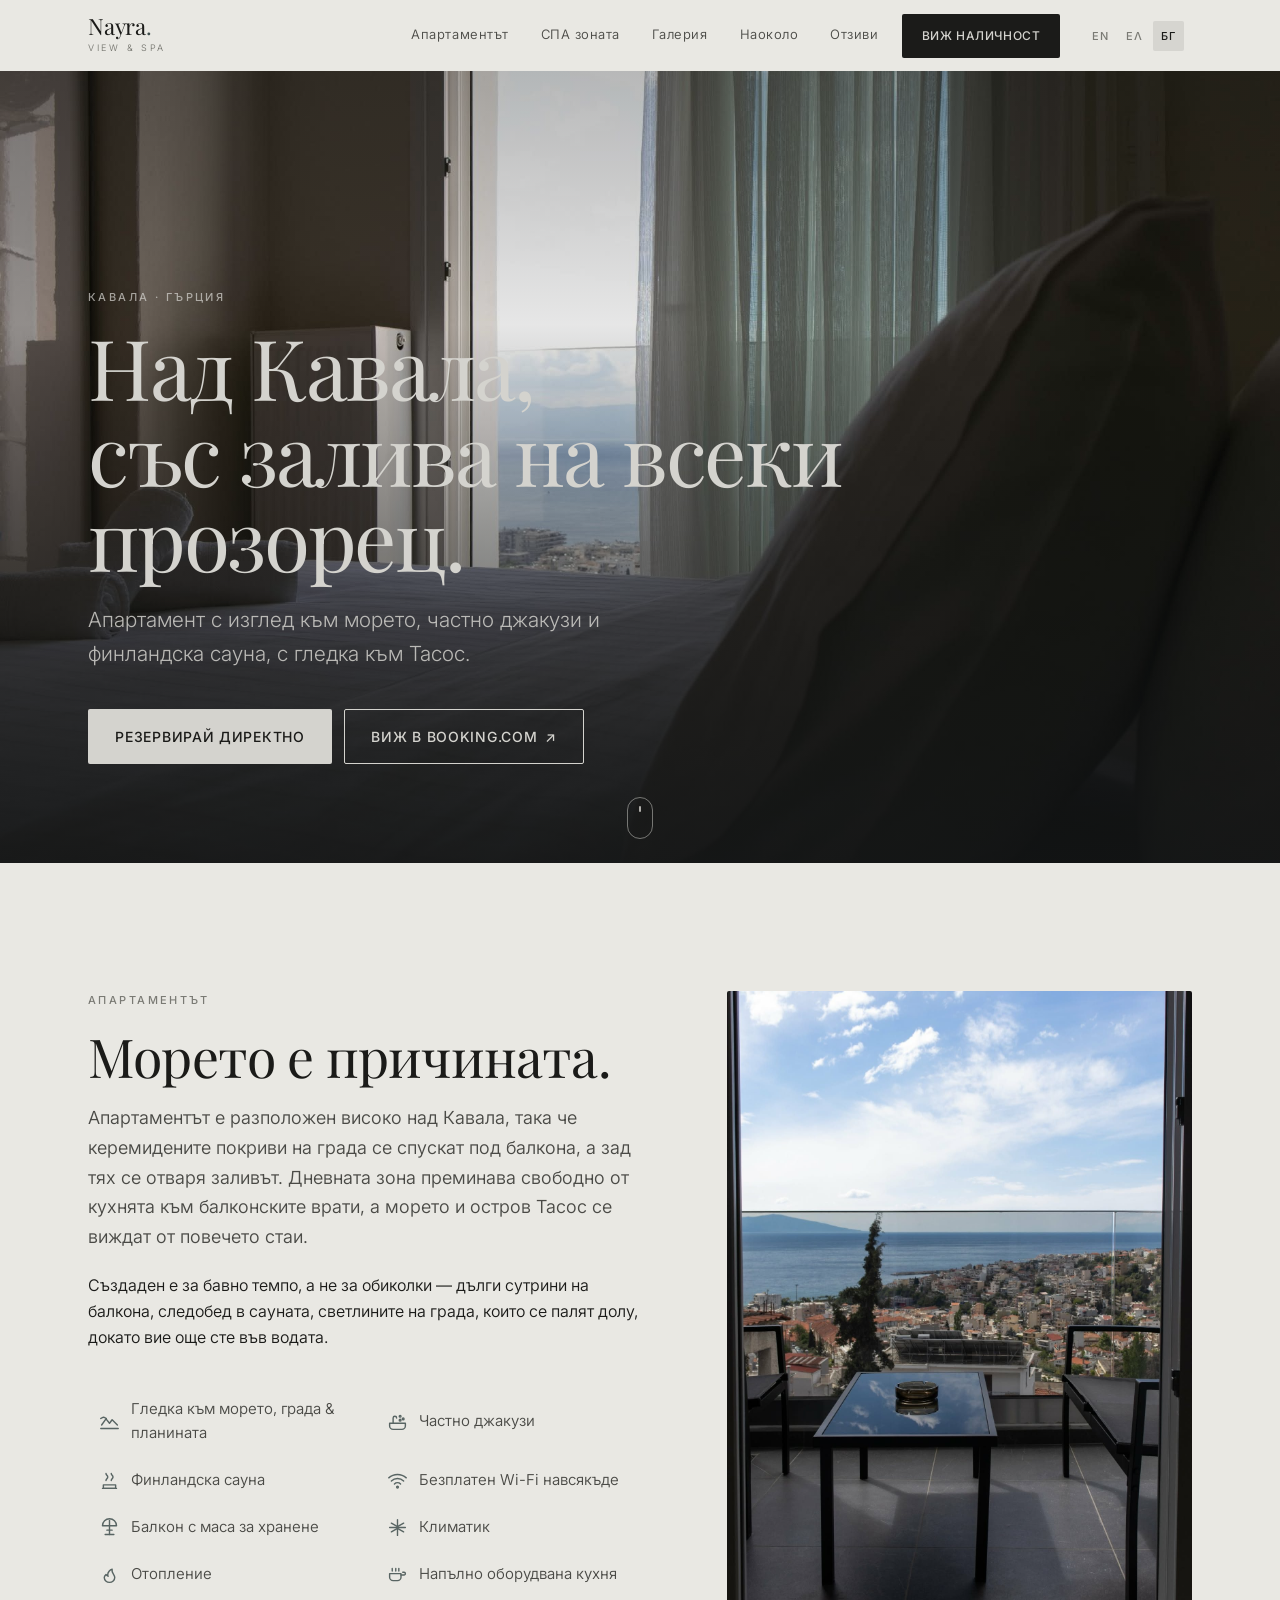
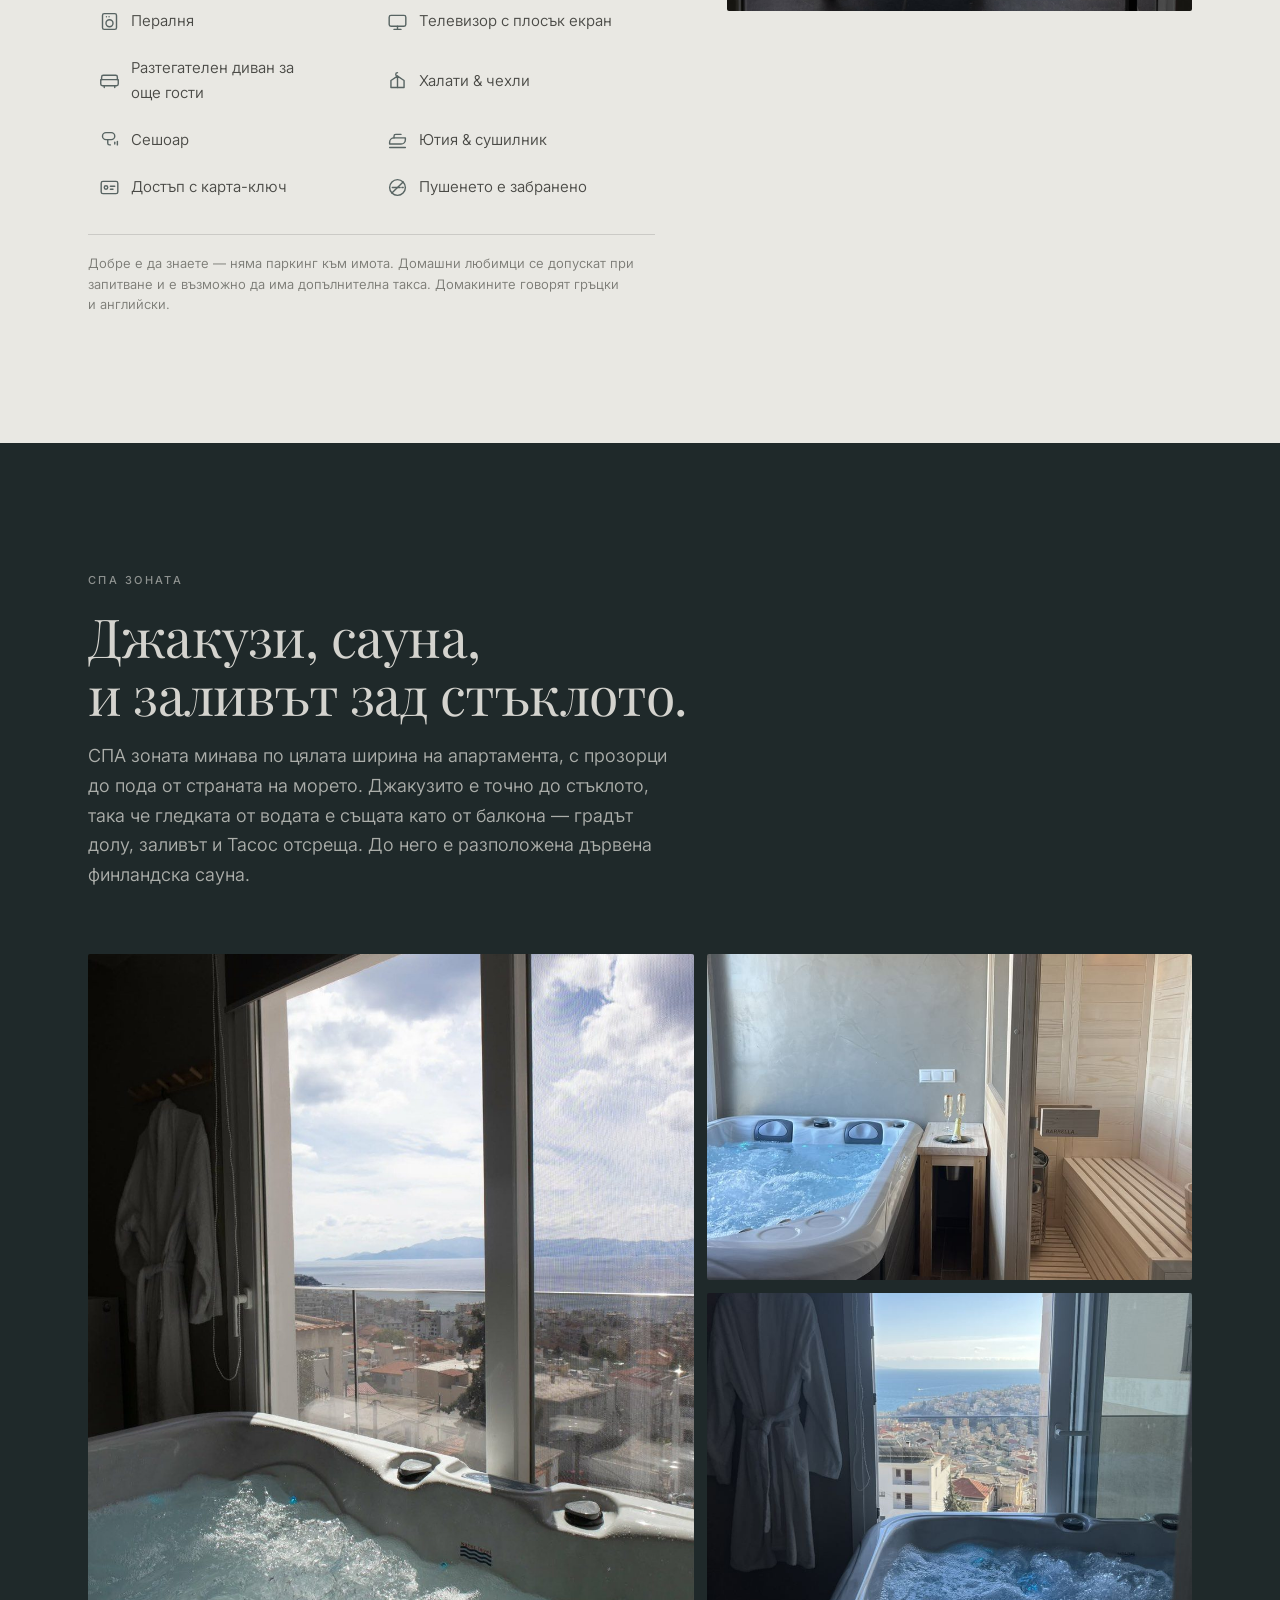
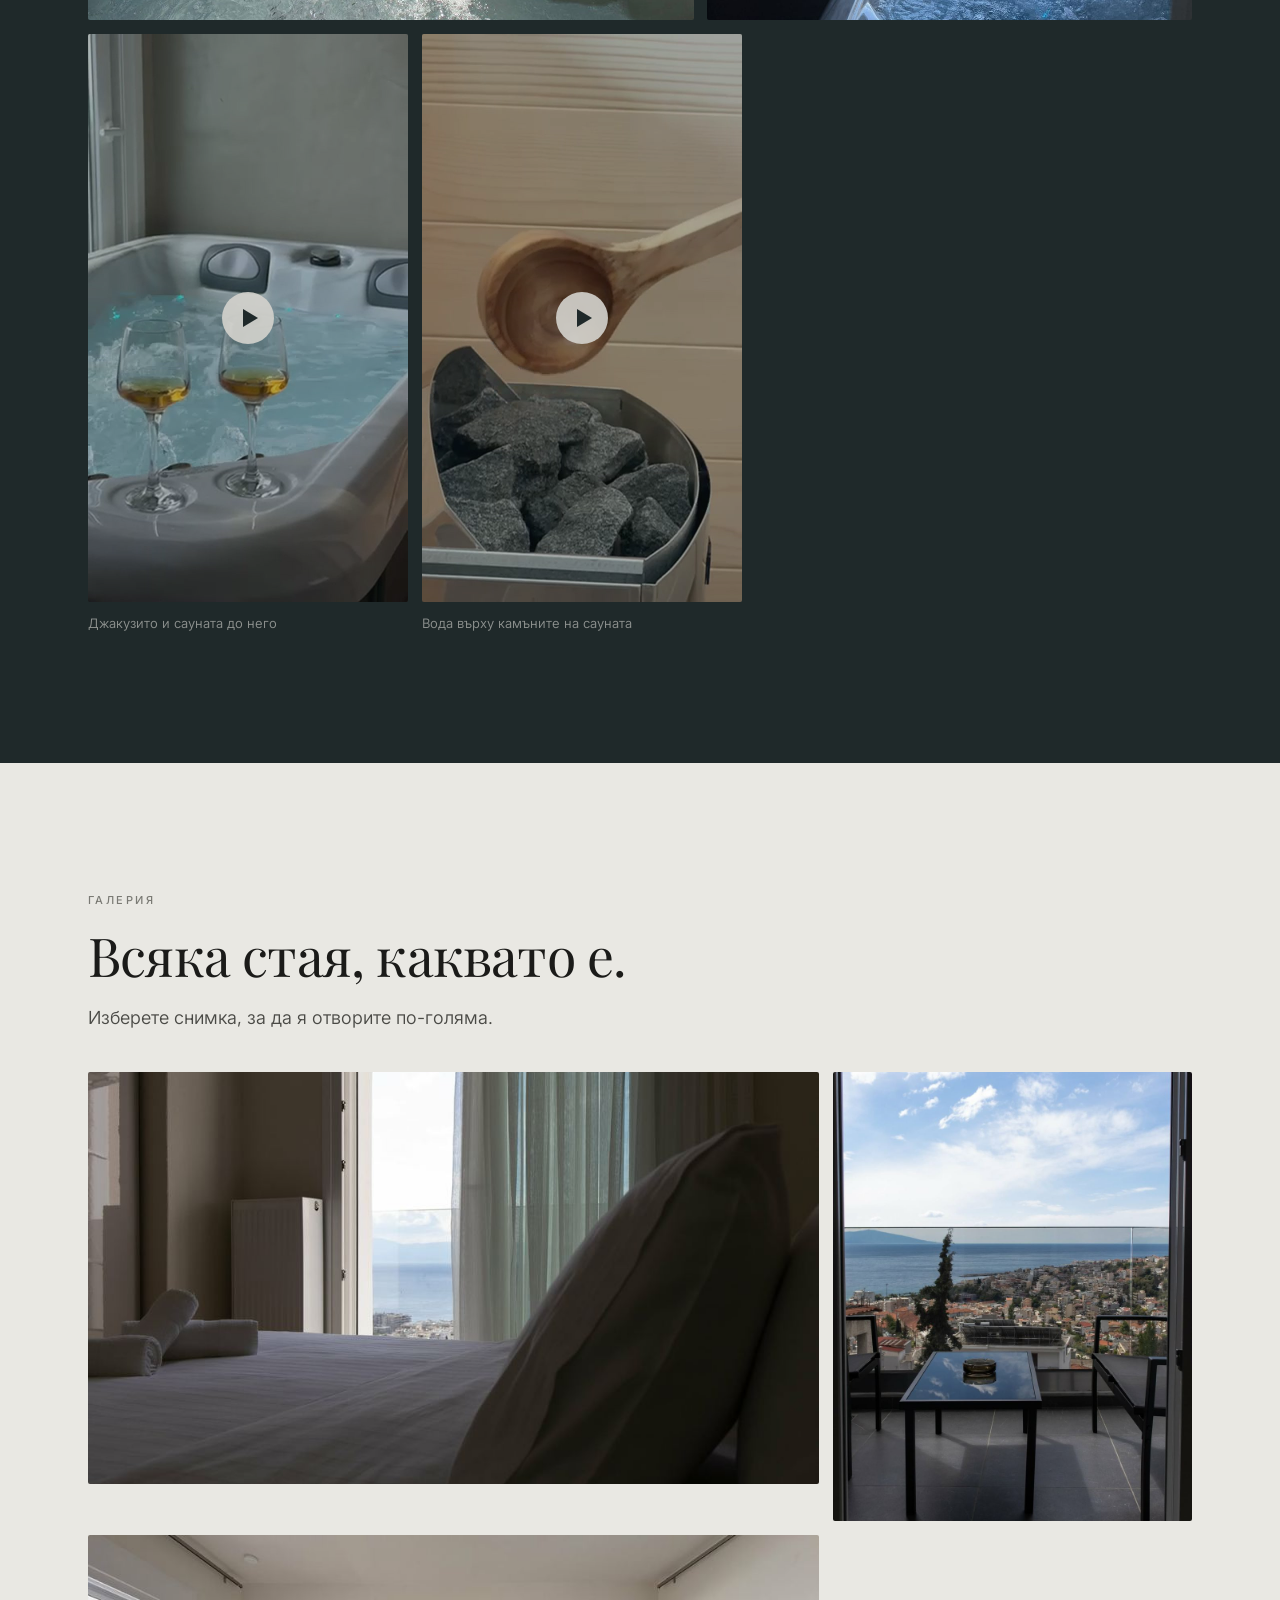
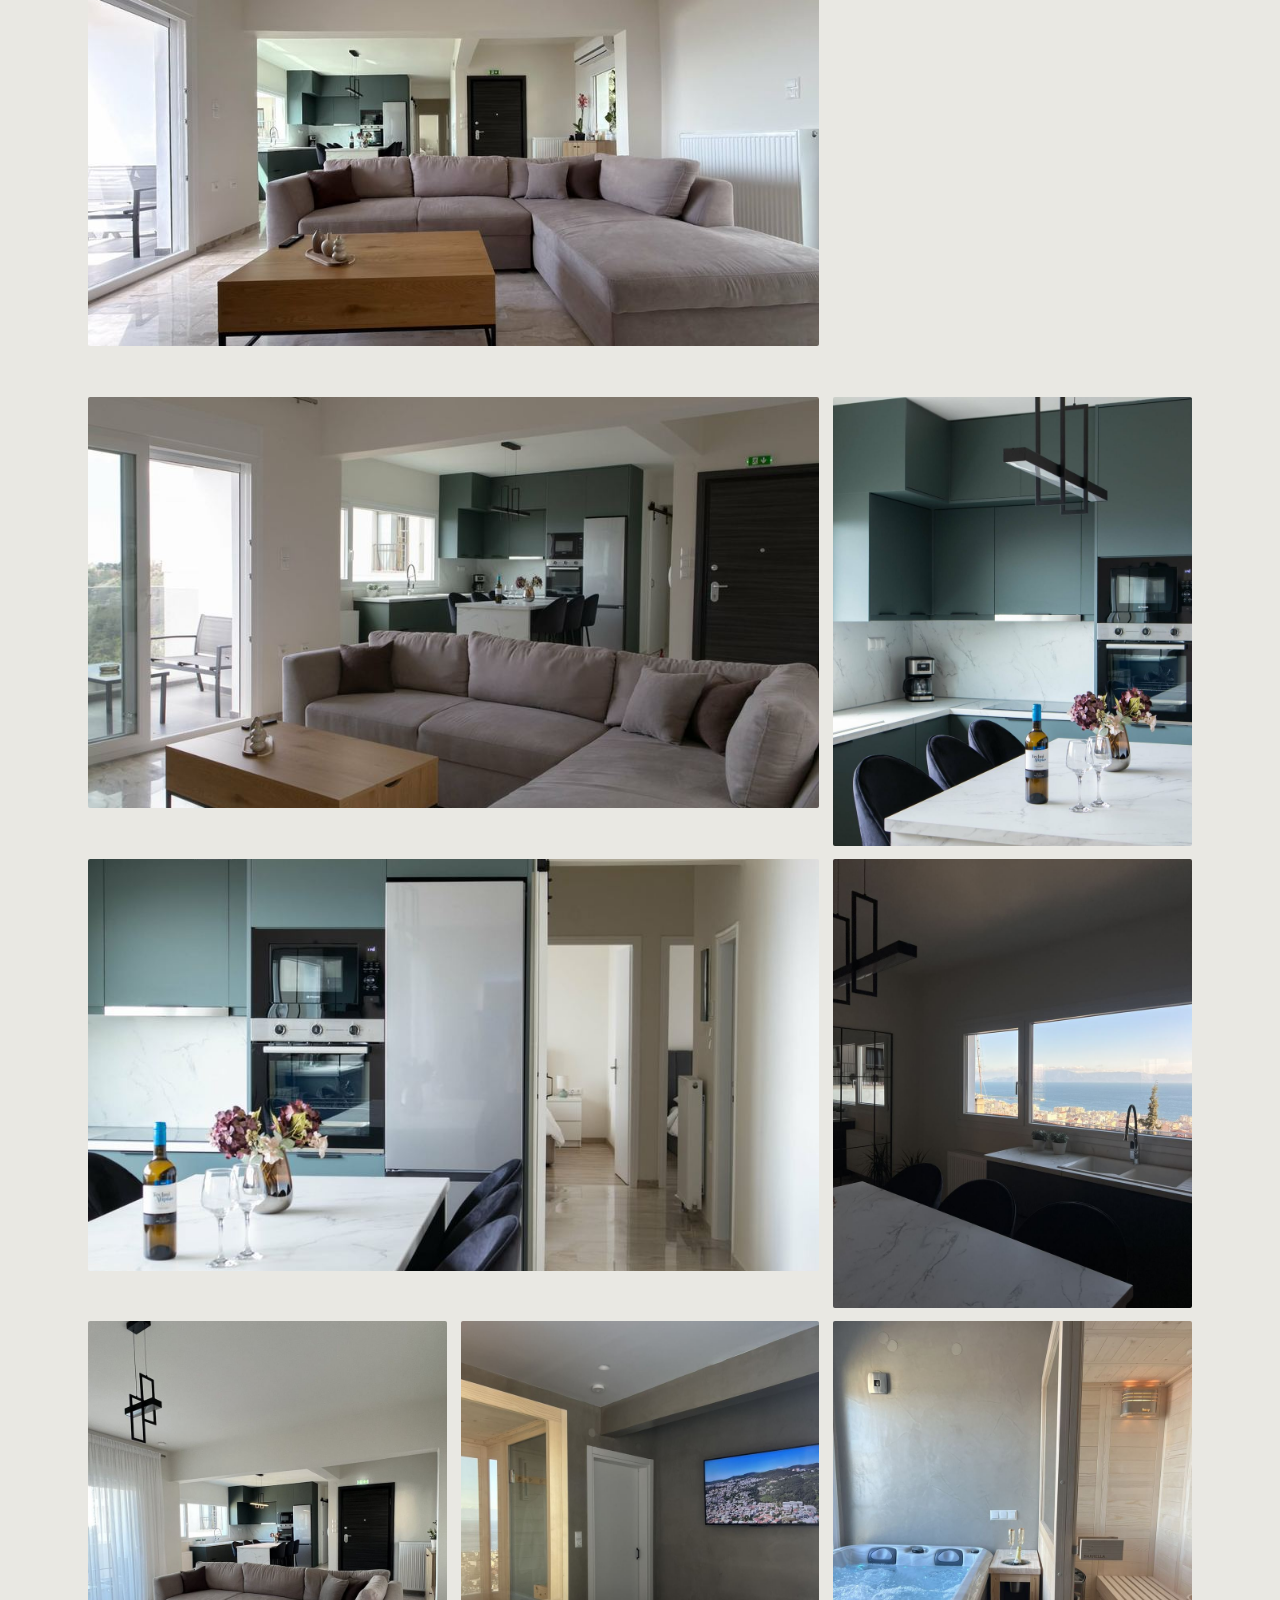
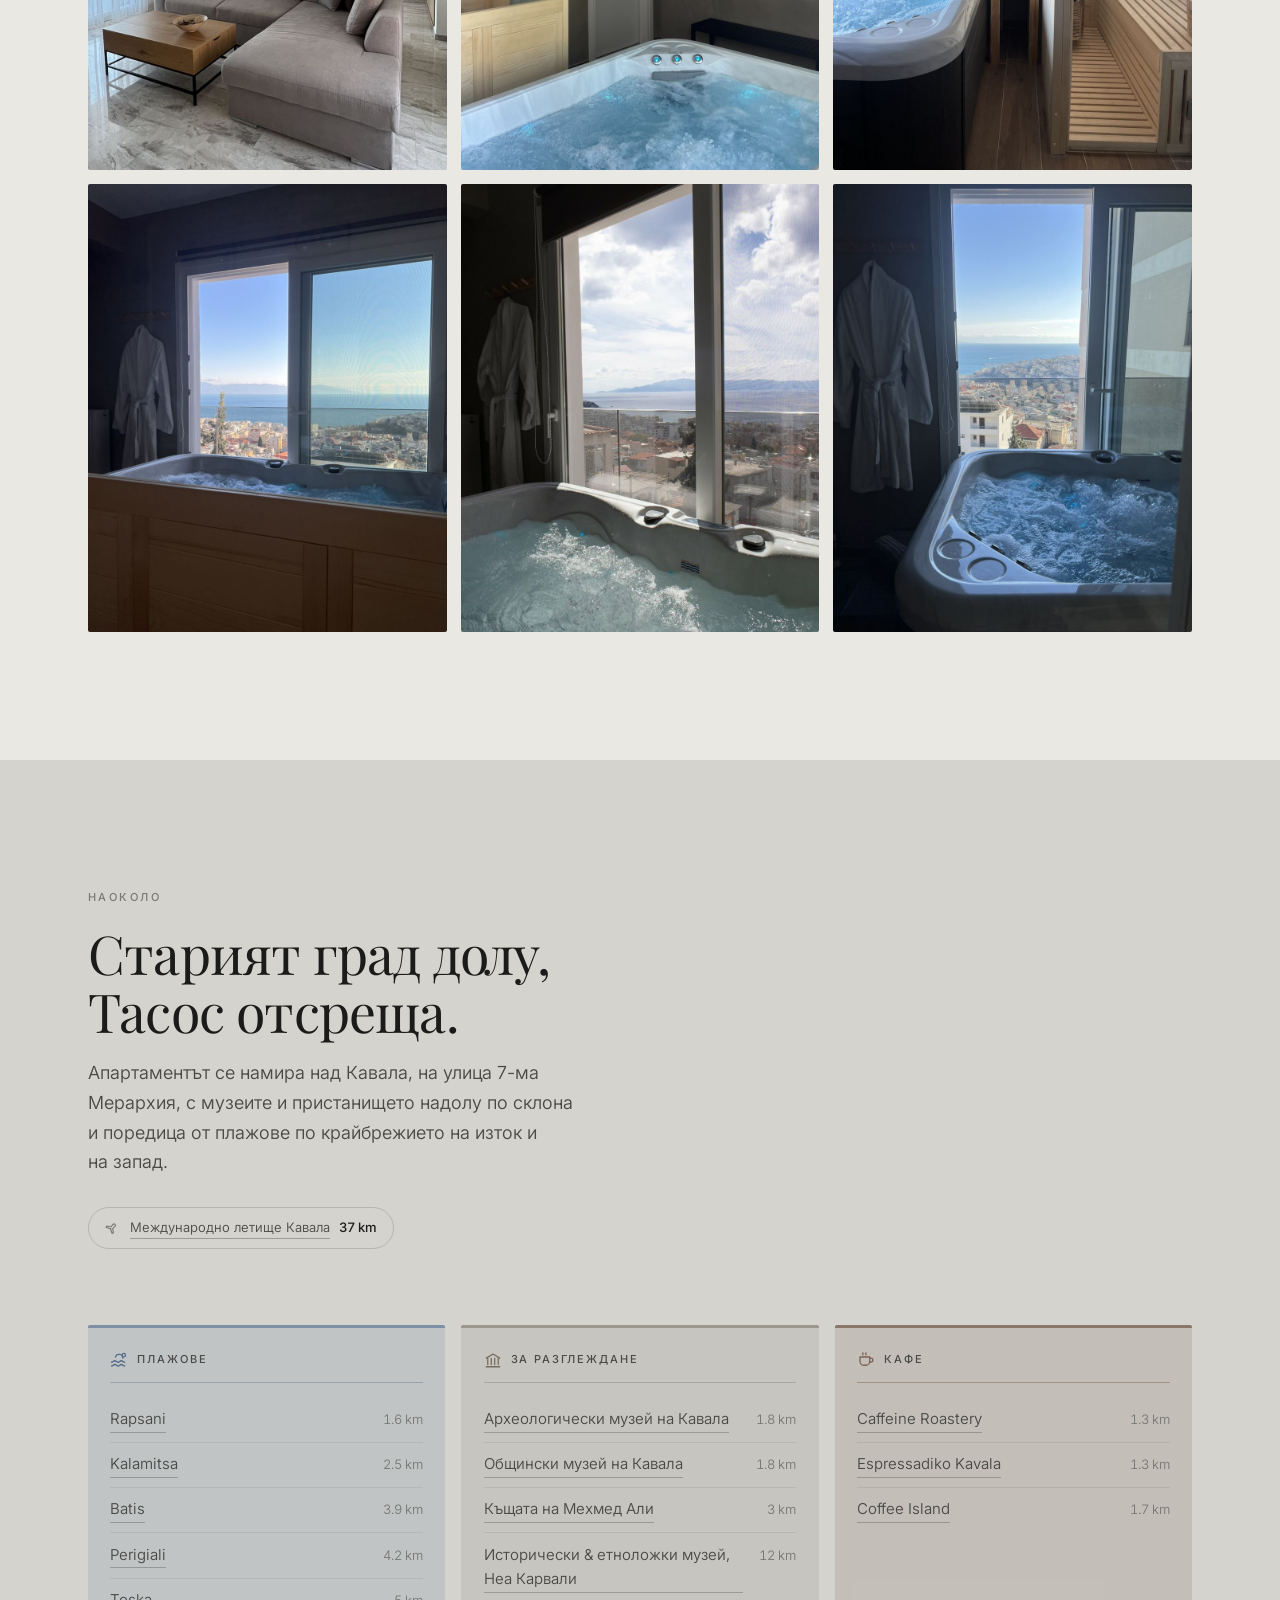
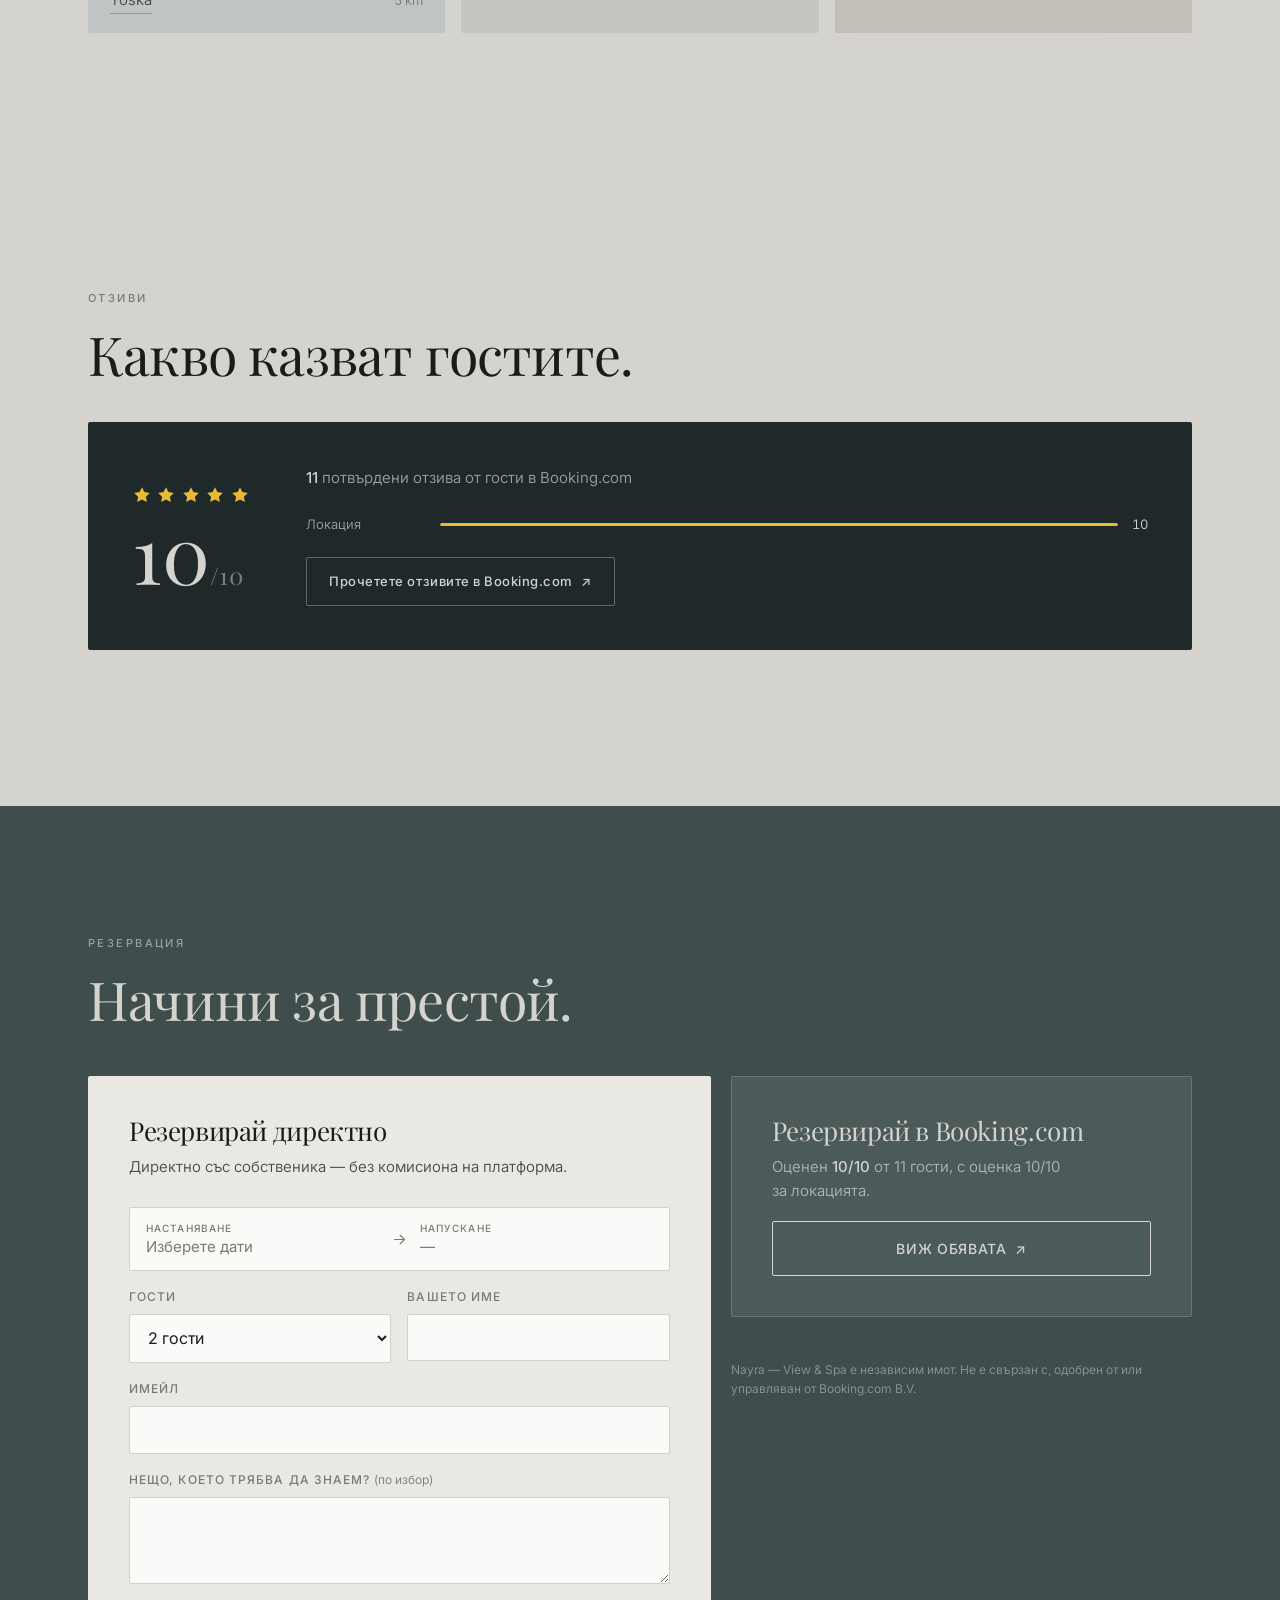
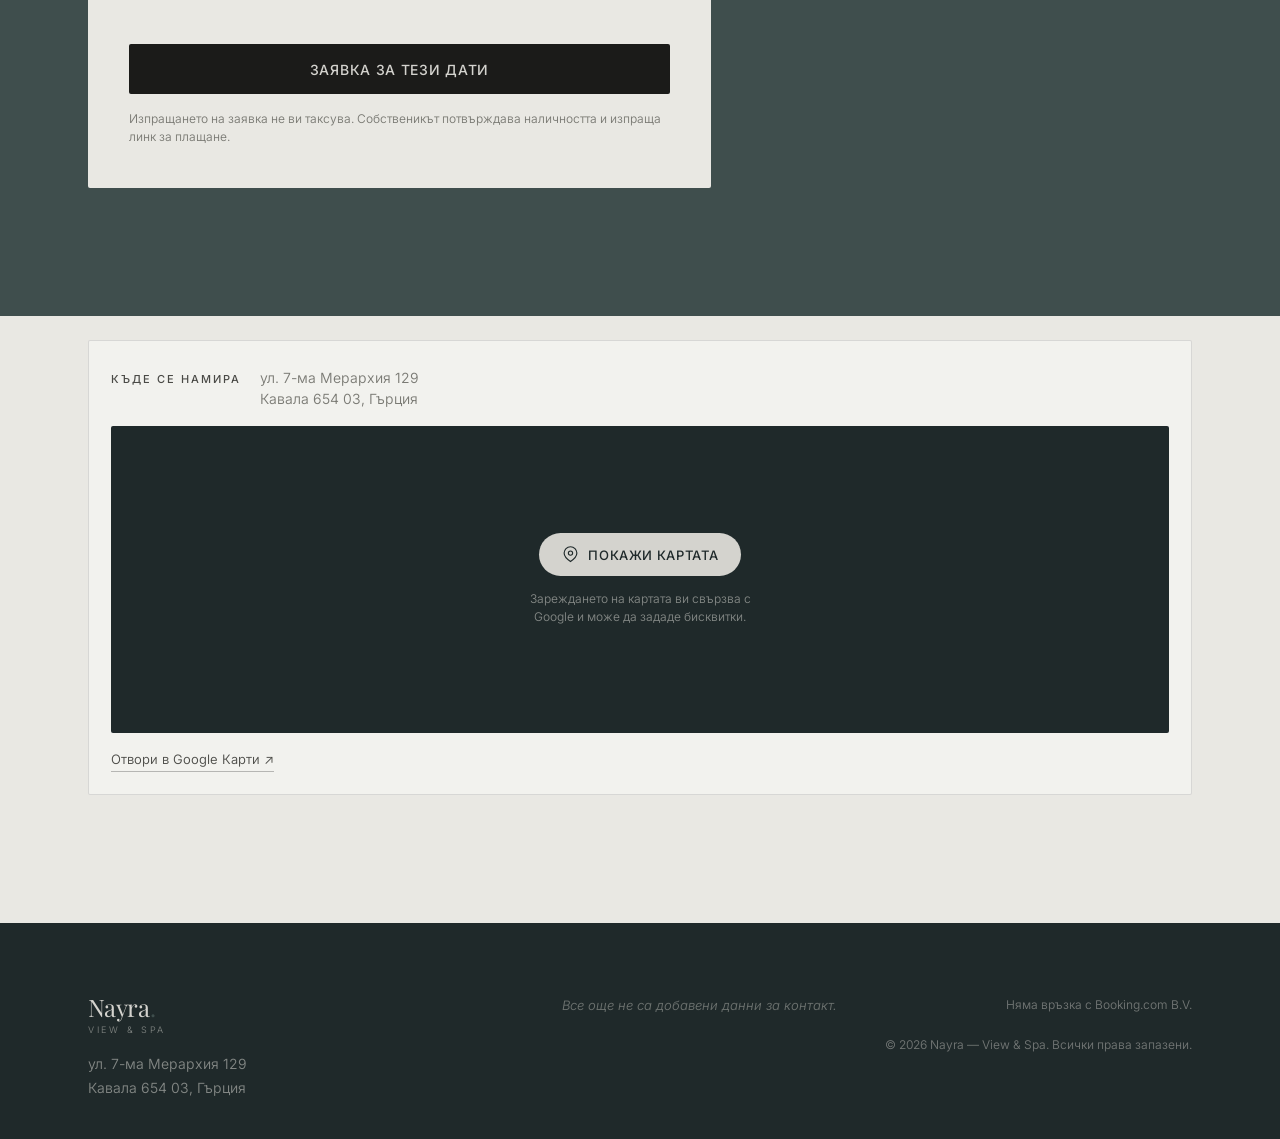
==== commit a319e936: "Maps: Tosca Beach resolves by its Latin name The Greek 'Παραλία Τόσκα' returned Kalamitsa beach 2.2 " ====
--- a/bg/index.html
+++ b/bg/index.html
@@ -316,36 +316,36 @@
       изток и на запад.
     </p>
 
-    <p class="around__transit"><svg viewBox="0 0 24 24" fill="none" stroke="currentColor" stroke-width="1.7" stroke-linecap="round" stroke-linejoin="round" aria-hidden="true"><path d="M10.5 13.5 3 11l1.2-2 6 1.2L14 6.4a2 2 0 0 1 2.8 2.8l-3.8 3.8 1.2 6-2 1.2-2.7-7.5Z"/></svg> <button class="place" type="button" data-q="Kavala International Airport Alexander the Great">Международно летище Кавала</button> <span class="around__d">37 km</span></p>
+    <p class="around__transit"><svg viewBox="0 0 24 24" fill="none" stroke="currentColor" stroke-width="1.7" stroke-linecap="round" stroke-linejoin="round" aria-hidden="true"><path d="M10.5 13.5 3 11l1.2-2 6 1.2L14 6.4a2 2 0 0 1 2.8 2.8l-3.8 3.8 1.2 6-2 1.2-2.7-7.5Z"/></svg> <button class="place" type="button" data-q="Διεθνής Αερολιμένας Καβάλας Μέγας Αλέξανδρος">Международно летище Кавала</button> <span class="around__d">37 km</span></p>
 
     <div class="around">
       <div class="around__col around__col--sea">
         <h3 class="around__h3"><svg viewBox="0 0 24 24" fill="none" stroke="currentColor" stroke-width="1.7" stroke-linecap="round" aria-hidden="true"><path d="M2 15c2.2 0 2.2-2 4.4-2s2.2 2 4.4 2 2.2-2 4.4-2 2.2 2 4.4 2"/><path d="M2 20c2.2 0 2.2-2 4.4-2s2.2 2 4.4 2 2.2-2 4.4-2 2.2 2 4.4 2"/><path d="M17 9.5A5 5 0 0 0 7.2 8"/><circle cx="18.5" cy="5.5" r="2.2"/></svg> Плажове</h3>
         <ul class="around__list">
-          <li><button class="place" type="button" data-q="Rapsani">Rapsani</button><span class="around__d">1.6 km</span></li>
-          <li><button class="place" type="button" data-q="Kalamitsa">Kalamitsa</button><span class="around__d">2.5 km</span></li>
-          <li><button class="place" type="button" data-q="Batis">Batis</button><span class="around__d">3.9 km</span></li>
-          <li><button class="place" type="button" data-q="Perigiali">Perigiali</button><span class="around__d">4.2 km</span></li>
-          <li><button class="place" type="button" data-q="Toska">Toska</button><span class="around__d">5 km</span></li>
+          <li><button class="place" type="button" data-q="Παραλία Ραψάνη, Καβάλα">Rapsani</button><span class="around__d">1.6 km</span></li>
+          <li><button class="place" type="button" data-q="Παραλία Καλαμίτσα, Καβάλα">Kalamitsa</button><span class="around__d">2.5 km</span></li>
+          <li><button class="place" type="button" data-q="Παραλία Μπάτης, Καβάλα">Batis</button><span class="around__d">3.9 km</span></li>
+          <li><button class="place" type="button" data-q="Παραλία Περιγιάλι, Καβάλα">Perigiali</button><span class="around__d">4.2 km</span></li>
+          <li><button class="place" type="button" data-q="Tosca Beach, Καβάλα">Toska</button><span class="around__d">5 km</span></li>
         </ul>
       </div>
 
       <div class="around__col around__col--stone">
         <h3 class="around__h3"><svg viewBox="0 0 24 24" fill="none" stroke="currentColor" stroke-width="1.7" stroke-linecap="round" stroke-linejoin="round" aria-hidden="true"><path d="M3 9.5 12 4l9 5.5"/><path d="M5 10v8M9.7 10v8M14.3 10v8M19 10v8"/><path d="M3 21h18"/></svg> За разглеждане</h3>
         <ul class="around__list">
-          <li><button class="place" type="button" data-q="Archaeological Museum of Kavala">Археологически музей на Кавала</button><span class="around__d">1.8 km</span></li>
-          <li><button class="place" type="button" data-q="Municipal Museum of Kavala">Общински музей на Кавала</button><span class="around__d">1.8 km</span></li>
-          <li><button class="place" type="button" data-q="Imaret Mehmet Ali">Къщата на Мехмед Али</button><span class="around__d">3 km</span></li>
-          <li><button class="place" type="button" data-q="Historical and Ethnological Museum Nea Karvali">Исторически &amp; етноложки музей, Неа Карвали</button><span class="around__d">12 km</span></li>
+          <li><button class="place" type="button" data-q="Αρχαιολογικό Μουσείο Καβάλας">Археологически музей на Кавала</button><span class="around__d">1.8 km</span></li>
+          <li><button class="place" type="button" data-q="Δημοτικό Μουσείο Καβάλας">Общински музей на Кавала</button><span class="around__d">1.8 km</span></li>
+          <li><button class="place" type="button" data-q="Οικία Μεχμέτ Αλή, Καβάλα">Къщата на Мехмед Али</button><span class="around__d">3 km</span></li>
+          <li><button class="place" type="button" data-q="Ιστορικό και Εθνολογικό Μουσείο Νέας Καρβάλης">Исторически &amp; етноложки музей, Неа Карвали</button><span class="around__d">12 km</span></li>
         </ul>
       </div>
 
       <div class="around__col around__col--timber">
         <h3 class="around__h3"><svg viewBox="0 0 24 24" fill="none" stroke="currentColor" stroke-width="1.7" stroke-linecap="round" stroke-linejoin="round" aria-hidden="true"><path d="M4 8h13v6a5 5 0 0 1-5 5H9a5 5 0 0 1-5-5V8Z"/><path d="M17 9.5h1.6a2.6 2.6 0 0 1 0 5.2H17"/><path d="M8 2.5c-.7.9-.7 1.6 0 2.5M12 2.5c-.7.9-.7 1.6 0 2.5"/></svg> Кафе</h3>
         <ul class="around__list">
-          <li><button class="place" type="button" data-q="Caffeine Roastery">Caffeine Roastery</button><span class="around__d">1.3 km</span></li>
-          <li><button class="place" type="button" data-q="Espressadiko">Espressadiko Kavala</button><span class="around__d">1.3 km</span></li>
-          <li><button class="place" type="button" data-q="Coffee Island">Coffee Island</button><span class="around__d">1.7 km</span></li>
+          <li><button class="place" type="button" data-q="Caffeine Roastery-Superfoods, Καβάλα">Caffeine Roastery</button><span class="around__d">1.3 km</span></li>
+          <li><button class="place" type="button" data-q="Espressadiko, Καβάλα">Espressadiko Kavala</button><span class="around__d">1.3 km</span></li>
+          <li><button class="place" type="button" data-q="Coffee Island, Καβάλα">Coffee Island</button><span class="around__d">1.7 km</span></li>
         </ul>
       </div>
     </div>
@@ -698,7 +698,7 @@
 }
 </script>
 
-<script>window.I18N={"syncBooked": "Наличност на живо от Booking.com — заетите дати са блокирани.", "syncFree": "Наличност на живо от Booking.com — в момента няма резервации.", "errCheckout": "Напускането трябва да е след настаняването.", "errMinNights": "Минимален престой {n} нощувка/и.", "errBooked": "Вече е резервирано {from} – {to}. Моля, изберете други дати.", "errPickDates": "Моля, изберете дати за настаняване и напускане.", "errSendEmail": "Възникна грешка при изпращането. Пишете ни на {email}.", "errSend": "Възникна грешка при изпращането. Опитайте отново след малко.", "sending": "Изпраща се…", "nights": "{n} нощувка/и", "locale": "bg-BG", "menuOpen": "Отвори менюто", "menuClose": "Затвори менюто", "calPickOut": "Сега изберете дата на напускане.", "mapShow": "Покажи картата", "mapPrivacy": "Зареждането на картата ви свързва с Google и може да зададе бисквитки."};</script>
+<script>window.I18N={"syncBooked": "Наличност на живо от Booking.com — заетите дати са блокирани.", "syncFree": "Наличност на живо от Booking.com — в момента няма резервации.", "errCheckout": "Напускането трябва да е след настаняването.", "errMinNights": "Минимален престой {n} нощувка/и.", "errBooked": "Вече е резервирано {from} – {to}. Моля, изберете други дати.", "errPickDates": "Моля, изберете дати за настаняване и напускане.", "errSendEmail": "Възникна грешка при изпращането. Пишете ни на {email}.", "errSend": "Възникна грешка при изпращането. Опитайте отново след малко.", "sending": "Изпраща се…", "nights": "{n} нощувка/и", "locale": "bg-BG", "menuOpen": "Отвори менюто", "menuClose": "Затвори менюто", "calPickOut": "Сега изберете дата на напускане.", "mapShow": "Покажи картата", "mapPrivacy": "Зареждането на картата ви свързва с Google и може да зададе бисквитки.", "mapOpen": "Отвори маршрута в Google Карти"};</script>
 <script src="../static/js/main.js" defer></script>
 </body>
 </html>
--- a/static/css/style.css
+++ b/static/css/style.css
@@ -463,6 +463,17 @@
    A definite height with no growing is what this actually wants. */
 @media (min-width: 701px) { .pmap__body { flex: none; height: min(62vh, 560px); } }
 
+/* Link out for anyone who wants walking or transit — the embed is driving-only */
+.pmap__out {
+  position: absolute; left: 0; right: 0; bottom: 0; z-index: 2;
+  padding: .6rem 1rem; text-align: center;
+  background: rgba(31,41,42,.9); color: var(--ground);
+  font-size: .75rem; text-decoration: none;
+  backdrop-filter: blur(6px);
+  transition: background .25s var(--ease);
+}
+.pmap__out:hover { background: rgba(31,41,42,.98); }
+
 /* First-run consent, mirroring the "Where it is" facade */
 .pmap__consent {
   position: absolute; inset: 0;
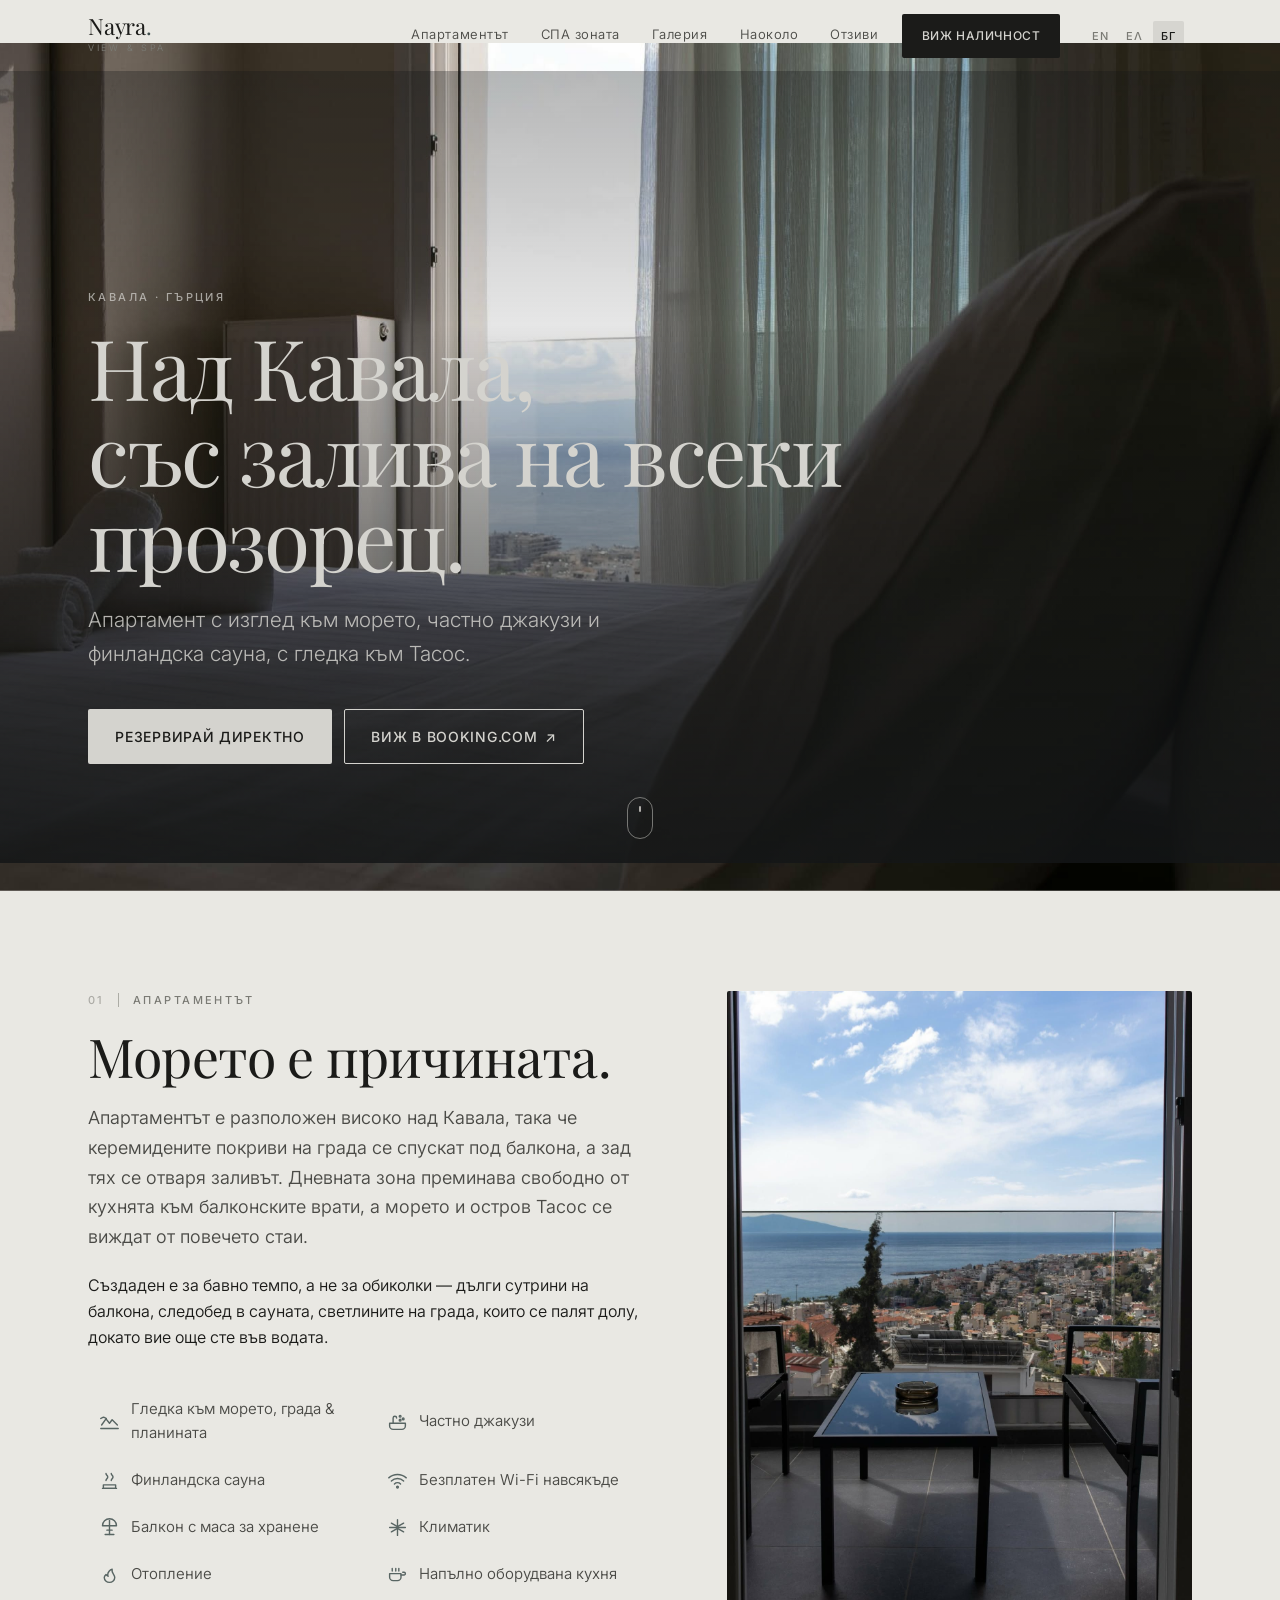
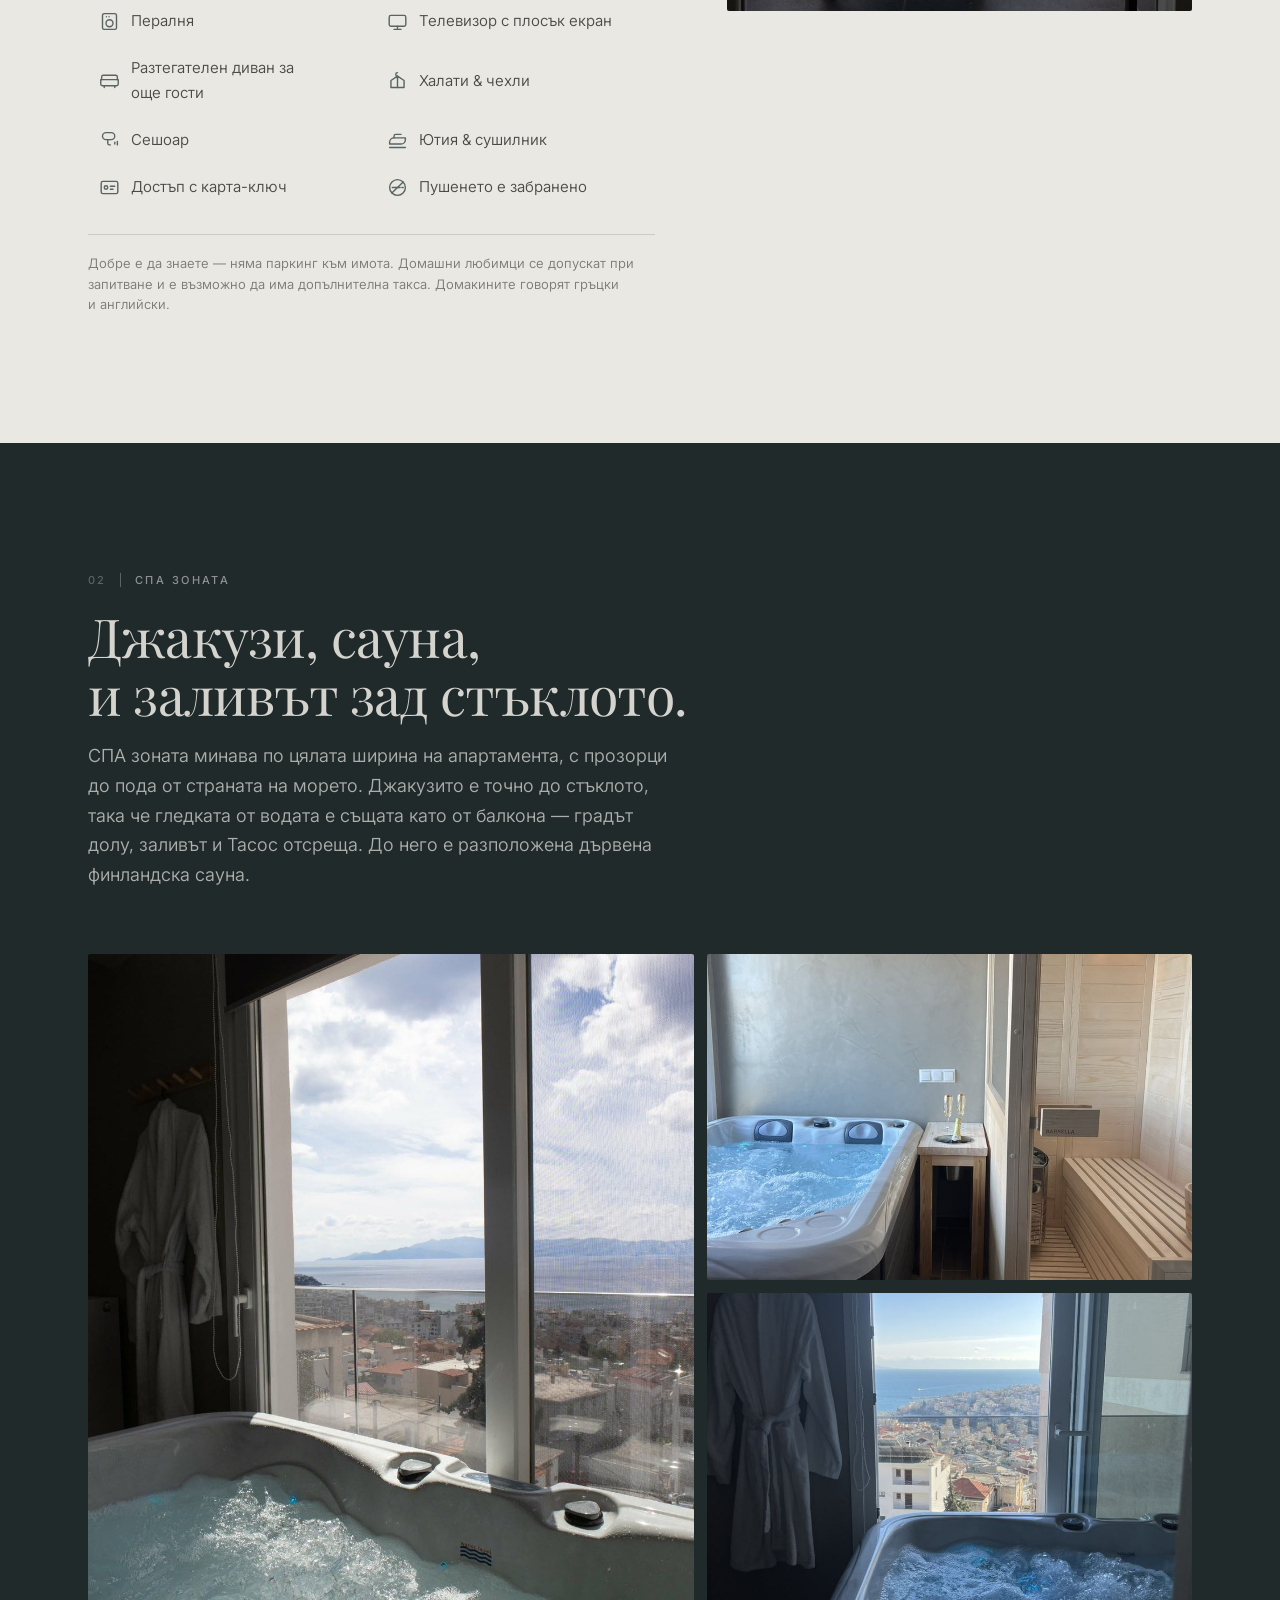
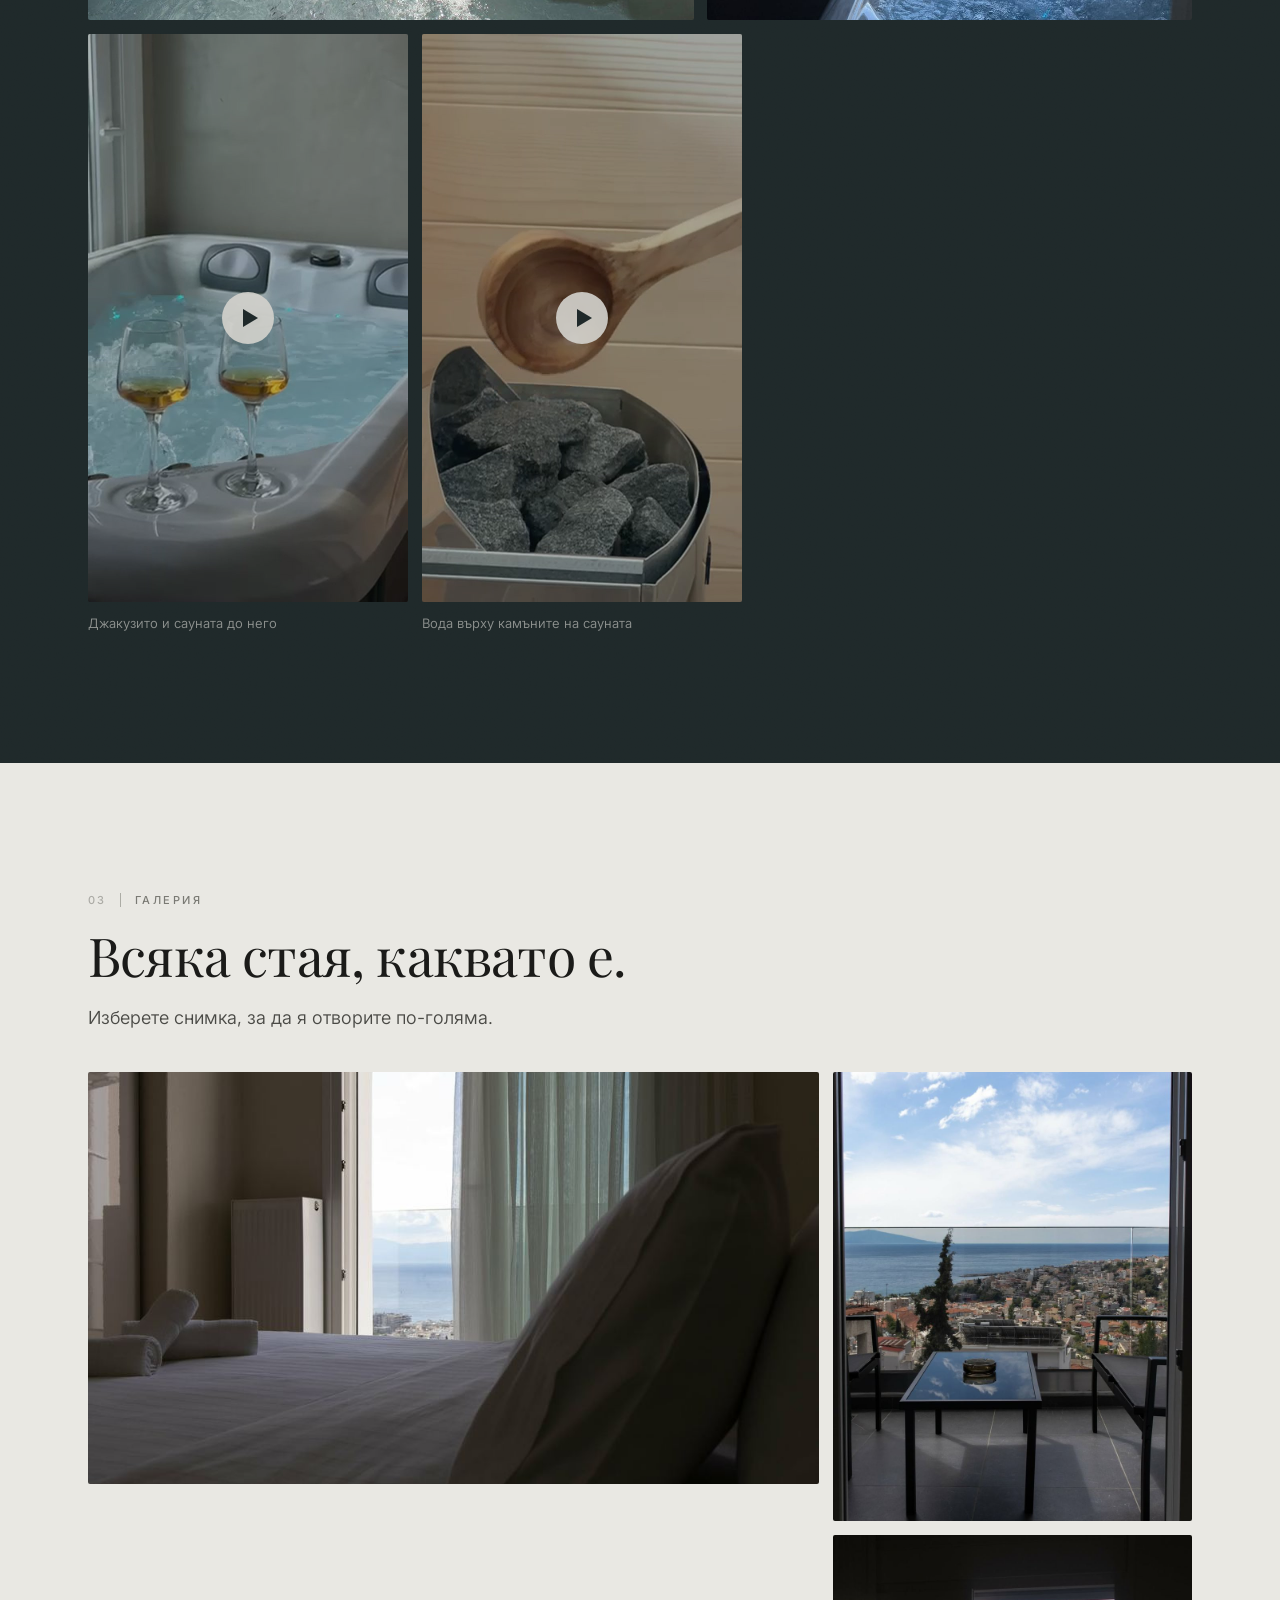
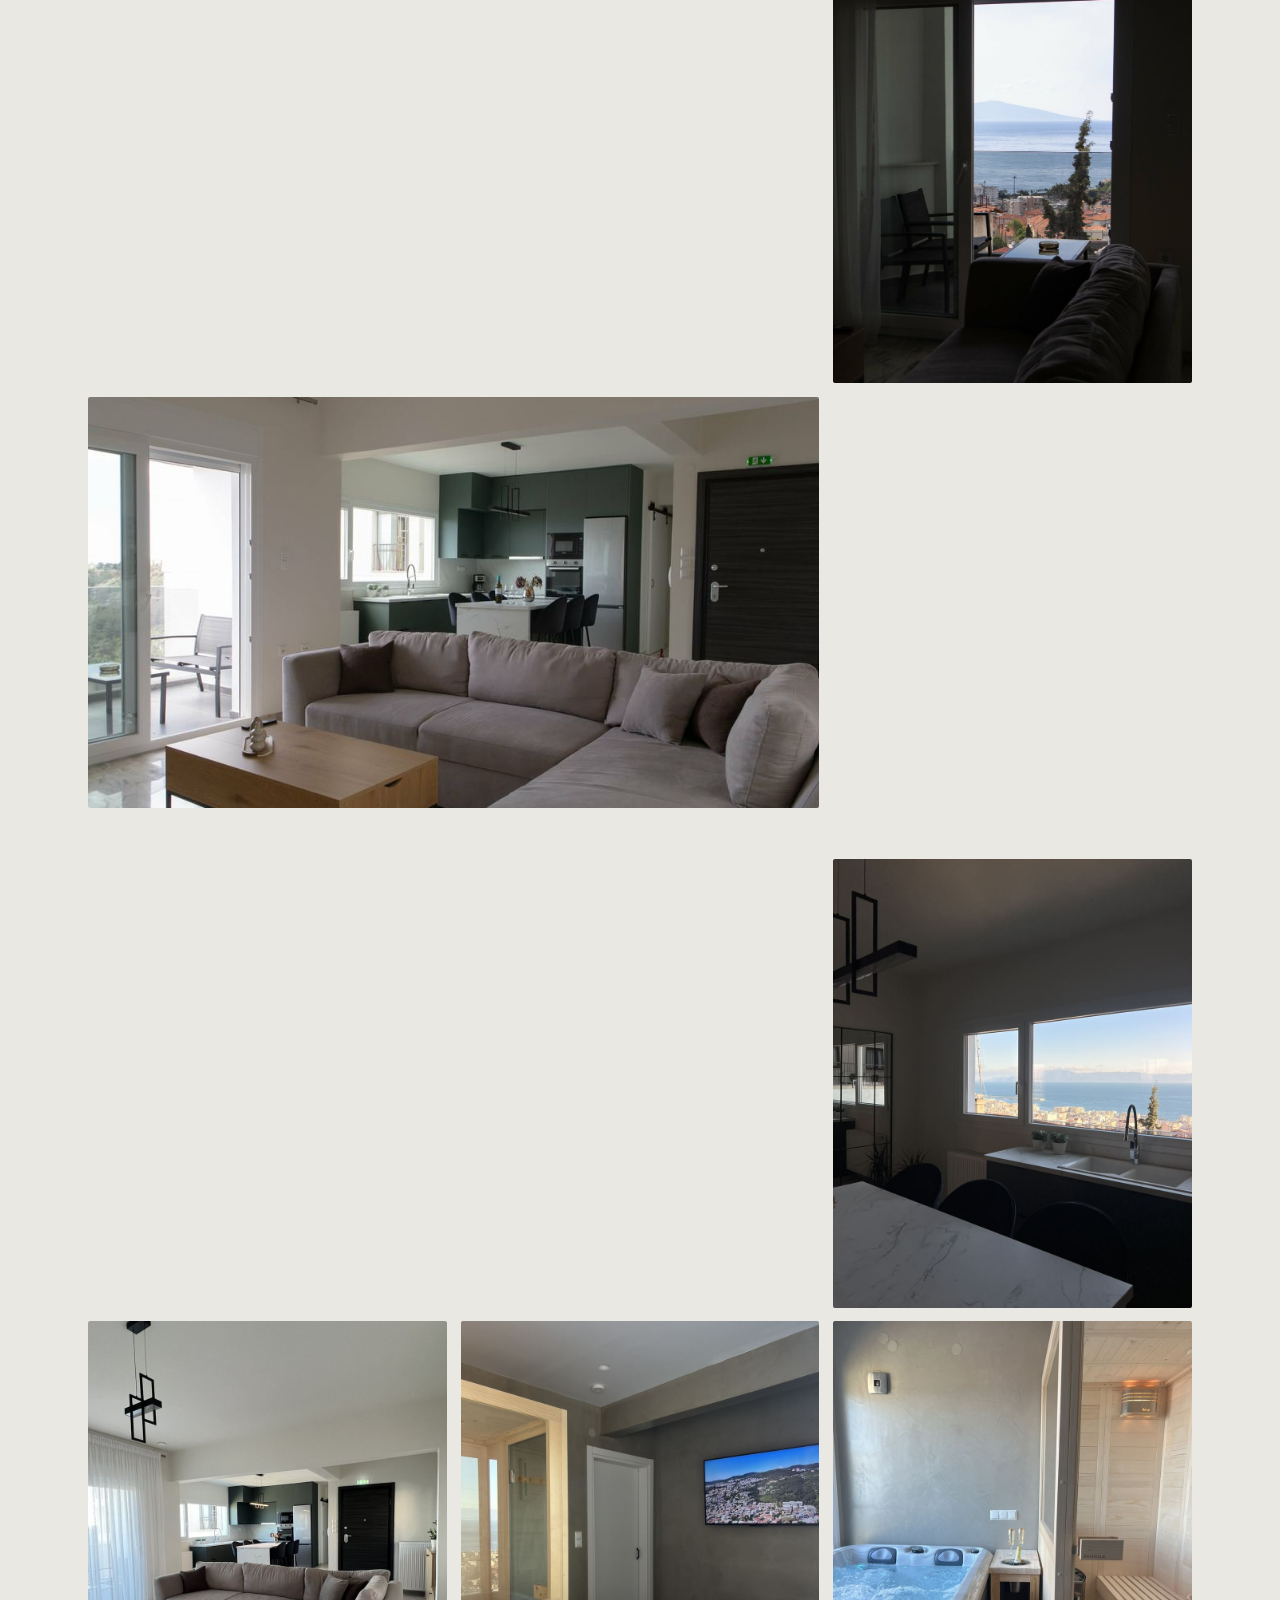
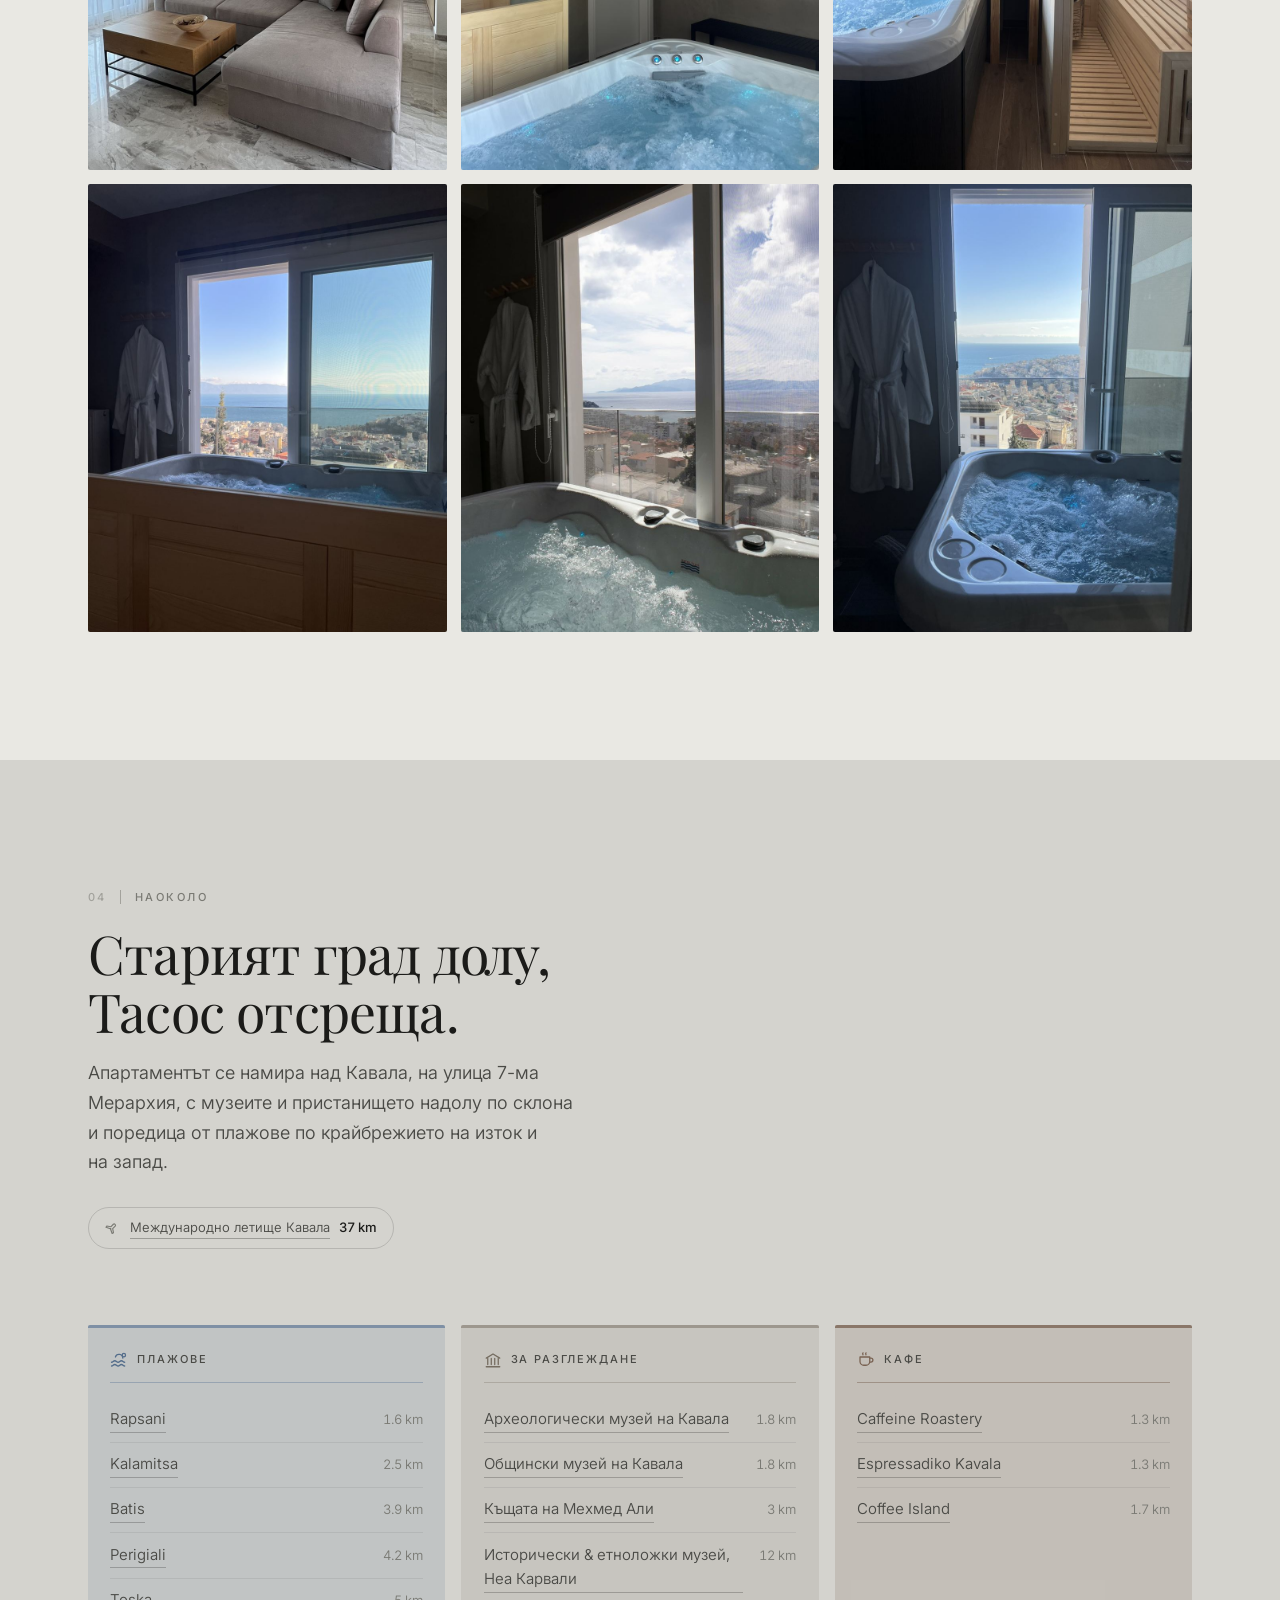
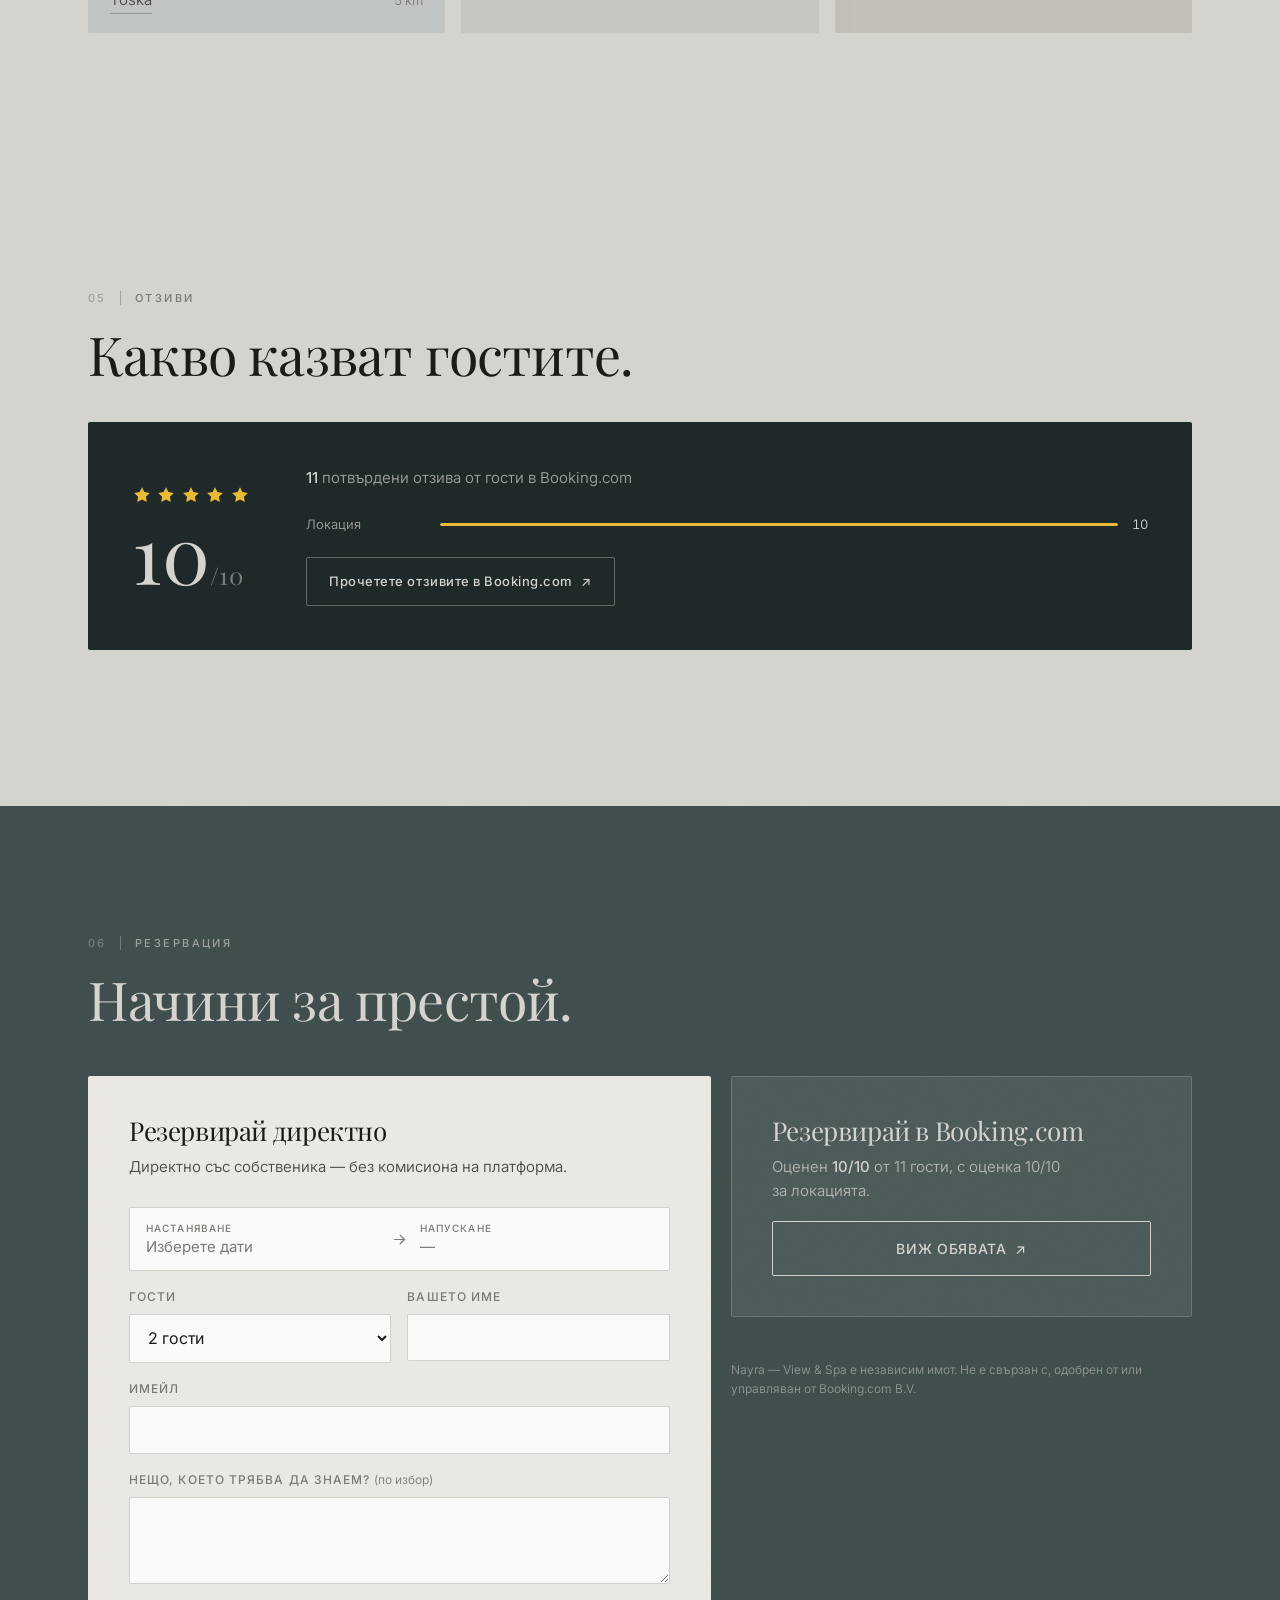
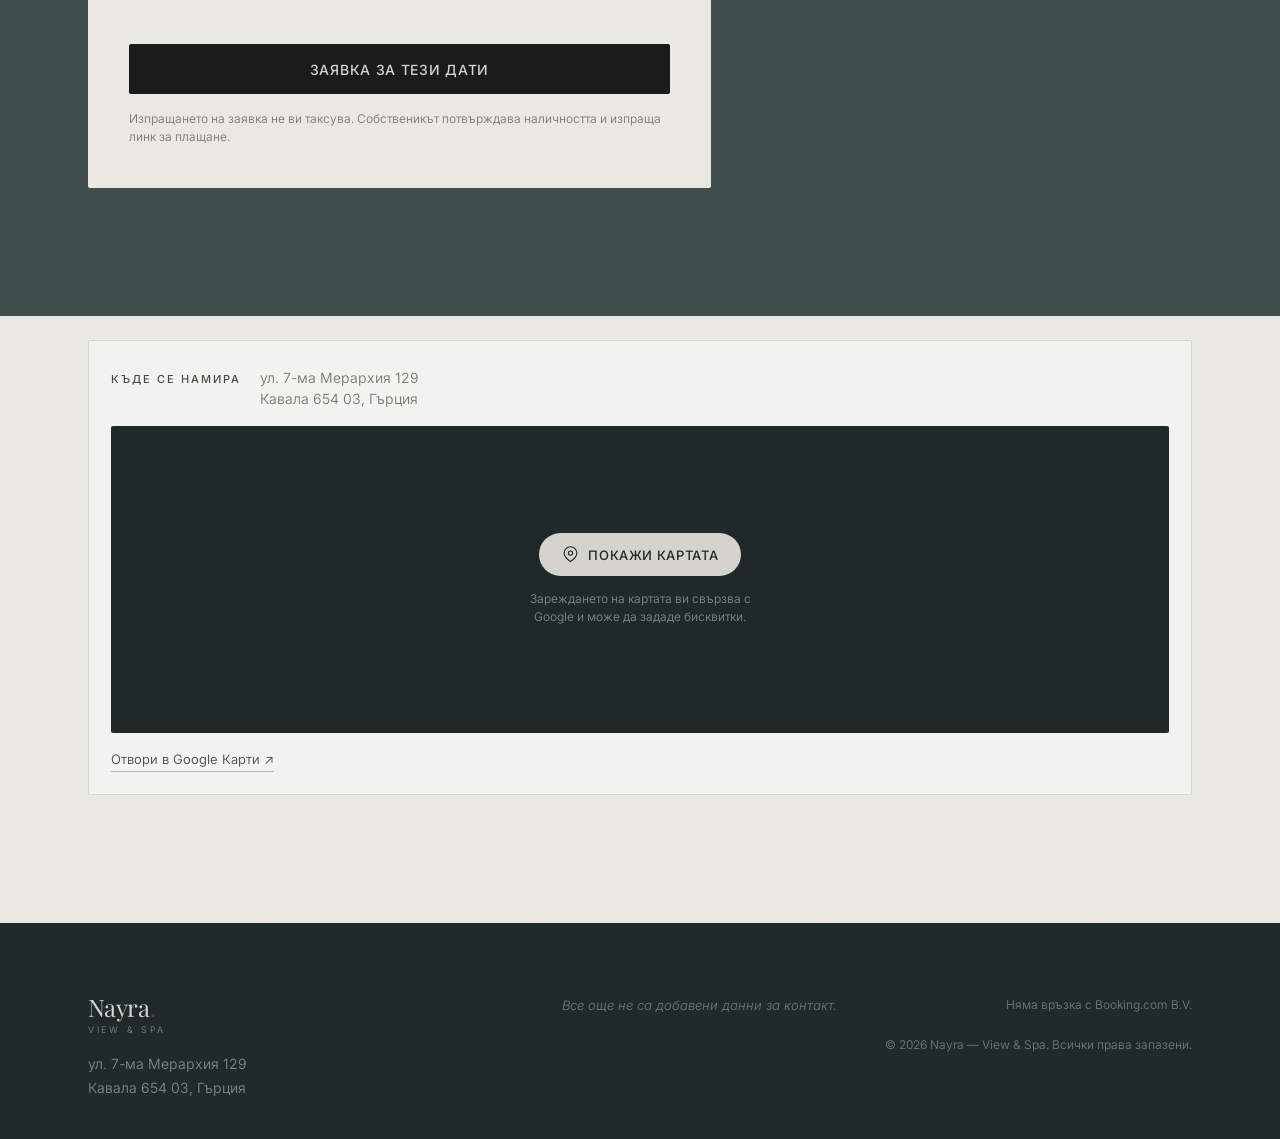
==== commit e3773940: "Finish pass: section numerals, grain, hero drift, staggered gallery - Numbered sections (01 — THE AP" ====
--- a/bg/index.html
+++ b/bg/index.html
@@ -240,59 +240,59 @@
 
     <div class="gal" id="gal">
       <!-- data-full = large version loaded by the lightbox -->
-      <button class="gal__i gal__i--wide" type="button" data-full="../media/bedroom-sea-view.jpg">
+      <button data-cap="Оправено легло с навити кърпи, до отворена балконска врата с гледка към морето и далечните хълмове." class="gal__i gal__i--wide" type="button" data-full="../media/bedroom-sea-view.jpg">
         <img src="../media/bedroom-sea-view-thumb.jpg" width="900" height="600" loading="lazy" decoding="async"
              alt="Оправено легло с навити кърпи, до отворена балконска врата с гледка към морето и далечните хълмове.">
       </button>
-      <button class="gal__i" type="button" data-full="../media/balcony-panorama.jpg">
+      <button data-cap="Масата и столовете на балкона зад стъклен парапет, над покривите на Кавала и залива." class="gal__i" type="button" data-full="../media/balcony-panorama.jpg">
         <img src="../media/balcony-panorama-thumb.jpg" width="900" height="1349" loading="lazy" decoding="async"
              alt="Масата и столовете на балкона зад стъклен парапет, над покривите на Кавала и залива.">
       </button>
-      <button class="gal__i gal__i--wide" type="button" data-full="../media/living-room-wide.jpg">
+      <button data-cap="Дневната с голям ъглов диван и дъбова масичка, с изглед към зелената кухня." class="gal__i gal__i--wide" type="button" data-full="../media/living-room-wide.jpg">
         <img src="../media/living-room-wide-thumb.jpg" width="900" height="506" loading="lazy" decoding="async"
              alt="Дневната с голям ъглов диван и дъбова масичка, с изглед към зелената кухня.">
       </button>
-      <button class="gal__i" type="button" data-full="../media/living-room-balcony-door.jpg">
+      <button data-cap="Диванът в дневната до отворена балконска врата, с морето и града навън." class="gal__i" type="button" data-full="../media/living-room-balcony-door.jpg">
         <img src="../media/living-room-balcony-door-thumb.jpg" width="900" height="1349" loading="lazy" decoding="async"
              alt="Диванът в дневната до отворена балконска врата, с морето и града навън.">
       </button>
-      <button class="gal__i gal__i--wide" type="button" data-full="../media/living-room-kitchen.jpg">
+      <button data-cap="Дневната зона, погледната от балконските врати, с тъмнозелената кухня и мраморния остров зад нея." class="gal__i gal__i--wide" type="button" data-full="../media/living-room-kitchen.jpg">
         <img src="../media/living-room-kitchen-thumb.jpg" width="900" height="600" loading="lazy" decoding="async"
              alt="Дневната зона, погледната от балконските врати, с тъмнозелената кухня и мраморния остров зад нея.">
       </button>
-      <button class="gal__i" type="button" data-full="../media/kitchen-island.jpg">
+      <button data-cap="Тъмнозелената кухня с бял мраморен остров, подреден с бутилка вино, две чаши и цветя." class="gal__i" type="button" data-full="../media/kitchen-island.jpg">
         <img src="../media/kitchen-island-thumb.jpg" width="900" height="1350" loading="lazy" decoding="async"
              alt="Тъмнозелената кухня с бял мраморен остров, подреден с бутилка вино, две чаши и цветя.">
       </button>
-      <button class="gal__i gal__i--wide" type="button" data-full="../media/kitchen-detail.jpg">
+      <button data-cap="Вградената фурна и хладилникът в кухнята, с коридор към спалните." class="gal__i gal__i--wide" type="button" data-full="../media/kitchen-detail.jpg">
         <img src="../media/kitchen-detail-thumb.jpg" width="900" height="600" loading="lazy" decoding="async"
              alt="Вградената фурна и хладилникът в кухнята, с коридор към спалните.">
       </button>
-      <button class="gal__i" type="button" data-full="../media/kitchen-sea-window.jpg">
+      <button data-cap="Широк кухненски прозорец над мивката, който рамкира залива и планините отсреща." class="gal__i" type="button" data-full="../media/kitchen-sea-window.jpg">
         <img src="../media/kitchen-sea-window-thumb.jpg" width="900" height="1200" loading="lazy" decoding="async"
              alt="Широк кухненски прозорец над мивката, който рамкира залива и планините отсреща.">
       </button>
-      <button class="gal__i" type="button" data-full="../media/living-room-sofa.jpg">
+      <button data-cap="Ъгловият диван и дъбовата масичка върху полиран мраморен под, с тънки завеси пред балконските врати." class="gal__i" type="button" data-full="../media/living-room-sofa.jpg">
         <img src="../media/living-room-sofa-thumb.jpg" width="900" height="1200" loading="lazy" decoding="async"
              alt="Ъгловият диван и дъбовата масичка върху полиран мраморен под, с тънки завеси пред балконските врати.">
       </button>
-      <button class="gal__i" type="button" data-full="../media/spa-room.jpg">
+      <button data-cap="СПА зоната с джакузито отпред, дървената сауна отстрани и телевизор на стената." class="gal__i" type="button" data-full="../media/spa-room.jpg">
         <img src="../media/spa-room-thumb.jpg" width="900" height="1200" loading="lazy" decoding="async"
              alt="СПА зоната с джакузито отпред, дървената сауна отстрани и телевизор на стената.">
       </button>
-      <button class="gal__i" type="button" data-full="../media/spa-sauna.jpg">
+      <button data-cap="Джакузито до дървената кабина на сауната, с шампанско на малка дървена масичка." class="gal__i" type="button" data-full="../media/spa-sauna.jpg">
         <img src="../media/spa-sauna-thumb.jpg" width="900" height="1200" loading="lazy" decoding="async"
              alt="Джакузито до дървената кабина на сауната, с шампанско на малка дървена масичка.">
       </button>
-      <button class="gal__i" type="button" data-full="../media/spa-jacuzzi-window.jpg">
+      <button data-cap="Джакузито пред прозорец до пода, с бял халат, окачен до него, и залива навън." class="gal__i" type="button" data-full="../media/spa-jacuzzi-window.jpg">
         <img src="../media/spa-jacuzzi-window-thumb.jpg" width="900" height="1200" loading="lazy" decoding="async"
              alt="Джакузито пред прозорец до пода, с бял халат, окачен до него, и залива навън.">
       </button>
-      <button class="gal__i" type="button" data-full="../media/spa-jacuzzi-open-door.jpg">
+      <button data-cap="Работещото джакузи до отворена балконска врата, с града и залива, изпълващи отвора." class="gal__i" type="button" data-full="../media/spa-jacuzzi-open-door.jpg">
         <img src="../media/spa-jacuzzi-open-door-thumb.jpg" width="900" height="1351" loading="lazy" decoding="async"
              alt="Работещото джакузи до отворена балконска врата, с града и залива, изпълващи отвора.">
       </button>
-      <button class="gal__i" type="button" data-full="../media/spa-jacuzzi-bay.jpg">
+      <button data-cap="Близък кадър над джакузито към прозорец до пода, с гледка над покривите и морето." class="gal__i" type="button" data-full="../media/spa-jacuzzi-bay.jpg">
         <img src="../media/spa-jacuzzi-bay-thumb.jpg" width="900" height="1200" loading="lazy" decoding="async"
              alt="Близък кадър над джакузито към прозорец до пода, с гледка над покривите и морето.">
       </button>
--- a/static/css/style.css
+++ b/static/css/style.css
@@ -874,3 +874,82 @@
   .reveal { opacity: 1; transform: none; }
   .gal__i:hover img { transform: none; }
 }
+
+/* ==========================================================================
+   Finish
+   ========================================================================== */
+
+/* --- Section numerals -------------------------------------------------------
+   Editorial numbering, via a CSS counter so no markup or locale strings are
+   needed and the sequence can never drift out of order. */
+main { counter-reset: sect; }
+.sect, .spa, .book { counter-increment: sect; }
+/* Not a child selector: in the apartment section the eyebrow sits inside the
+   text column rather than directly under .wrap, so a > chain skipped it. The
+   hero is excluded because it is not one of these three section types. */
+.sect .eyebrow::before,
+.spa .eyebrow::before,
+.book .eyebrow::before {
+  content: counter(sect, decimal-leading-zero);
+  margin-right: .85rem; padding-right: .85rem;
+  border-right: 1px solid currentColor;
+  opacity: .55;
+}
+
+/* --- Grain ------------------------------------------------------------------
+   A single tile of SVG noise at very low opacity. Large flat fields of one
+   colour look plasticky on a good screen; this gives them a little tooth.
+   Pointer-events off so it never intercepts a click. */
+.spa, .book, .foot, .hero { position: relative; }
+.spa::after, .book::after, .foot::after {
+  content: ""; position: absolute; inset: 0; pointer-events: none; z-index: 0;
+  opacity: .05; mix-blend-mode: overlay;
+  background-image: url("data:image/svg+xml,%3Csvg xmlns='http://www.w3.org/2000/svg' width='140' height='140'%3E%3Cfilter id='n'%3E%3CfeTurbulence type='fractalNoise' baseFrequency='.85' numOctaves='3'/%3E%3C/filter%3E%3Crect width='140' height='140' filter='url(%23n)'/%3E%3C/svg%3E");
+}
+.spa > *, .book > *, .foot > * { position: relative; z-index: 1; }
+
+/* --- Hero drift -------------------------------------------------------------
+   A very slow push-in. Long enough that it reads as stillness with life in it
+   rather than as an animation. */
+@keyframes heroDrift {
+  from { transform: scale(1.0); }
+  to   { transform: scale(1.07); }
+}
+.hero__img { animation: heroDrift 26s var(--ease) forwards; will-change: transform; }
+
+/* --- Staggered gallery reveal ----------------------------------------------
+   Tiles arrive in sequence rather than all at once. Capped at 8 so a long
+   grid never feels like it is loading slowly. */
+.gal__i { opacity: 0; transform: translateY(14px); }
+.gal.is-in .gal__i {
+  opacity: 1; transform: none;
+  transition: opacity .7s var(--ease), transform .7s var(--ease);
+}
+.gal.is-in .gal__i:nth-child(1) { transition-delay: .00s }
+.gal.is-in .gal__i:nth-child(2) { transition-delay: .06s }
+.gal.is-in .gal__i:nth-child(3) { transition-delay: .12s }
+.gal.is-in .gal__i:nth-child(4) { transition-delay: .18s }
+.gal.is-in .gal__i:nth-child(5) { transition-delay: .24s }
+.gal.is-in .gal__i:nth-child(6) { transition-delay: .30s }
+.gal.is-in .gal__i:nth-child(7) { transition-delay: .36s }
+.gal.is-in .gal__i:nth-child(n+8) { transition-delay: .42s }
+
+/* --- Gallery caption on hover ---------------------------------------------- */
+.gal__i::after {
+  content: attr(data-cap);
+  position: absolute; left: 0; right: 0; bottom: 0;
+  padding: 2.2rem .8rem .7rem;
+  font-size: .6875rem; line-height: 1.4; color: var(--ground); text-align: left;
+  background: linear-gradient(to top, rgba(16,18,19,.82), rgba(16,18,19,0));
+  opacity: 0; transform: translateY(6px);
+  transition: opacity .35s var(--ease), transform .35s var(--ease);
+}
+.gal__i { position: relative; }
+.gal__i:hover::after, .gal__i:focus-visible::after { opacity: 1; transform: none; }
+@media (hover: none) { .gal__i::after { display: none; } }
+
+@media (prefers-reduced-motion: reduce) {
+  .hero__img { animation: none; }
+  .gal__i { opacity: 1; transform: none; }
+  .gal__i::after { display: none; }
+}
